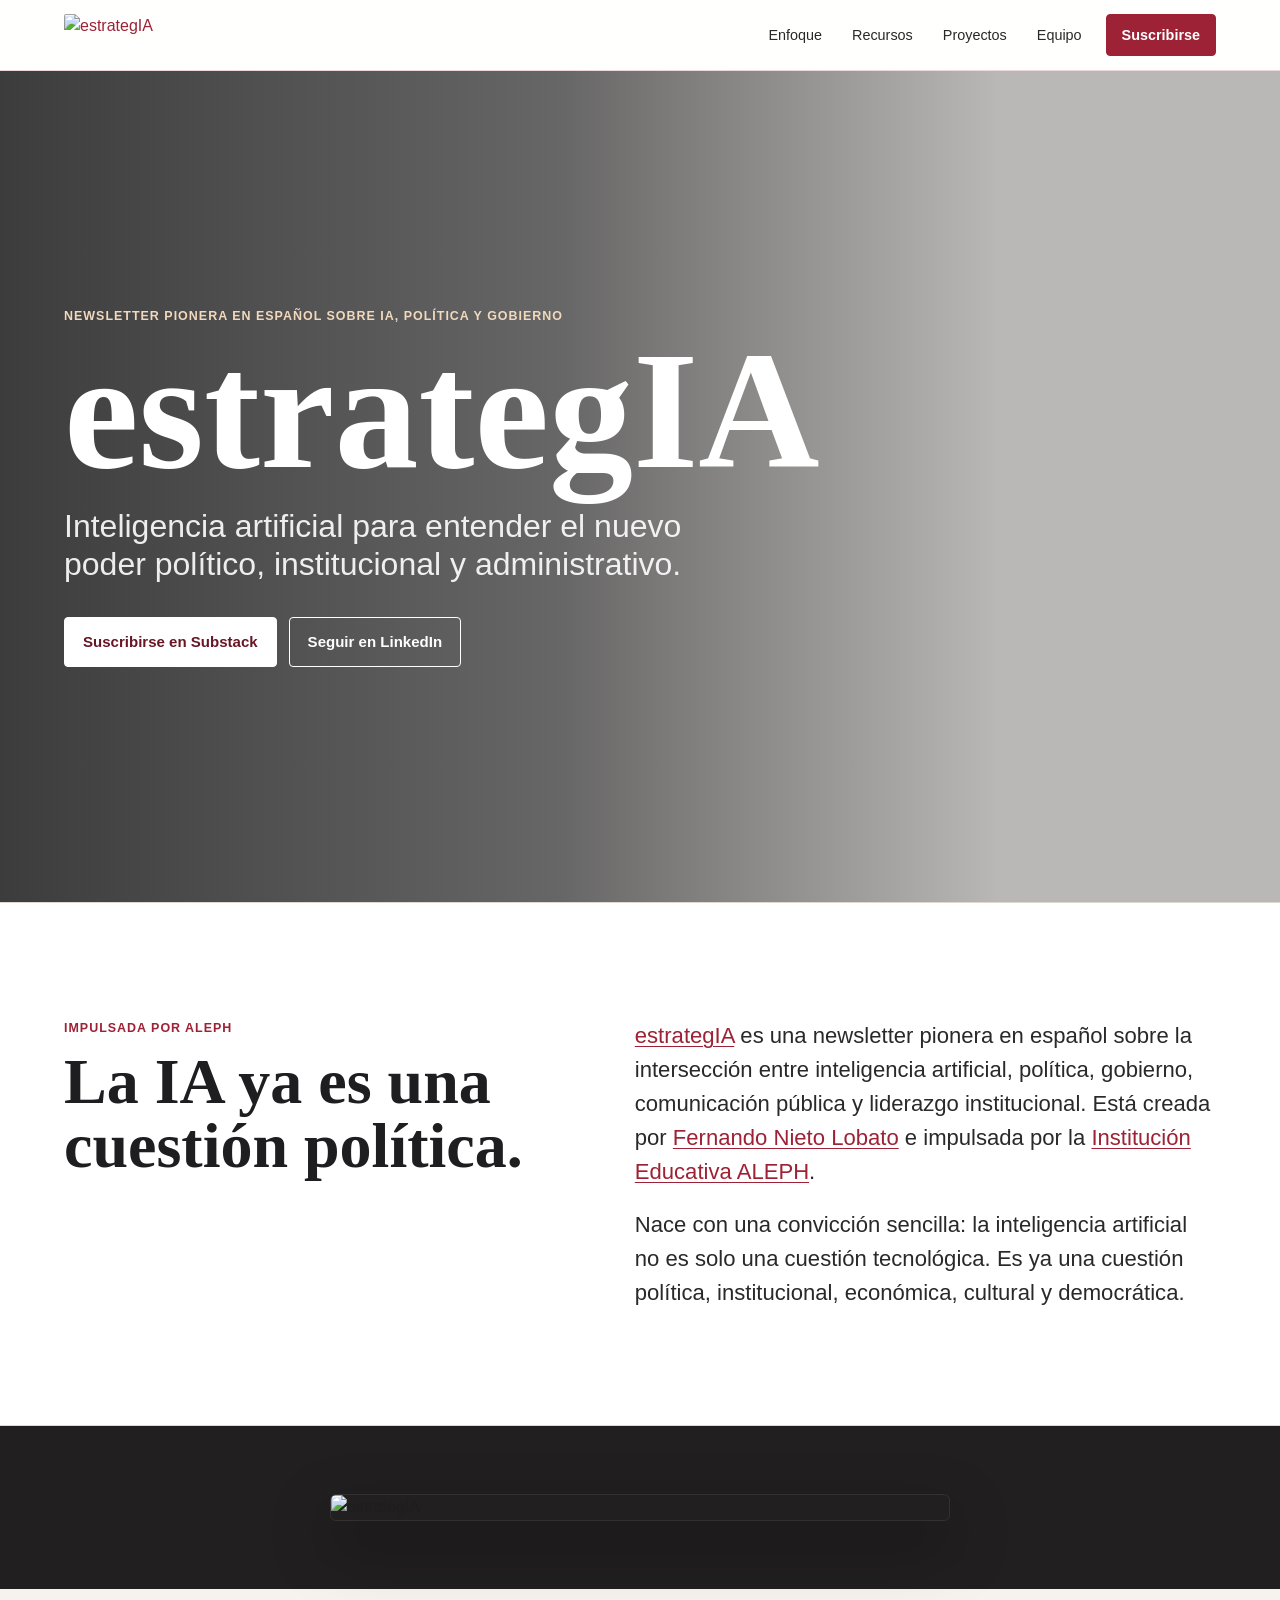
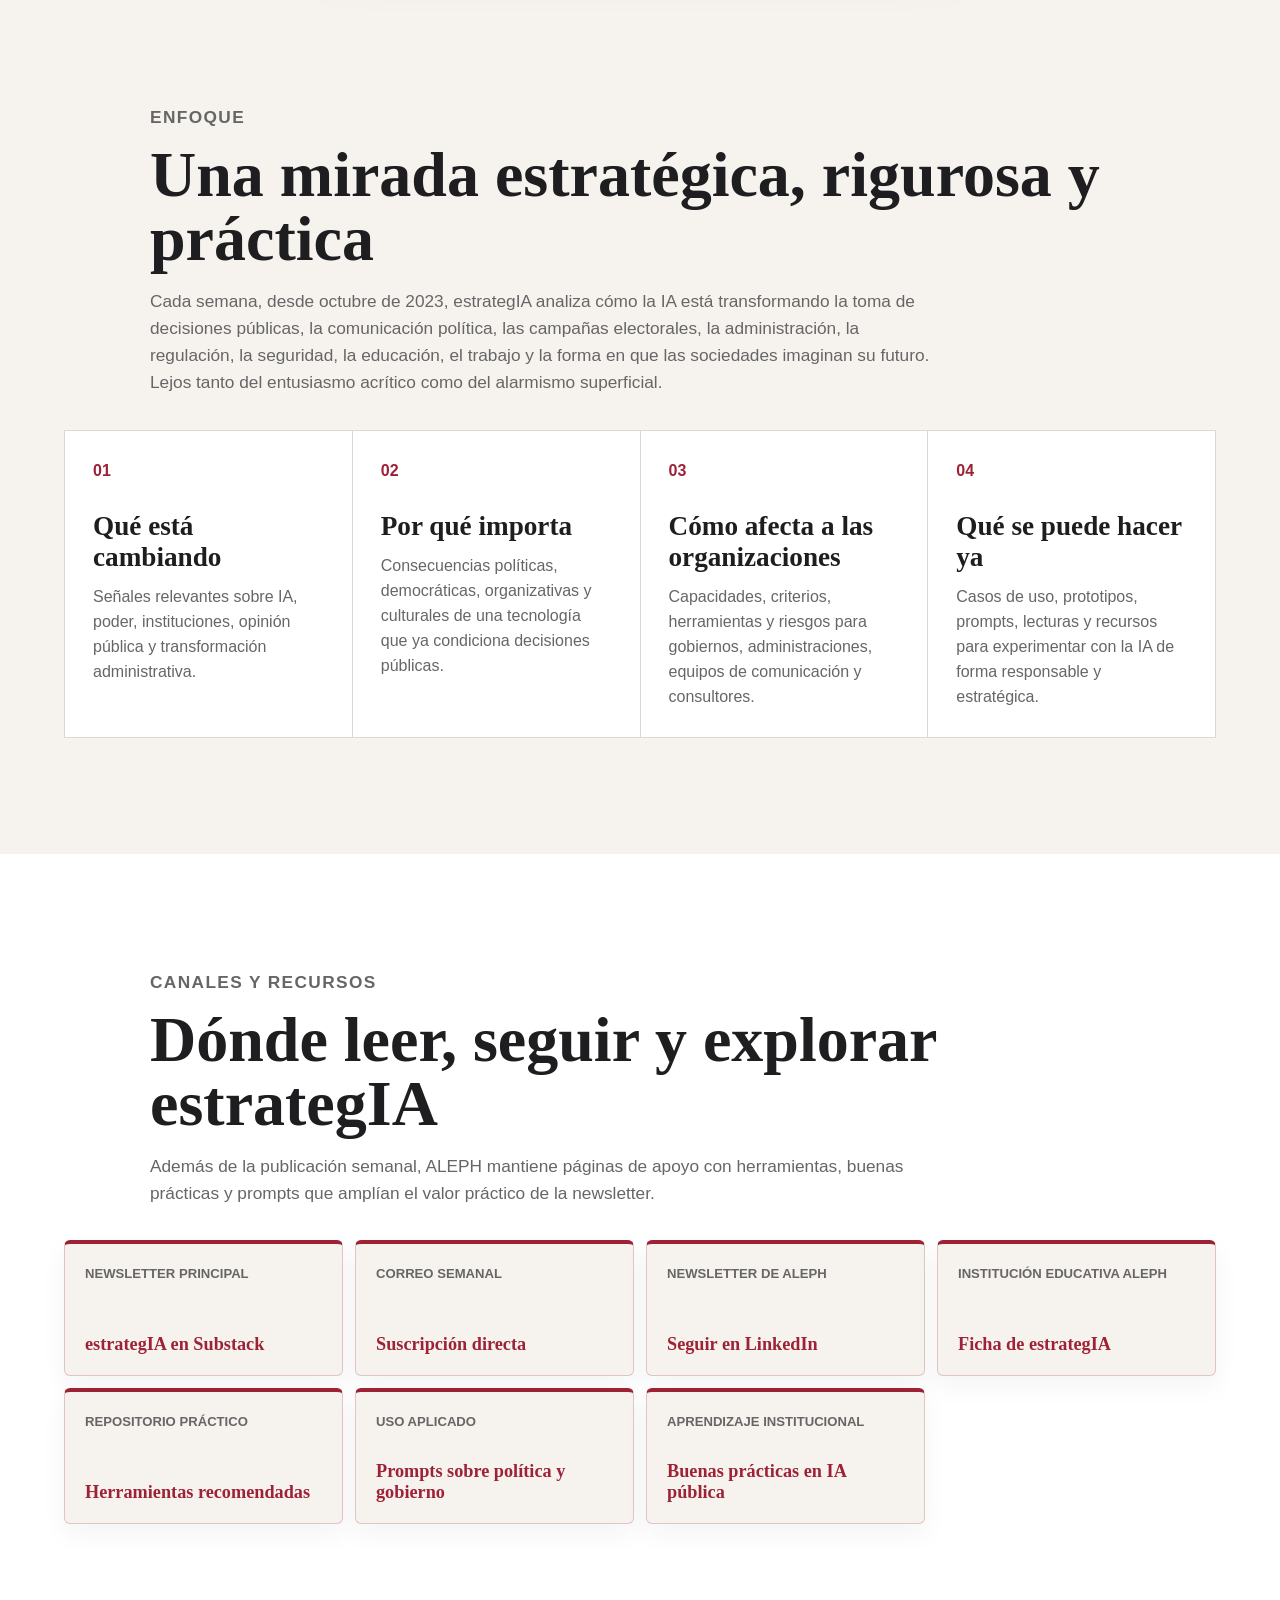
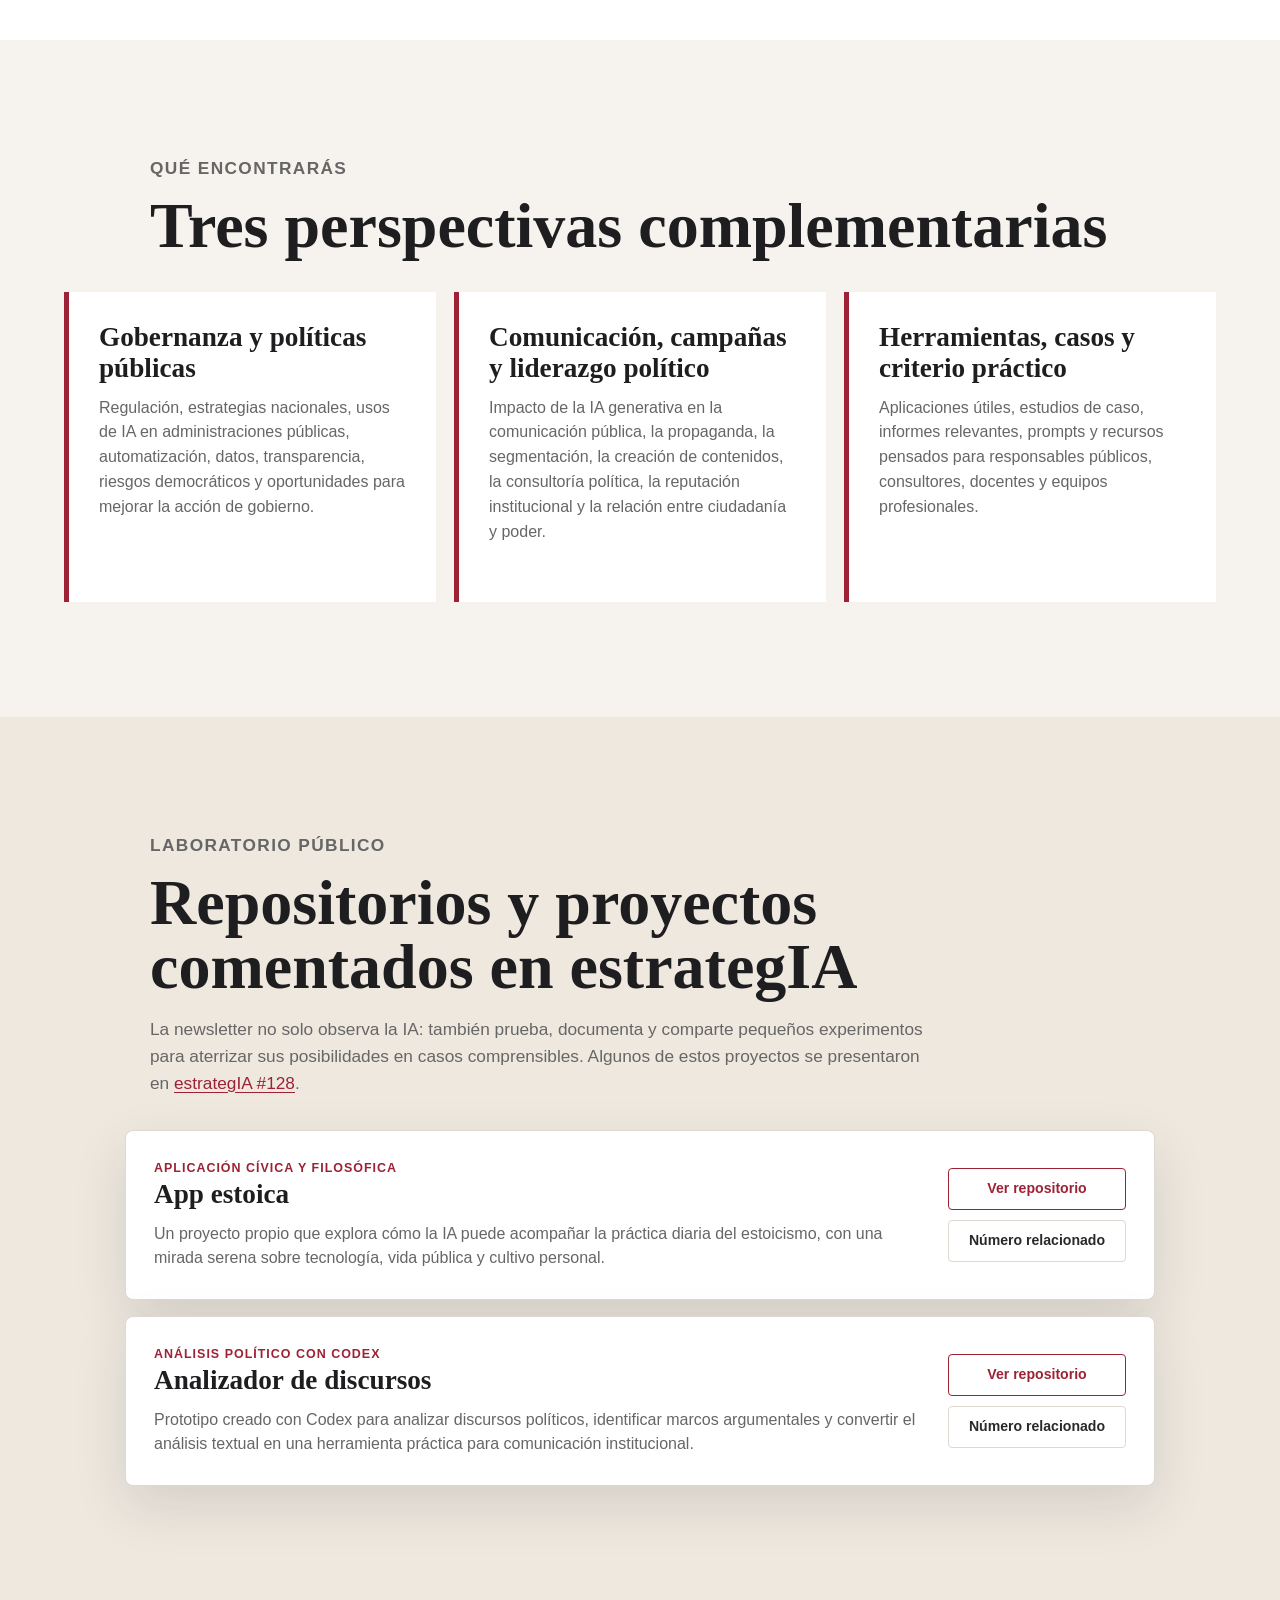
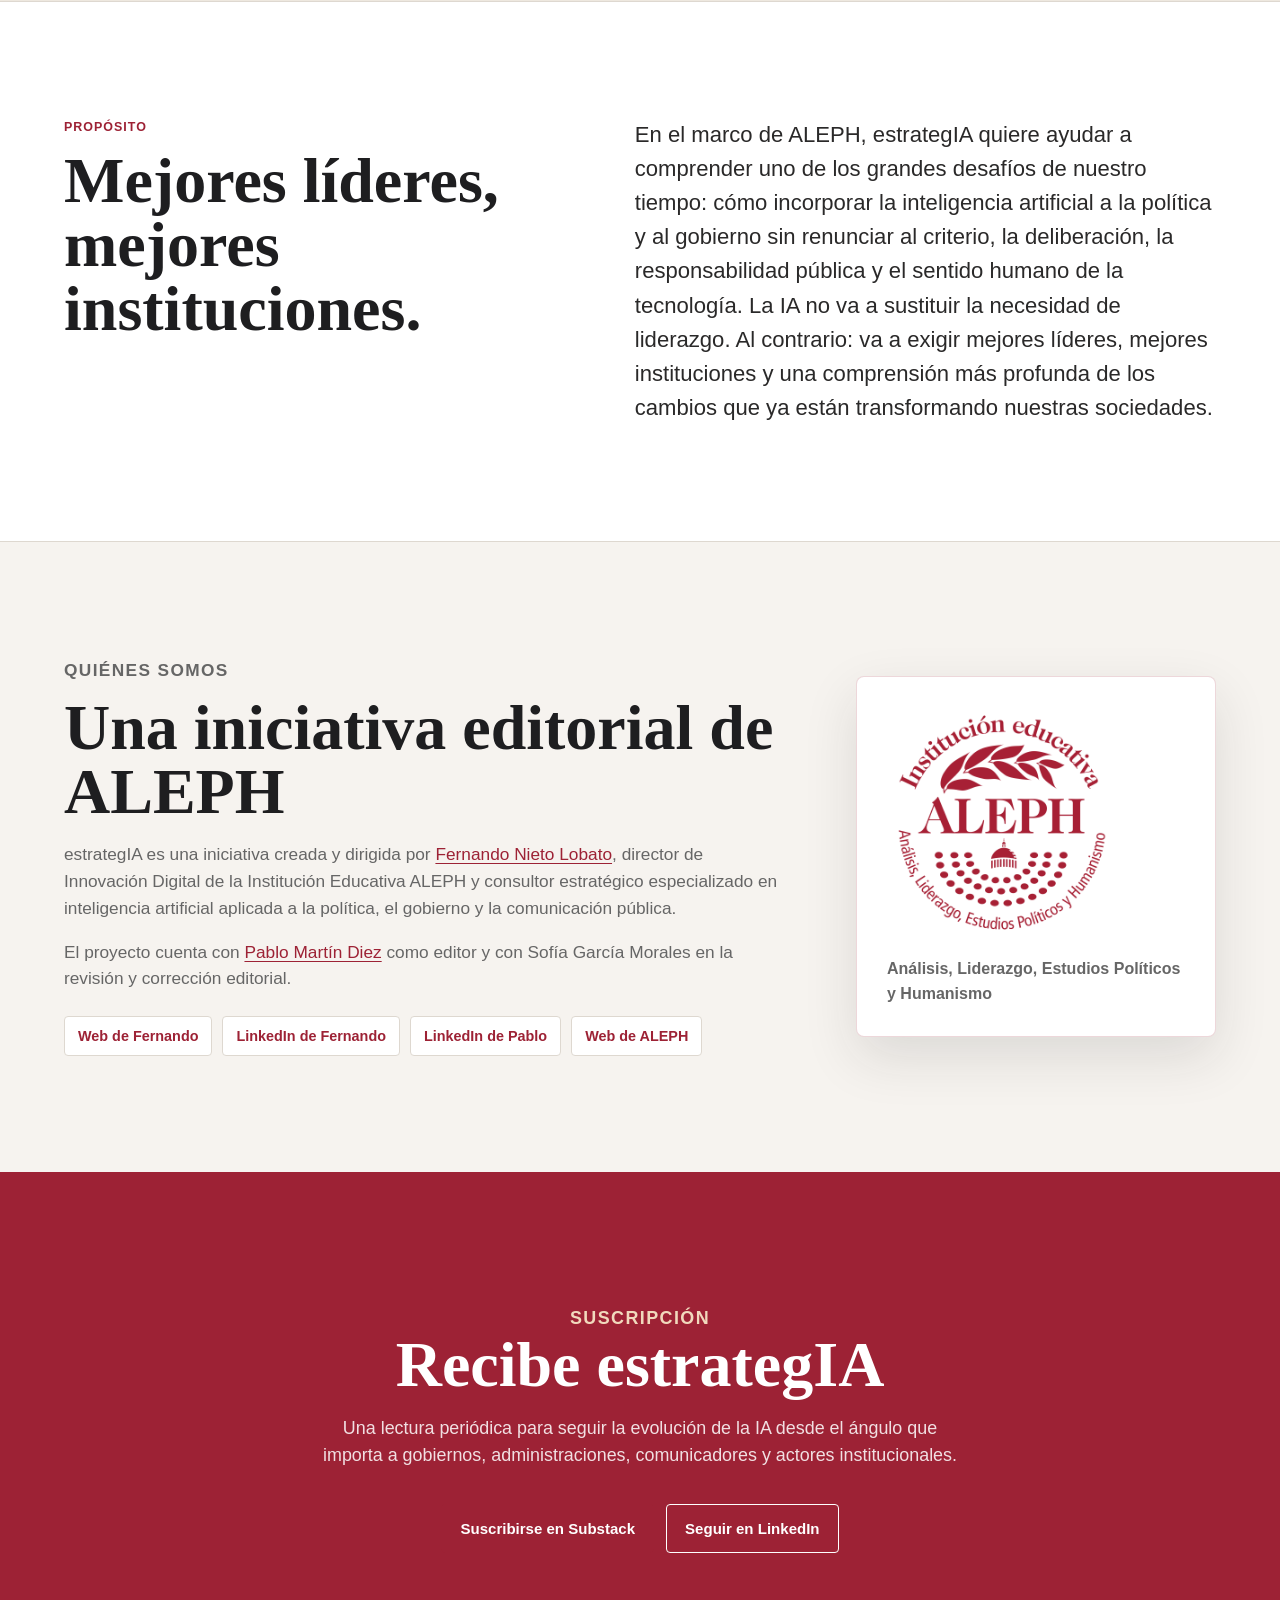
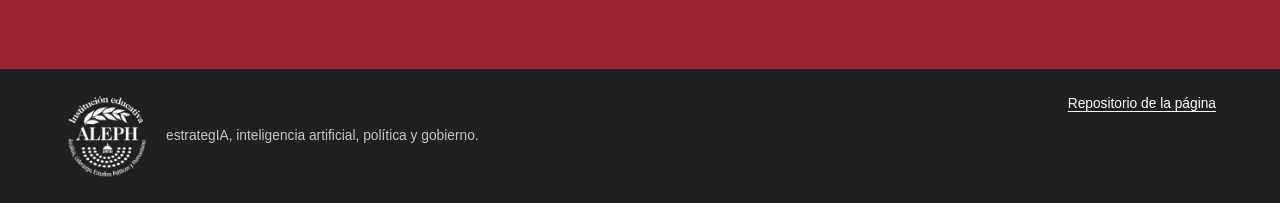
==== docs/index.html @ eb95523a "Sync ALEPH aligned estrategIA page" ====
<!doctype html>
<html lang="es">
  <head>
    <meta charset="utf-8">
    <meta name="viewport" content="width=device-width, initial-scale=1">
    <title>estrategIA | inteligencia artificial, política y gobierno</title>
    <meta
      name="description"
      content="estrategIA es una newsletter pionera en español sobre inteligencia artificial, política, gobierno, comunicación pública y liderazgo institucional."
    >
    <meta property="og:title" content="estrategIA">
    <meta
      property="og:description"
      content="La newsletter pionera en español sobre inteligencia artificial, política y gobierno. Impulsada por ALEPH."
    >
    <meta property="og:type" content="website">
    <meta property="og:image" content="assets/estrategia-hero.png">
    <link rel="stylesheet" href="styles.css">
  </head>
  <body>
    <header class="site-header" aria-label="Cabecera principal">
      <a class="brand" href="#inicio" aria-label="Inicio de estrategIA">
        <img src="assets/estrategia-substack-header.png" alt="estrategIA">
      </a>
      <nav class="site-nav" aria-label="Navegación principal">
        <a href="#enfoque">Enfoque</a>
        <a href="#recursos">Recursos</a>
        <a href="#proyectos">Proyectos</a>
        <a href="#equipo">Equipo</a>
      </nav>
      <a class="nav-cta" href="https://estrategiabyaleph.substack.com/subscribe">Suscribirse</a>
    </header>

    <main id="inicio">
      <section class="hero" aria-labelledby="hero-title">
        <div class="hero-copy">
          <p class="eyebrow">Newsletter pionera en español sobre IA, política y gobierno</p>
          <h1 id="hero-title">estrategIA</h1>
          <p class="hero-lede">
            Inteligencia artificial para entender el nuevo poder político,
            institucional y administrativo.
          </p>
          <div class="hero-actions" aria-label="Acciones principales">
            <a class="button primary" href="https://estrategiabyaleph.substack.com/subscribe">
              Suscribirse en Substack
            </a>
            <a class="button secondary" href="https://www.linkedin.com/newsletters/estrategia-7201868200244834304/">
              Seguir en LinkedIn
            </a>
          </div>
        </div>
      </section>

      <section class="intro band" aria-labelledby="intro-title">
        <div class="content-grid">
          <div>
            <p class="section-kicker">Impulsada por ALEPH</p>
            <h2 id="intro-title">La IA ya es una cuestión política.</h2>
          </div>
          <div class="rich-copy">
            <p>
              <a href="https://estrategiabyaleph.substack.com/">estrategIA</a>
              es una newsletter pionera en español sobre la intersección entre
              inteligencia artificial, política, gobierno, comunicación pública
              y liderazgo institucional. Está creada por
              <a href="https://www.fernandonieto.es/">Fernando Nieto Lobato</a>
              e impulsada por la
              <a href="https://institucioneducativaaleph.com/">Institución Educativa ALEPH</a>.
            </p>
            <p>
              Nace con una convicción sencilla: la inteligencia artificial no es
              solo una cuestión tecnológica. Es ya una cuestión política,
              institucional, económica, cultural y democrática.
            </p>
          </div>
        </div>
      </section>

      <section class="brand-strip" aria-label="Identidad visual de estrategIA">
        <img src="assets/estrategia-substack-header.png" alt="estrategIA">
      </section>

      <section id="enfoque" class="section" aria-labelledby="enfoque-title">
        <div class="section-heading">
          <p class="section-kicker">Enfoque</p>
          <h2 id="enfoque-title">Una mirada estratégica, rigurosa y práctica</h2>
          <p>
            Cada semana, desde octubre de 2023, estrategIA analiza cómo la IA
            está transformando la toma de decisiones públicas, la comunicación
            política, las campañas electorales, la administración, la regulación,
            la seguridad, la educación, el trabajo y la forma en que las
            sociedades imaginan su futuro. Lejos tanto del entusiasmo acrítico
            como del alarmismo superficial.
          </p>
        </div>
        <div class="feature-grid">
          <article>
            <span class="feature-number">01</span>
            <h3>Qué está cambiando</h3>
            <p>
              Señales relevantes sobre IA, poder, instituciones, opinión
              pública y transformación administrativa.
            </p>
          </article>
          <article>
            <span class="feature-number">02</span>
            <h3>Por qué importa</h3>
            <p>
              Consecuencias políticas, democráticas, organizativas y culturales
              de una tecnología que ya condiciona decisiones públicas.
            </p>
          </article>
          <article>
            <span class="feature-number">03</span>
            <h3>Cómo afecta a las organizaciones</h3>
            <p>
              Capacidades, criterios, herramientas y riesgos para gobiernos,
              administraciones, equipos de comunicación y consultores.
            </p>
          </article>
          <article>
            <span class="feature-number">04</span>
            <h3>Qué se puede hacer ya</h3>
            <p>
              Casos de uso, prototipos, prompts, lecturas y recursos para
              experimentar con la IA de forma responsable y estratégica.
            </p>
          </article>
        </div>
      </section>

      <section id="recursos" class="section resources" aria-labelledby="resources-title">
        <div class="section-heading">
          <p class="section-kicker">Canales y recursos</p>
          <h2 id="resources-title">Dónde leer, seguir y explorar estrategIA</h2>
          <p>
            Además de la publicación semanal, ALEPH mantiene páginas de apoyo
            con herramientas, buenas prácticas y prompts que amplían el valor
            práctico de la newsletter.
          </p>
        </div>
        <div class="resource-grid">
          <a href="https://estrategiabyaleph.substack.com/">
            <span>Newsletter principal</span>
            <strong>estrategIA en Substack</strong>
          </a>
          <a href="https://estrategiabyaleph.substack.com/subscribe">
            <span>Correo semanal</span>
            <strong>Suscripción directa</strong>
          </a>
          <a href="https://www.linkedin.com/newsletters/estrategia-7201868200244834304/">
            <span>Newsletter de ALEPH</span>
            <strong>Seguir en LinkedIn</strong>
          </a>
          <a href="https://institucioneducativaaleph.com/investigacion-y-publicaciones/estrategia-newsletter-sobre-inteligencia-artificial-en-la-politica-y-el-gobierno-de-la-institucion-educativa-aleph/">
            <span>Institución Educativa ALEPH</span>
            <strong>Ficha de estrategIA</strong>
          </a>
          <a href="https://institucioneducativaaleph.com/encuentra-todas-las-herramientas-de-ia-mostradas-en-nuestra-newsletter-estrategia/">
            <span>Repositorio práctico</span>
            <strong>Herramientas recomendadas</strong>
          </a>
          <a href="https://institucioneducativaaleph.com/recopilacion-de-prompts-sobre-politica-y-gobierno-para-chatgpt-y-otros-modelos-de-ia/">
            <span>Uso aplicado</span>
            <strong>Prompts sobre política y gobierno</strong>
          </a>
          <a href="https://institucioneducativaaleph.com/recopilatorio-de-buenas-practicas-en-inteligencia-artificial-aplicada-a-politica-y-gobierno/">
            <span>Aprendizaje institucional</span>
            <strong>Buenas prácticas en IA pública</strong>
          </a>
        </div>
      </section>

      <section class="section archive" aria-labelledby="contents-title">
        <div class="section-heading">
          <p class="section-kicker">Qué encontrarás</p>
          <h2 id="contents-title">Tres perspectivas complementarias</h2>
        </div>
        <div class="perspective-grid">
          <article>
            <h3>Gobernanza y políticas públicas</h3>
            <p>
              Regulación, estrategias nacionales, usos de IA en administraciones
              públicas, automatización, datos, transparencia, riesgos
              democráticos y oportunidades para mejorar la acción de gobierno.
            </p>
          </article>
          <article>
            <h3>Comunicación, campañas y liderazgo político</h3>
            <p>
              Impacto de la IA generativa en la comunicación pública, la
              propaganda, la segmentación, la creación de contenidos, la
              consultoría política, la reputación institucional y la relación
              entre ciudadanía y poder.
            </p>
          </article>
          <article>
            <h3>Herramientas, casos y criterio práctico</h3>
            <p>
              Aplicaciones útiles, estudios de caso, informes relevantes,
              prompts y recursos pensados para responsables públicos,
              consultores, docentes y equipos profesionales.
            </p>
          </article>
        </div>
      </section>

      <section id="proyectos" class="section projects" aria-labelledby="projects-title">
        <div class="section-heading">
          <p class="section-kicker">Laboratorio público</p>
          <h2 id="projects-title">Repositorios y proyectos comentados en estrategIA</h2>
          <p>
            La newsletter no solo observa la IA: también prueba, documenta y
            comparte pequeños experimentos para aterrizar sus posibilidades en
            casos comprensibles. Algunos de estos proyectos se presentaron en
            <a href="https://open.substack.com/pub/estrategiabyaleph/p/estrategia-128-adios-al-chatbot-la?r=gp8ei&utm_campaign=post-expanded-share&utm_medium=web">estrategIA #128</a>.
          </p>
        </div>

        <div class="project-list">
          <article class="project-card">
            <div>
              <p class="project-type">Aplicación cívica y filosófica</p>
              <h3>App estoica</h3>
              <p>
                Un proyecto propio que explora cómo la IA puede acompañar la
                práctica diaria del estoicismo, con una mirada serena sobre
                tecnología, vida pública y cultivo personal.
              </p>
            </div>
            <div class="project-actions">
              <a class="text-link" href="https://github.com/elcontemplador/estoicismo_diario">
                Ver repositorio
              </a>
              <a class="text-link subtle" href="https://open.substack.com/pub/estrategiabyaleph/p/estrategia-128-adios-al-chatbot-la?r=gp8ei&utm_campaign=post-expanded-share&utm_medium=web">
                Número relacionado
              </a>
            </div>
          </article>

          <article class="project-card">
            <div>
              <p class="project-type">Análisis político con Codex</p>
              <h3>Analizador de discursos</h3>
              <p>
                Prototipo creado con Codex para analizar discursos políticos,
                identificar marcos argumentales y convertir el análisis textual
                en una herramienta práctica para comunicación institucional.
              </p>
            </div>
            <div class="project-actions">
              <a class="text-link" href="https://github.com/elcontemplador/analizador-discurso-politico">
                Ver repositorio
              </a>
              <a class="text-link subtle" href="https://open.substack.com/pub/estrategiabyaleph/p/estrategia-128-adios-al-chatbot-la?r=gp8ei&utm_campaign=post-expanded-share&utm_medium=web">
                Número relacionado
              </a>
            </div>
          </article>
        </div>
      </section>

      <section class="method band" aria-labelledby="method-title">
        <div class="content-grid">
          <div>
            <p class="section-kicker">Propósito</p>
            <h2 id="method-title">Mejores líderes, mejores instituciones.</h2>
          </div>
          <p>
            En el marco de ALEPH, estrategIA quiere ayudar a comprender uno de
            los grandes desafíos de nuestro tiempo: cómo incorporar la
            inteligencia artificial a la política y al gobierno sin renunciar al
            criterio, la deliberación, la responsabilidad pública y el sentido
            humano de la tecnología. La IA no va a sustituir la necesidad de
            liderazgo. Al contrario: va a exigir mejores líderes, mejores
            instituciones y una comprensión más profunda de los cambios que ya
            están transformando nuestras sociedades.
          </p>
        </div>
      </section>

      <section id="equipo" class="section team" aria-labelledby="team-title">
        <div class="team-layout">
          <div>
            <p class="section-kicker">Quiénes somos</p>
            <h2 id="team-title">Una iniciativa editorial de ALEPH</h2>
            <p>
              estrategIA es una iniciativa creada y dirigida por
              <a href="https://www.fernandonieto.es/">Fernando Nieto Lobato</a>,
              director de Innovación Digital de la Institución Educativa ALEPH y
              consultor estratégico especializado en inteligencia artificial
              aplicada a la política, el gobierno y la comunicación pública.
            </p>
            <p>
              El proyecto cuenta con
              <a href="https://es.linkedin.com/in/pablomartindiez">Pablo Martín Diez</a>
              como editor y con Sofía García Morales en la revisión y corrección
              editorial.
            </p>
            <div class="profile-links">
              <a href="https://www.fernandonieto.es/">Web de Fernando</a>
              <a href="https://es.linkedin.com/in/fernandonietolobato">LinkedIn de Fernando</a>
              <a href="https://es.linkedin.com/in/pablomartindiez">LinkedIn de Pablo</a>
              <a href="https://institucioneducativaaleph.com/">Web de ALEPH</a>
            </div>
          </div>
          <a class="aleph-card" href="https://institucioneducativaaleph.com/">
            <img src="assets/aleph-logo.png" alt="ALEPH">
            <span>Análisis, Liderazgo, Estudios Políticos y Humanismo</span>
          </a>
        </div>
      </section>

      <section id="suscripcion" class="section subscribe" aria-labelledby="subscribe-title">
        <div class="subscribe-panel">
          <p class="section-kicker">Suscripción</p>
          <h2 id="subscribe-title">Recibe estrategIA</h2>
          <p>
            Una lectura periódica para seguir la evolución de la IA desde el
            ángulo que importa a gobiernos, administraciones, comunicadores y
            actores institucionales.
          </p>
          <div class="hero-actions center" aria-label="Opciones de suscripción">
            <a class="button primary" href="https://estrategiabyaleph.substack.com/subscribe">
              Suscribirse en Substack
            </a>
            <a class="button secondary" href="https://www.linkedin.com/newsletters/estrategia-7201868200244834304/">
              Seguir en LinkedIn
            </a>
          </div>
        </div>
      </section>
    </main>

    <footer class="site-footer">
      <div>
        <img src="assets/aleph-logo-white.png" alt="ALEPH">
        <p>estrategIA, inteligencia artificial, política y gobierno.</p>
      </div>
      <p>
        <a href="https://github.com/elcontemplador/estrategIA-ejemplos">Repositorio de la página</a>
      </p>
    </footer>
  </body>
</html>
---- docs/styles.css ----
:root {
  --paper: #f6f3ef;
  --paper-soft: #ffffff;
  --ink: #1e1e20;
  --muted: #666666;
  --line: #ded8d0;
  --burgundy: #9d2235;
  --burgundy-dark: #681624;
  --pearl: #adaeb0;
  --graphite: #2a2929;
  --black-red: #211f20;
  --shadow: 0 20px 54px rgba(30, 30, 32, 0.12);
}

* {
  box-sizing: border-box;
}

html {
  scroll-behavior: smooth;
}

body {
  margin: 0;
  background: var(--paper);
  color: var(--ink);
  font-family: "Trebuchet MS", "Gill Sans", Arial, sans-serif;
  line-height: 1.55;
}

a {
  color: var(--burgundy);
  text-decoration-thickness: 1px;
  text-underline-offset: 3px;
}

.site-header {
  position: sticky;
  top: 0;
  z-index: 20;
  display: grid;
  grid-template-columns: auto 1fr auto;
  align-items: center;
  gap: 24px;
  padding: 14px clamp(20px, 5vw, 72px);
  border-bottom: 1px solid rgba(157, 34, 53, 0.18);
  background: rgba(255, 255, 255, 0.94);
  backdrop-filter: blur(16px);
}

.brand {
  display: inline-flex;
  align-items: center;
  text-decoration: none;
}

.brand img {
  display: block;
  width: clamp(132px, 17vw, 190px);
  height: 42px;
  object-fit: cover;
  object-position: center;
  border-radius: 2px;
}

.site-nav {
  display: flex;
  align-items: center;
  justify-content: flex-end;
  gap: clamp(14px, 2.4vw, 30px);
  color: var(--graphite);
  font-size: 0.9rem;
}

.site-nav a {
  color: inherit;
  text-decoration: none;
}

.site-nav a:hover {
  color: var(--burgundy);
}

.nav-cta {
  display: inline-flex;
  min-height: 40px;
  align-items: center;
  justify-content: center;
  padding: 9px 15px;
  border: 1px solid var(--burgundy);
  border-radius: 4px;
  background: var(--burgundy);
  color: #fff;
  font-size: 0.9rem;
  font-weight: 700;
  text-decoration: none;
  white-space: nowrap;
}

.hero {
  min-height: calc(100svh - 69px);
  display: grid;
  align-items: center;
  padding: clamp(52px, 9vw, 108px) clamp(20px, 5vw, 72px);
  background:
    linear-gradient(90deg, rgba(30, 30, 32, 0.86) 0%, rgba(30, 30, 32, 0.66) 44%, rgba(30, 30, 32, 0.28) 78%),
    url("assets/estrategia-hero.png") center right / cover no-repeat;
  color: #fff;
}

.hero-copy {
  width: min(760px, 100%);
}

.eyebrow,
.section-kicker,
.project-type {
  margin: 0 0 12px;
  color: var(--burgundy);
  font-size: 0.78rem;
  font-weight: 800;
  letter-spacing: 0.08em;
  text-transform: uppercase;
}

.hero .eyebrow {
  color: #f1d9bd;
}

h1,
h2,
h3,
p {
  overflow-wrap: anywhere;
}

h1,
h2,
h3 {
  font-family: Georgia, "Times New Roman", serif;
  letter-spacing: 0;
}

h1 {
  margin: 0;
  font-size: clamp(4.4rem, 14vw, 10.5rem);
  line-height: 0.86;
  font-weight: 700;
}

h2 {
  margin: 0;
  font-size: clamp(2rem, 5vw, 4.1rem);
  line-height: 1;
  font-weight: 700;
}

h3 {
  margin: 0 0 12px;
  font-size: clamp(1.22rem, 2.2vw, 1.7rem);
  line-height: 1.14;
  font-weight: 700;
}

.hero-lede {
  max-width: 660px;
  margin: 24px 0 0;
  color: rgba(255, 255, 255, 0.9);
  font-size: clamp(1.25rem, 2.5vw, 2rem);
  line-height: 1.2;
}

.hero-actions {
  display: flex;
  flex-wrap: wrap;
  gap: 12px;
  margin-top: 34px;
}

.hero-actions.center {
  justify-content: center;
}

.button {
  display: inline-flex;
  min-height: 46px;
  align-items: center;
  justify-content: center;
  padding: 12px 18px;
  border: 1px solid currentColor;
  border-radius: 4px;
  font-size: 0.94rem;
  font-weight: 800;
  text-decoration: none;
}

.button.primary {
  border-color: var(--burgundy);
  background: var(--burgundy);
  color: #fff;
}

.hero .button.primary {
  border-color: #fff;
  background: #fff;
  color: var(--burgundy-dark);
}

.button.secondary {
  color: #fff;
}

.subscribe .button.secondary {
  color: #fff;
}

.button:hover,
.text-link:hover,
.resource-grid a:hover,
.profile-links a:hover {
  transform: translateY(-1px);
}

.section,
.band {
  padding: clamp(58px, 9vw, 116px) clamp(20px, 5vw, 72px);
}

.band {
  background: var(--paper-soft);
  border-block: 1px solid var(--line);
}

.brand-strip {
  padding: clamp(34px, 6vw, 68px) clamp(20px, 5vw, 72px);
  background: var(--black-red);
}

.brand-strip img {
  display: block;
  width: min(620px, 100%);
  height: auto;
  margin: 0 auto;
  border: 1px solid rgba(255, 255, 255, 0.08);
  border-radius: 6px;
  box-shadow: 0 24px 60px rgba(0, 0, 0, 0.34);
}

.content-grid {
  display: grid;
  grid-template-columns: minmax(0, 0.85fr) minmax(280px, 1fr);
  gap: clamp(28px, 6vw, 88px);
  width: min(1160px, 100%);
  margin: 0 auto;
  align-items: start;
}

.rich-copy p,
.content-grid > p {
  margin: 0 0 18px;
  color: var(--graphite);
  font-size: clamp(1.08rem, 2vw, 1.38rem);
}

.rich-copy p:last-child,
.content-grid > p:last-child {
  margin-bottom: 0;
}

.section-heading {
  width: min(980px, 100%);
  margin: 0 auto 34px;
}

.section-heading p {
  max-width: 780px;
  color: var(--muted);
  font-size: 1.08rem;
}

.feature-grid {
  display: grid;
  grid-template-columns: repeat(4, minmax(0, 1fr));
  gap: 1px;
  width: min(1160px, 100%);
  margin: 0 auto;
  background: var(--line);
  border: 1px solid var(--line);
}

.feature-grid article {
  min-height: 268px;
  padding: 28px;
  background: #fff;
}

.feature-number {
  display: block;
  margin-bottom: 28px;
  color: var(--burgundy);
  font-weight: 800;
}

.feature-grid p,
.project-card p,
.perspective-grid p {
  margin: 0;
  color: var(--muted);
}

.resources {
  background: #fff;
}

.resource-grid {
  display: grid;
  grid-template-columns: repeat(4, minmax(0, 1fr));
  gap: 12px;
  width: min(1160px, 100%);
  margin: 0 auto;
}

.resource-grid a {
  min-height: 136px;
  display: flex;
  flex-direction: column;
  justify-content: space-between;
  padding: 20px;
  border: 1px solid rgba(157, 34, 53, 0.22);
  border-top: 4px solid var(--burgundy);
  border-radius: 6px;
  background: var(--paper);
  color: var(--ink);
  text-decoration: none;
  box-shadow: 0 10px 26px rgba(30, 30, 32, 0.05);
}

.resource-grid span {
  color: var(--muted);
  font-size: 0.82rem;
  font-weight: 700;
  text-transform: uppercase;
}

.resource-grid strong {
  color: var(--burgundy);
  font-family: Georgia, "Times New Roman", serif;
  font-size: 1.14rem;
  line-height: 1.15;
}

.perspective-grid {
  display: grid;
  grid-template-columns: repeat(3, minmax(0, 1fr));
  gap: 18px;
  width: min(1160px, 100%);
  margin: 0 auto;
}

.perspective-grid article {
  min-height: 310px;
  padding: 30px;
  border-left: 5px solid var(--burgundy);
  background: #fff;
}

.projects {
  background: #eee8df;
}

.project-list {
  display: grid;
  gap: 16px;
  width: min(1030px, 100%);
  margin: 0 auto;
}

.project-card {
  display: grid;
  grid-template-columns: minmax(0, 1fr) auto;
  gap: 28px;
  align-items: center;
  padding: 28px;
  border: 1px solid var(--line);
  border-radius: 8px;
  background: #fff;
  box-shadow: var(--shadow);
}

.project-card .project-type {
  color: var(--burgundy);
}

.project-actions {
  display: grid;
  gap: 10px;
}

.text-link {
  display: inline-flex;
  min-width: 178px;
  min-height: 42px;
  align-items: center;
  justify-content: center;
  padding: 9px 14px;
  border: 1px solid var(--burgundy);
  border-radius: 4px;
  color: var(--burgundy);
  font-size: 0.88rem;
  font-weight: 800;
  text-decoration: none;
  white-space: nowrap;
}

.text-link.subtle {
  border-color: var(--line);
  color: var(--graphite);
}

.archive,
.team {
  background: var(--paper);
}

.team-layout {
  display: grid;
  grid-template-columns: minmax(0, 1fr) minmax(250px, 360px);
  gap: clamp(28px, 6vw, 78px);
  width: min(1160px, 100%);
  margin: 0 auto;
  align-items: center;
}

.team-layout p {
  max-width: 760px;
  color: var(--muted);
  font-size: 1.08rem;
}

.profile-links {
  display: flex;
  flex-wrap: wrap;
  gap: 10px;
  margin-top: 24px;
}

.profile-links a {
  display: inline-flex;
  min-height: 40px;
  align-items: center;
  padding: 8px 13px;
  border: 1px solid var(--line);
  border-radius: 4px;
  background: #fff;
  color: var(--burgundy);
  font-size: 0.9rem;
  font-weight: 800;
  text-decoration: none;
}

.aleph-card {
  display: grid;
  gap: 20px;
  padding: 30px;
  border: 1px solid rgba(157, 34, 53, 0.18);
  border-radius: 8px;
  background: #fff;
  color: var(--graphite);
  text-decoration: none;
  box-shadow: var(--shadow);
}

.aleph-card img {
  width: min(230px, 100%);
  height: auto;
}

.aleph-card span {
  color: var(--muted);
  font-weight: 700;
}

.subscribe {
  background: var(--burgundy);
  color: #fff;
}

.subscribe-panel {
  width: min(820px, 100%);
  margin: 0 auto;
  text-align: center;
}

.subscribe-panel .section-kicker {
  color: #f1d9bd;
}

.subscribe-panel p {
  margin: 18px auto 0;
  max-width: 650px;
  color: rgba(255, 255, 255, 0.86);
  font-size: 1.12rem;
}

.site-footer {
  display: flex;
  justify-content: space-between;
  gap: 20px;
  padding: 24px clamp(20px, 5vw, 72px);
  background: var(--black-red);
  color: rgba(255, 255, 255, 0.74);
  font-size: 0.86rem;
}

.site-footer div {
  display: flex;
  align-items: center;
  gap: 16px;
}

.site-footer img {
  width: 86px;
  height: auto;
}

.site-footer p {
  margin: 0;
}

.site-footer a {
  color: #fff;
}

@media (max-width: 1020px) {
  .site-header {
    grid-template-columns: 1fr auto;
  }

  .site-nav {
    grid-column: 1 / -1;
    justify-content: flex-start;
    width: 100%;
    overflow-x: auto;
    padding-bottom: 2px;
  }

  .resource-grid {
    grid-template-columns: repeat(2, minmax(0, 1fr));
  }
}

@media (max-width: 900px) {
  .hero {
    min-height: 680px;
    background:
      linear-gradient(180deg, rgba(30, 30, 32, 0.88) 0%, rgba(30, 30, 32, 0.64) 54%, rgba(30, 30, 32, 0.42) 100%),
      url("assets/estrategia-hero.png") center / cover no-repeat;
  }

  .content-grid,
  .project-card,
  .team-layout {
    grid-template-columns: 1fr;
  }

  .feature-grid,
  .perspective-grid {
    grid-template-columns: repeat(2, minmax(0, 1fr));
  }

  .project-actions,
  .text-link {
    justify-self: start;
  }
}

@media (max-width: 560px) {
  .site-header {
    gap: 14px;
  }

  .site-nav {
    gap: 18px;
    font-size: 0.84rem;
  }

  .brand img {
    width: 138px;
    height: 38px;
  }

  .nav-cta {
    min-height: 38px;
    padding-inline: 12px;
  }

  h1 {
    font-size: clamp(3.5rem, 24vw, 5.6rem);
  }

  .hero {
    min-height: 620px;
    align-items: end;
  }

  .button,
  .text-link {
    width: 100%;
  }

  .feature-grid,
  .perspective-grid,
  .resource-grid {
    grid-template-columns: 1fr;
  }

  .feature-grid article,
  .perspective-grid article {
    min-height: auto;
  }

  .site-footer,
  .site-footer div {
    flex-direction: column;
    align-items: flex-start;
  }
}
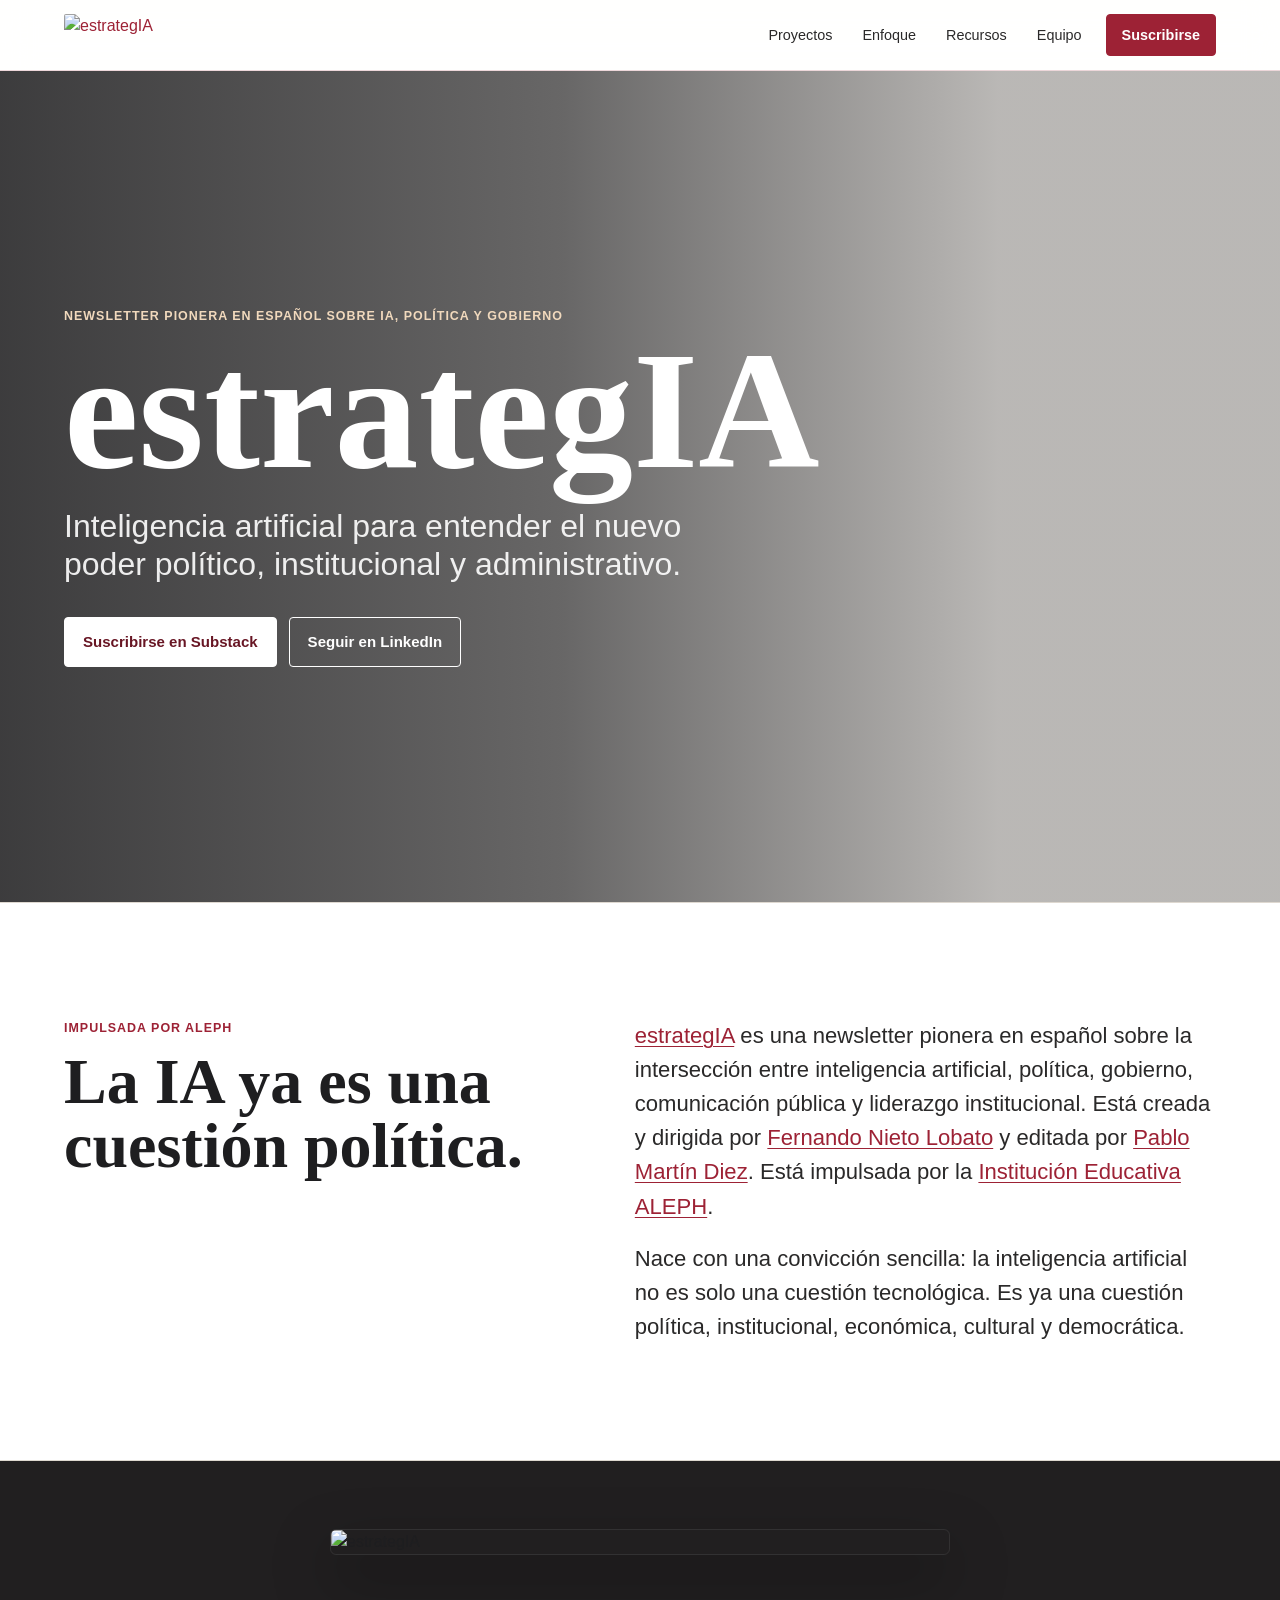
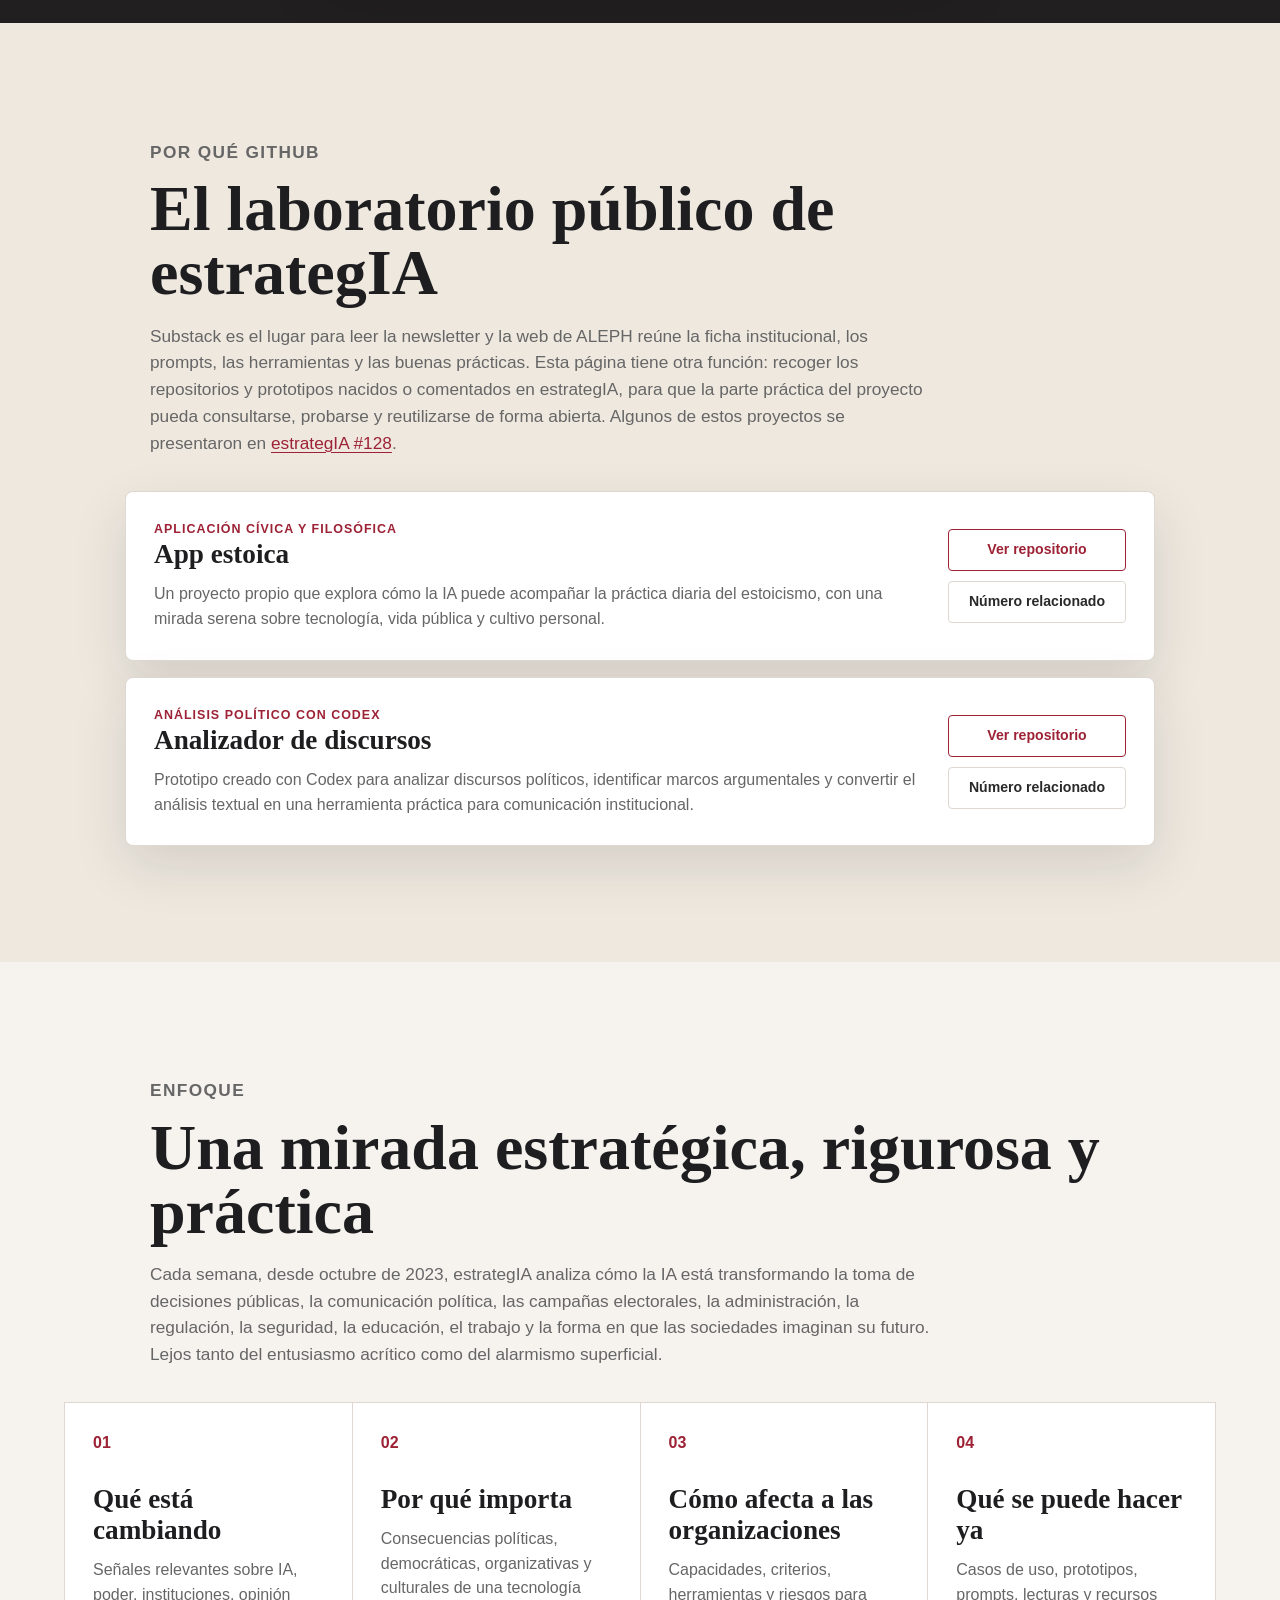
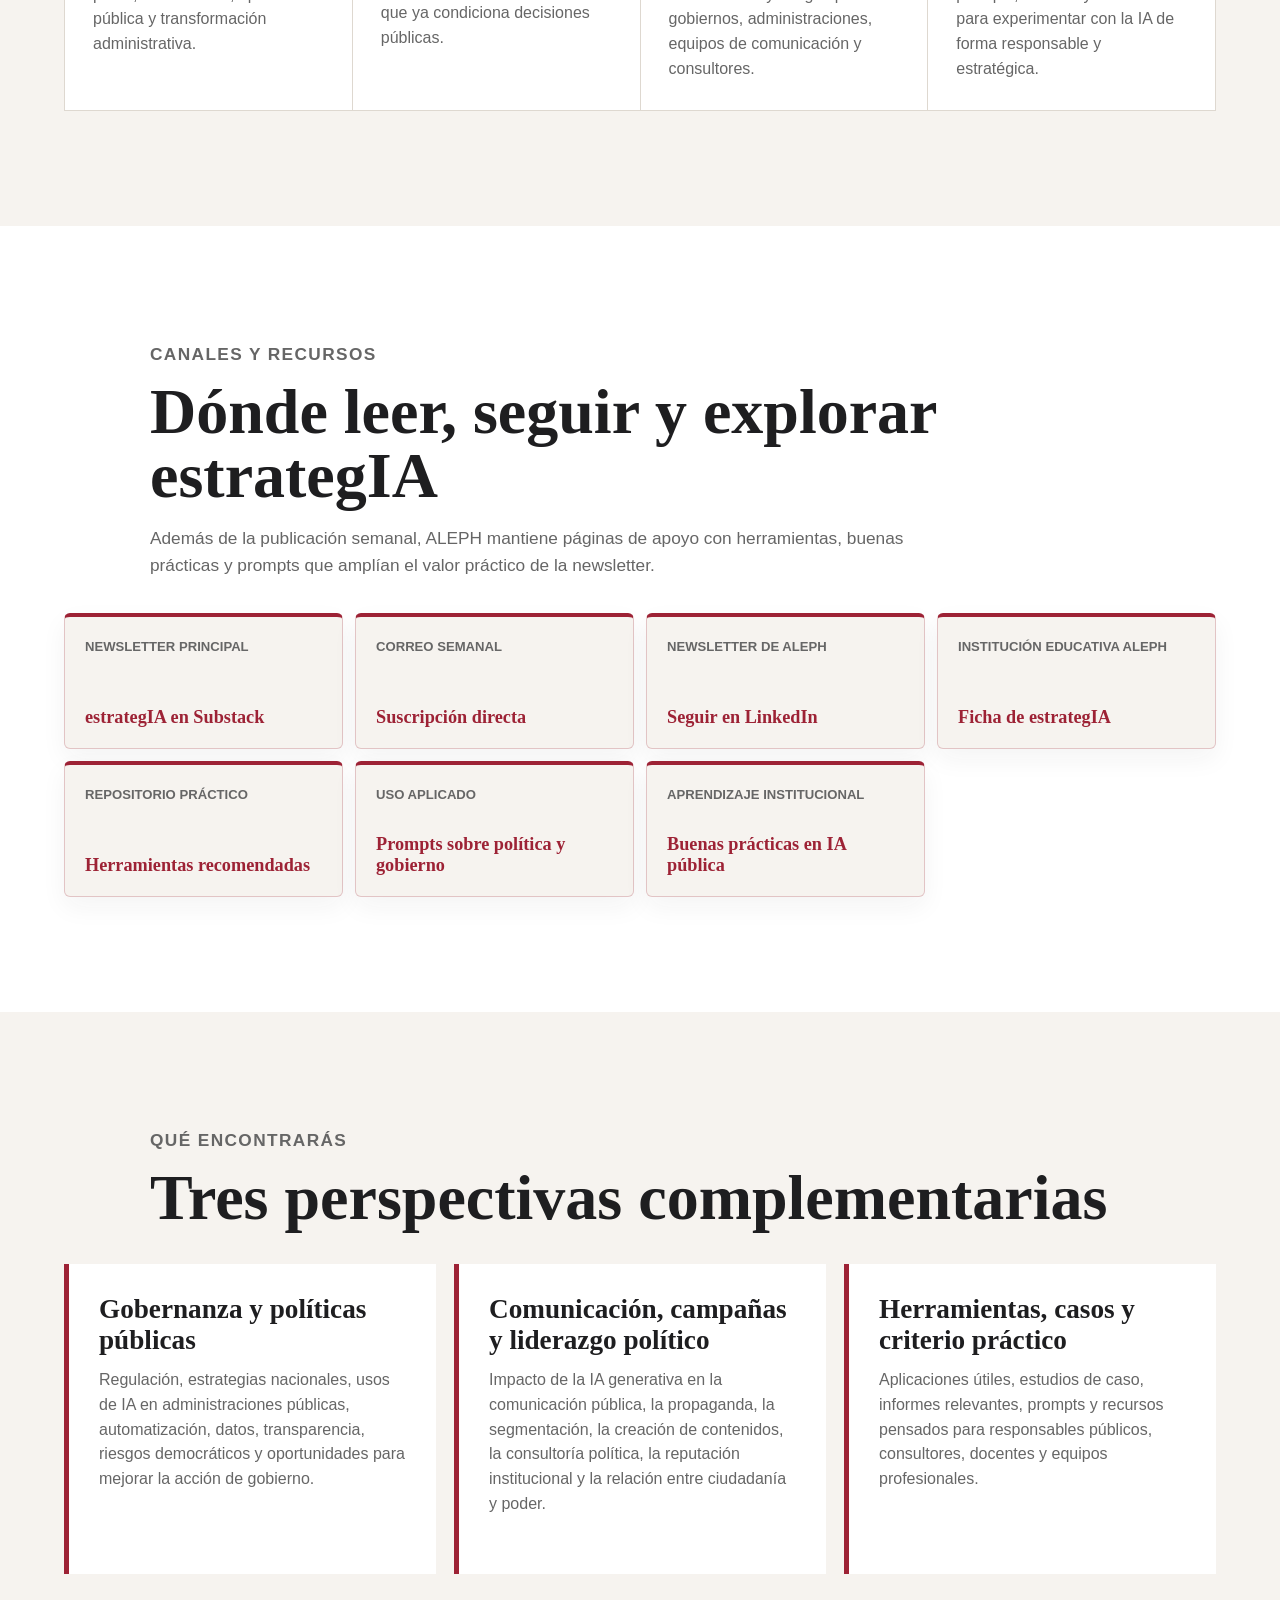
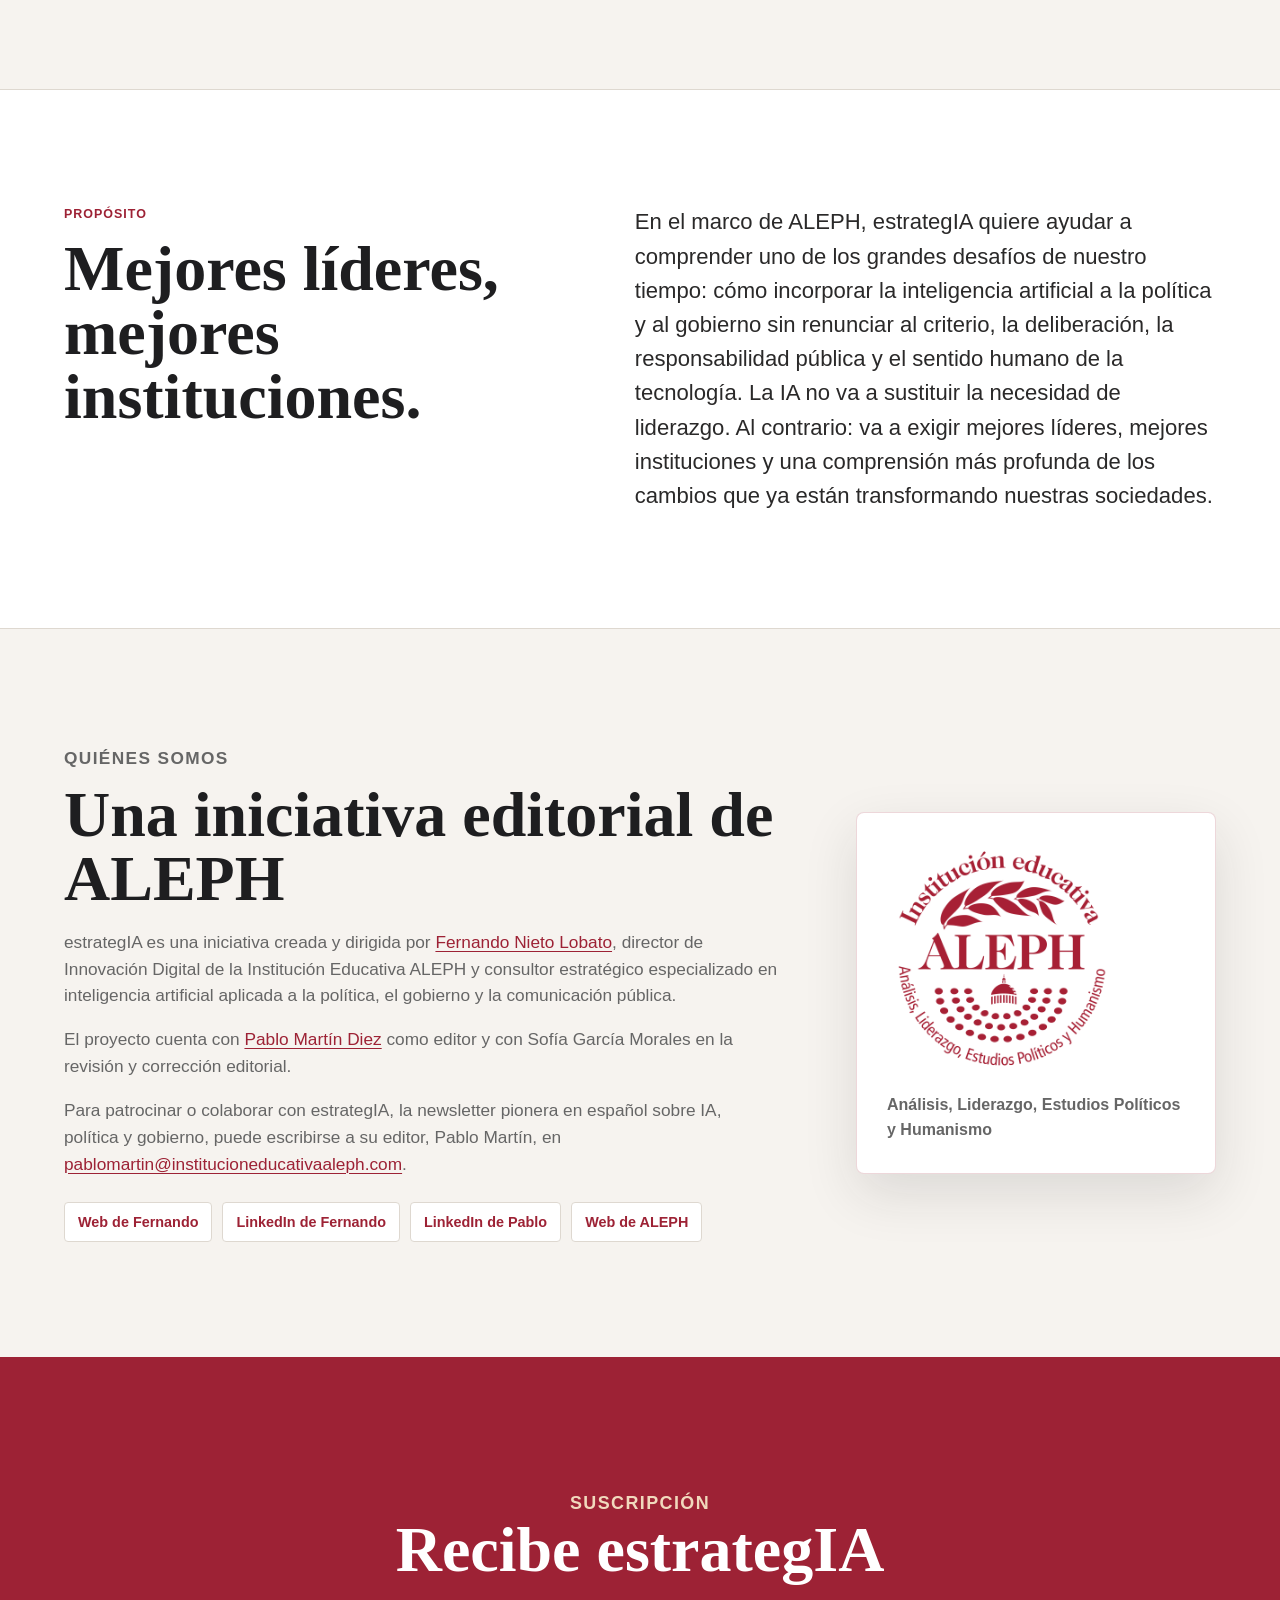
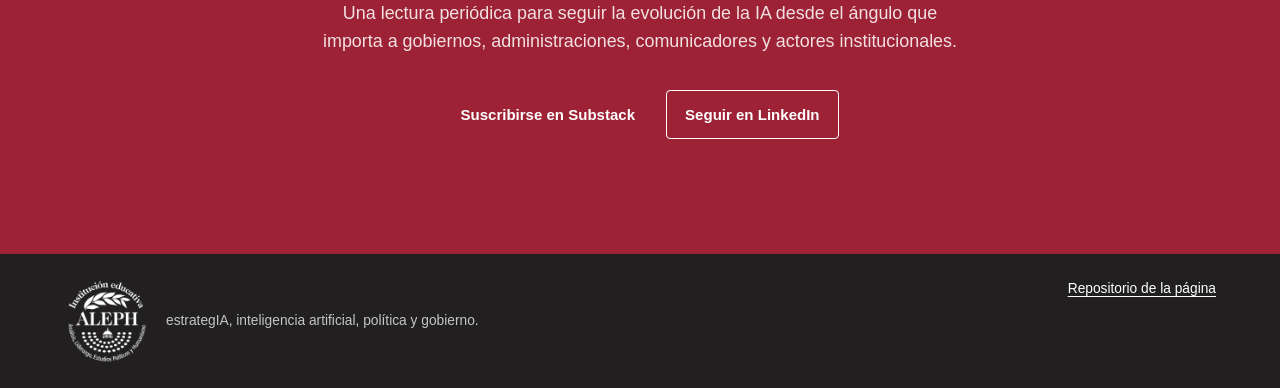
==== commit 9c914a71: "Sync GitHub page purpose copy" ====
--- a/docs/index.html
+++ b/docs/index.html
@@ -23,9 +23,9 @@
         <img src="assets/estrategia-substack-header.png" alt="estrategIA">
       </a>
       <nav class="site-nav" aria-label="Navegación principal">
+        <a href="#proyectos">Proyectos</a>
         <a href="#enfoque">Enfoque</a>
         <a href="#recursos">Recursos</a>
-        <a href="#proyectos">Proyectos</a>
         <a href="#equipo">Equipo</a>
       </nav>
       <a class="nav-cta" href="https://estrategiabyaleph.substack.com/subscribe">Suscribirse</a>
@@ -62,9 +62,11 @@
               <a href="https://estrategiabyaleph.substack.com/">estrategIA</a>
               es una newsletter pionera en español sobre la intersección entre
               inteligencia artificial, política, gobierno, comunicación pública
-              y liderazgo institucional. Está creada por
+              y liderazgo institucional. Está creada y dirigida por
               <a href="https://www.fernandonieto.es/">Fernando Nieto Lobato</a>
-              e impulsada por la
+              y editada por
+              <a href="https://es.linkedin.com/in/pablomartindiez">Pablo Martín Diez</a>.
+              Está impulsada por la
               <a href="https://institucioneducativaaleph.com/">Institución Educativa ALEPH</a>.
             </p>
             <p>
@@ -80,139 +82,18 @@
         <img src="assets/estrategia-substack-header.png" alt="estrategIA">
       </section>
 
-      <section id="enfoque" class="section" aria-labelledby="enfoque-title">
-        <div class="section-heading">
-          <p class="section-kicker">Enfoque</p>
-          <h2 id="enfoque-title">Una mirada estratégica, rigurosa y práctica</h2>
-          <p>
-            Cada semana, desde octubre de 2023, estrategIA analiza cómo la IA
-            está transformando la toma de decisiones públicas, la comunicación
-            política, las campañas electorales, la administración, la regulación,
-            la seguridad, la educación, el trabajo y la forma en que las
-            sociedades imaginan su futuro. Lejos tanto del entusiasmo acrítico
-            como del alarmismo superficial.
-          </p>
-        </div>
-        <div class="feature-grid">
-          <article>
-            <span class="feature-number">01</span>
-            <h3>Qué está cambiando</h3>
-            <p>
-              Señales relevantes sobre IA, poder, instituciones, opinión
-              pública y transformación administrativa.
-            </p>
-          </article>
-          <article>
-            <span class="feature-number">02</span>
-            <h3>Por qué importa</h3>
-            <p>
-              Consecuencias políticas, democráticas, organizativas y culturales
-              de una tecnología que ya condiciona decisiones públicas.
-            </p>
-          </article>
-          <article>
-            <span class="feature-number">03</span>
-            <h3>Cómo afecta a las organizaciones</h3>
-            <p>
-              Capacidades, criterios, herramientas y riesgos para gobiernos,
-              administraciones, equipos de comunicación y consultores.
-            </p>
-          </article>
-          <article>
-            <span class="feature-number">04</span>
-            <h3>Qué se puede hacer ya</h3>
-            <p>
-              Casos de uso, prototipos, prompts, lecturas y recursos para
-              experimentar con la IA de forma responsable y estratégica.
-            </p>
-          </article>
-        </div>
-      </section>
-
-      <section id="recursos" class="section resources" aria-labelledby="resources-title">
-        <div class="section-heading">
-          <p class="section-kicker">Canales y recursos</p>
-          <h2 id="resources-title">Dónde leer, seguir y explorar estrategIA</h2>
-          <p>
-            Además de la publicación semanal, ALEPH mantiene páginas de apoyo
-            con herramientas, buenas prácticas y prompts que amplían el valor
-            práctico de la newsletter.
-          </p>
-        </div>
-        <div class="resource-grid">
-          <a href="https://estrategiabyaleph.substack.com/">
-            <span>Newsletter principal</span>
-            <strong>estrategIA en Substack</strong>
-          </a>
-          <a href="https://estrategiabyaleph.substack.com/subscribe">
-            <span>Correo semanal</span>
-            <strong>Suscripción directa</strong>
-          </a>
-          <a href="https://www.linkedin.com/newsletters/estrategia-7201868200244834304/">
-            <span>Newsletter de ALEPH</span>
-            <strong>Seguir en LinkedIn</strong>
-          </a>
-          <a href="https://institucioneducativaaleph.com/investigacion-y-publicaciones/estrategia-newsletter-sobre-inteligencia-artificial-en-la-politica-y-el-gobierno-de-la-institucion-educativa-aleph/">
-            <span>Institución Educativa ALEPH</span>
-            <strong>Ficha de estrategIA</strong>
-          </a>
-          <a href="https://institucioneducativaaleph.com/encuentra-todas-las-herramientas-de-ia-mostradas-en-nuestra-newsletter-estrategia/">
-            <span>Repositorio práctico</span>
-            <strong>Herramientas recomendadas</strong>
-          </a>
-          <a href="https://institucioneducativaaleph.com/recopilacion-de-prompts-sobre-politica-y-gobierno-para-chatgpt-y-otros-modelos-de-ia/">
-            <span>Uso aplicado</span>
-            <strong>Prompts sobre política y gobierno</strong>
-          </a>
-          <a href="https://institucioneducativaaleph.com/recopilatorio-de-buenas-practicas-en-inteligencia-artificial-aplicada-a-politica-y-gobierno/">
-            <span>Aprendizaje institucional</span>
-            <strong>Buenas prácticas en IA pública</strong>
-          </a>
-        </div>
-      </section>
-
-      <section class="section archive" aria-labelledby="contents-title">
-        <div class="section-heading">
-          <p class="section-kicker">Qué encontrarás</p>
-          <h2 id="contents-title">Tres perspectivas complementarias</h2>
-        </div>
-        <div class="perspective-grid">
-          <article>
-            <h3>Gobernanza y políticas públicas</h3>
-            <p>
-              Regulación, estrategias nacionales, usos de IA en administraciones
-              públicas, automatización, datos, transparencia, riesgos
-              democráticos y oportunidades para mejorar la acción de gobierno.
-            </p>
-          </article>
-          <article>
-            <h3>Comunicación, campañas y liderazgo político</h3>
-            <p>
-              Impacto de la IA generativa en la comunicación pública, la
-              propaganda, la segmentación, la creación de contenidos, la
-              consultoría política, la reputación institucional y la relación
-              entre ciudadanía y poder.
-            </p>
-          </article>
-          <article>
-            <h3>Herramientas, casos y criterio práctico</h3>
-            <p>
-              Aplicaciones útiles, estudios de caso, informes relevantes,
-              prompts y recursos pensados para responsables públicos,
-              consultores, docentes y equipos profesionales.
-            </p>
-          </article>
-        </div>
-      </section>
-
       <section id="proyectos" class="section projects" aria-labelledby="projects-title">
         <div class="section-heading">
-          <p class="section-kicker">Laboratorio público</p>
-          <h2 id="projects-title">Repositorios y proyectos comentados en estrategIA</h2>
-          <p>
-            La newsletter no solo observa la IA: también prueba, documenta y
-            comparte pequeños experimentos para aterrizar sus posibilidades en
-            casos comprensibles. Algunos de estos proyectos se presentaron en
+          <p class="section-kicker">Por qué GitHub</p>
+          <h2 id="projects-title">El laboratorio público de estrategIA</h2>
+          <p>
+            Substack es el lugar para leer la newsletter y la web de ALEPH
+            reúne la ficha institucional, los prompts, las herramientas y las
+            buenas prácticas. Esta página tiene otra función: recoger los
+            repositorios y prototipos nacidos o comentados en estrategIA, para
+            que la parte práctica del proyecto pueda consultarse, probarse y
+            reutilizarse de forma abierta. Algunos de estos proyectos se
+            presentaron en
             <a href="https://open.substack.com/pub/estrategiabyaleph/p/estrategia-128-adios-al-chatbot-la?r=gp8ei&utm_campaign=post-expanded-share&utm_medium=web">estrategIA #128</a>.
           </p>
         </div>
@@ -260,6 +141,131 @@
         </div>
       </section>
 
+      <section id="enfoque" class="section" aria-labelledby="enfoque-title">
+        <div class="section-heading">
+          <p class="section-kicker">Enfoque</p>
+          <h2 id="enfoque-title">Una mirada estratégica, rigurosa y práctica</h2>
+          <p>
+            Cada semana, desde octubre de 2023, estrategIA analiza cómo la IA
+            está transformando la toma de decisiones públicas, la comunicación
+            política, las campañas electorales, la administración, la regulación,
+            la seguridad, la educación, el trabajo y la forma en que las
+            sociedades imaginan su futuro. Lejos tanto del entusiasmo acrítico
+            como del alarmismo superficial.
+          </p>
+        </div>
+        <div class="feature-grid">
+          <article>
+            <span class="feature-number">01</span>
+            <h3>Qué está cambiando</h3>
+            <p>
+              Señales relevantes sobre IA, poder, instituciones, opinión
+              pública y transformación administrativa.
+            </p>
+          </article>
+          <article>
+            <span class="feature-number">02</span>
+            <h3>Por qué importa</h3>
+            <p>
+              Consecuencias políticas, democráticas, organizativas y culturales
+              de una tecnología que ya condiciona decisiones públicas.
+            </p>
+          </article>
+          <article>
+            <span class="feature-number">03</span>
+            <h3>Cómo afecta a las organizaciones</h3>
+            <p>
+              Capacidades, criterios, herramientas y riesgos para gobiernos,
+              administraciones, equipos de comunicación y consultores.
+            </p>
+          </article>
+          <article>
+            <span class="feature-number">04</span>
+            <h3>Qué se puede hacer ya</h3>
+            <p>
+              Casos de uso, prototipos, prompts, lecturas y recursos para
+              experimentar con la IA de forma responsable y estratégica.
+            </p>
+          </article>
+        </div>
+      </section>
+
+      <section id="recursos" class="section resources" aria-labelledby="resources-title">
+        <div class="section-heading">
+          <p class="section-kicker">Canales y recursos</p>
+          <h2 id="resources-title">Dónde leer, seguir y explorar estrategIA</h2>
+          <p>
+            Además de la publicación semanal, ALEPH mantiene páginas de apoyo
+            con herramientas, buenas prácticas y prompts que amplían el valor
+            práctico de la newsletter.
+          </p>
+        </div>
+        <div class="resource-grid">
+          <a href="https://estrategiabyaleph.substack.com/">
+            <span>Newsletter principal</span>
+            <strong>estrategIA en Substack</strong>
+          </a>
+          <a href="https://estrategiabyaleph.substack.com/subscribe">
+            <span>Correo semanal</span>
+            <strong>Suscripción directa</strong>
+          </a>
+          <a href="https://www.linkedin.com/newsletters/estrategia-7201868200244834304/">
+            <span>Newsletter de ALEPH</span>
+            <strong>Seguir en LinkedIn</strong>
+          </a>
+          <a href="https://institucioneducativaaleph.com/investigacion-y-publicaciones/estrategia-newsletter-sobre-inteligencia-artificial-en-la-politica-y-el-gobierno-de-la-institucion-educativa-aleph/">
+            <span>Institución Educativa ALEPH</span>
+            <strong>Ficha de estrategIA</strong>
+          </a>
+          <a href="https://institucioneducativaaleph.com/encuentra-todas-las-herramientas-de-ia-mostradas-en-nuestra-newsletter-estrategia/">
+            <span>Repositorio práctico</span>
+            <strong>Herramientas recomendadas</strong>
+          </a>
+          <a href="https://institucioneducativaaleph.com/recopilacion-de-prompts-sobre-politica-y-gobierno-para-chatgpt-y-otros-modelos-de-ia/">
+            <span>Uso aplicado</span>
+            <strong>Prompts sobre política y gobierno</strong>
+          </a>
+          <a href="https://institucioneducativaaleph.com/recopilatorio-de-buenas-practicas-en-inteligencia-artificial-aplicada-a-politica-y-gobierno/">
+            <span>Aprendizaje institucional</span>
+            <strong>Buenas prácticas en IA pública</strong>
+          </a>
+        </div>
+      </section>
+
+      <section class="section archive" aria-labelledby="contents-title">
+        <div class="section-heading">
+          <p class="section-kicker">Qué encontrarás</p>
+          <h2 id="contents-title">Tres perspectivas complementarias</h2>
+        </div>
+        <div class="perspective-grid">
+          <article>
+            <h3>Gobernanza y políticas públicas</h3>
+            <p>
+              Regulación, estrategias nacionales, usos de IA en administraciones
+              públicas, automatización, datos, transparencia, riesgos
+              democráticos y oportunidades para mejorar la acción de gobierno.
+            </p>
+          </article>
+          <article>
+            <h3>Comunicación, campañas y liderazgo político</h3>
+            <p>
+              Impacto de la IA generativa en la comunicación pública, la
+              propaganda, la segmentación, la creación de contenidos, la
+              consultoría política, la reputación institucional y la relación
+              entre ciudadanía y poder.
+            </p>
+          </article>
+          <article>
+            <h3>Herramientas, casos y criterio práctico</h3>
+            <p>
+              Aplicaciones útiles, estudios de caso, informes relevantes,
+              prompts y recursos pensados para responsables públicos,
+              consultores, docentes y equipos profesionales.
+            </p>
+          </article>
+        </div>
+      </section>
+
       <section class="method band" aria-labelledby="method-title">
         <div class="content-grid">
           <div>
@@ -296,6 +302,12 @@
               <a href="https://es.linkedin.com/in/pablomartindiez">Pablo Martín Diez</a>
               como editor y con Sofía García Morales en la revisión y corrección
               editorial.
+            </p>
+            <p>
+              Para patrocinar o colaborar con estrategIA, la newsletter pionera
+              en español sobre IA, política y gobierno, puede escribirse a su
+              editor, Pablo Martín, en
+              <a href="mailto:pablomartin@institucioneducativaaleph.com">pablomartin@institucioneducativaaleph.com</a>.
             </p>
             <div class="profile-links">
               <a href="https://www.fernandonieto.es/">Web de Fernando</a>
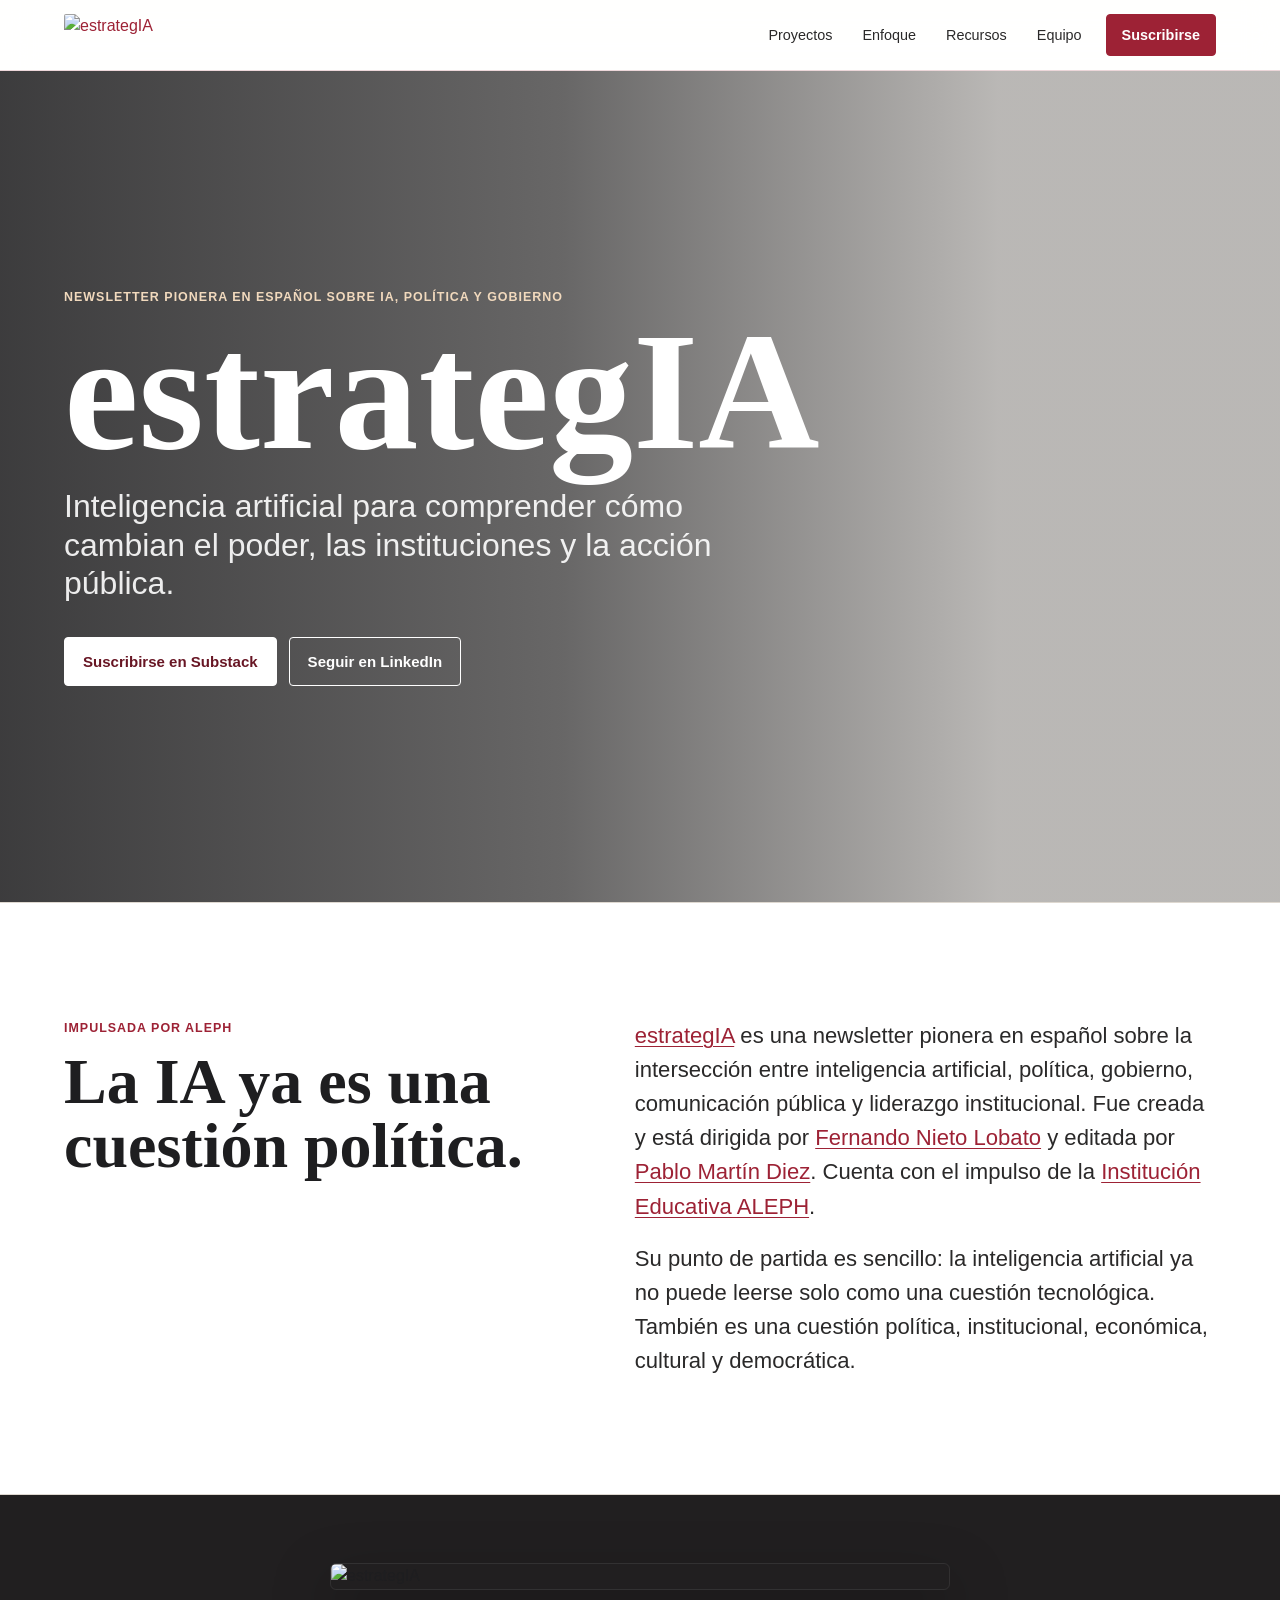
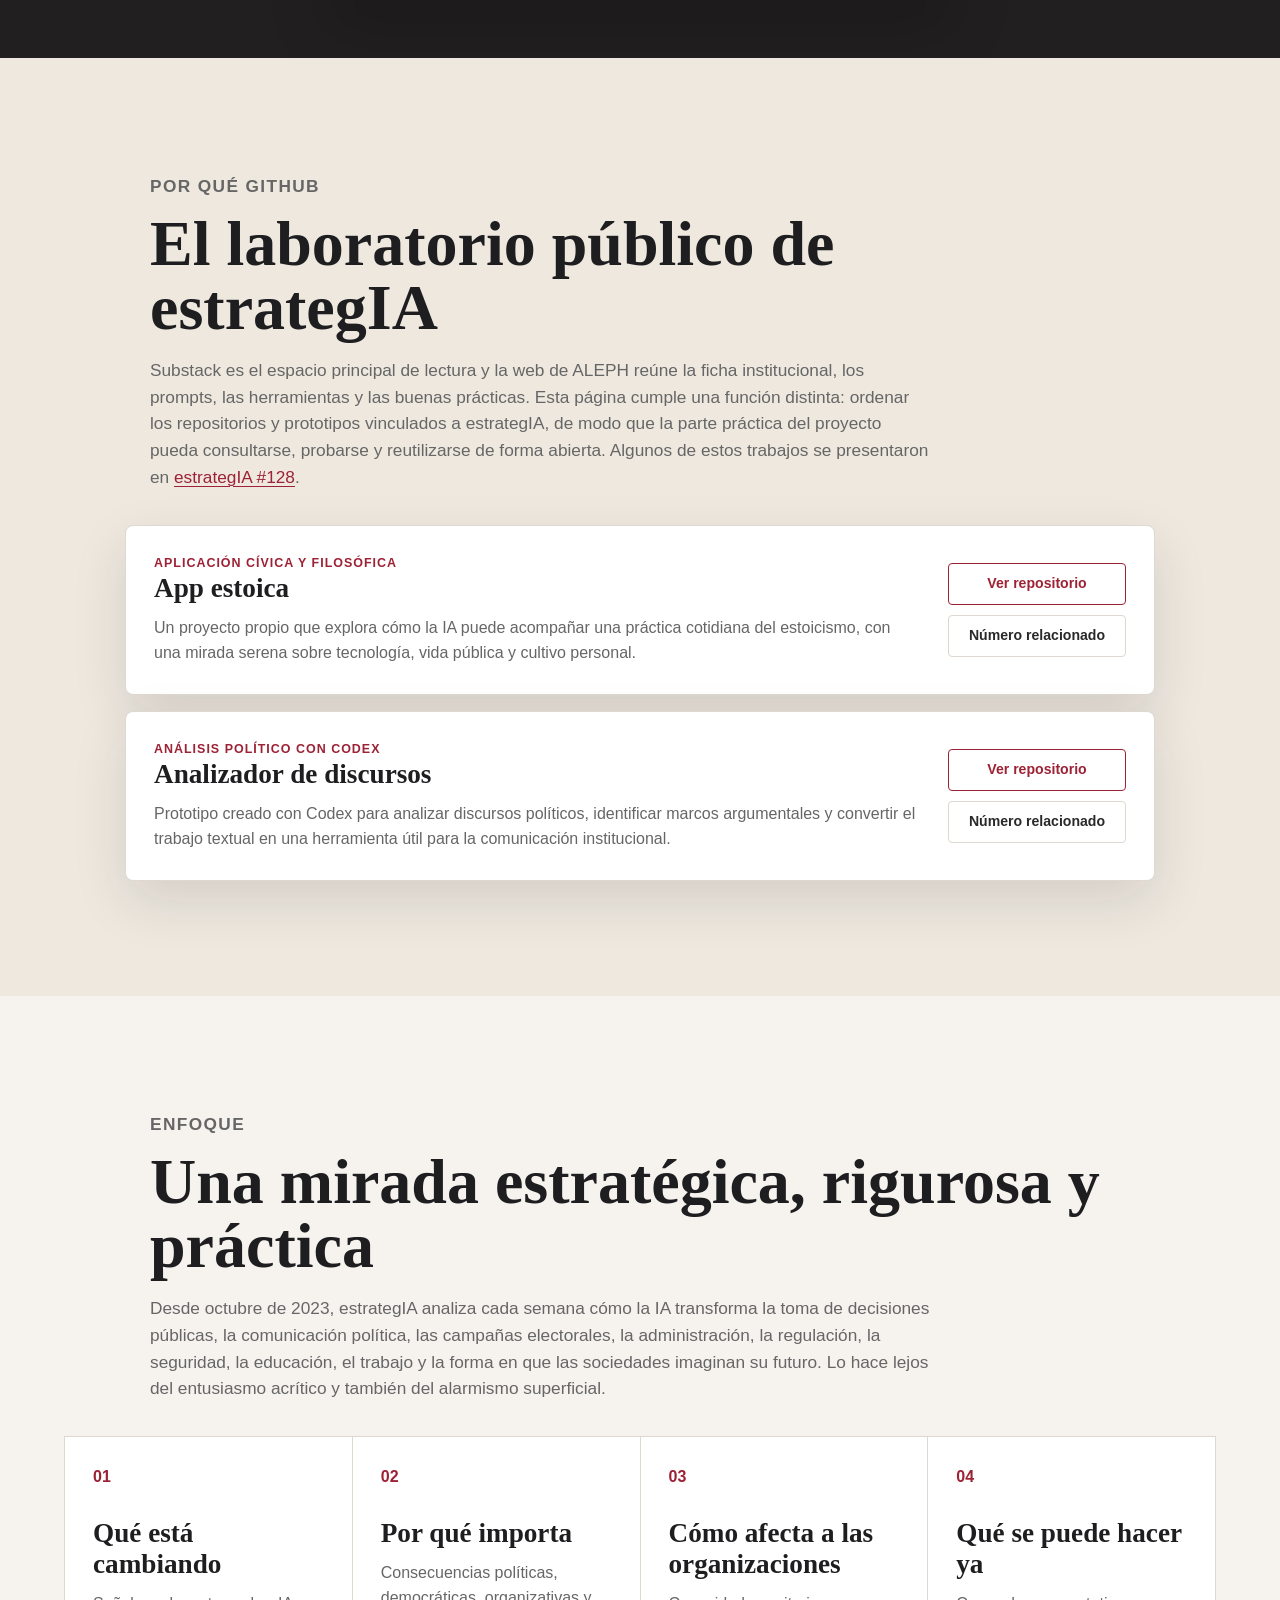
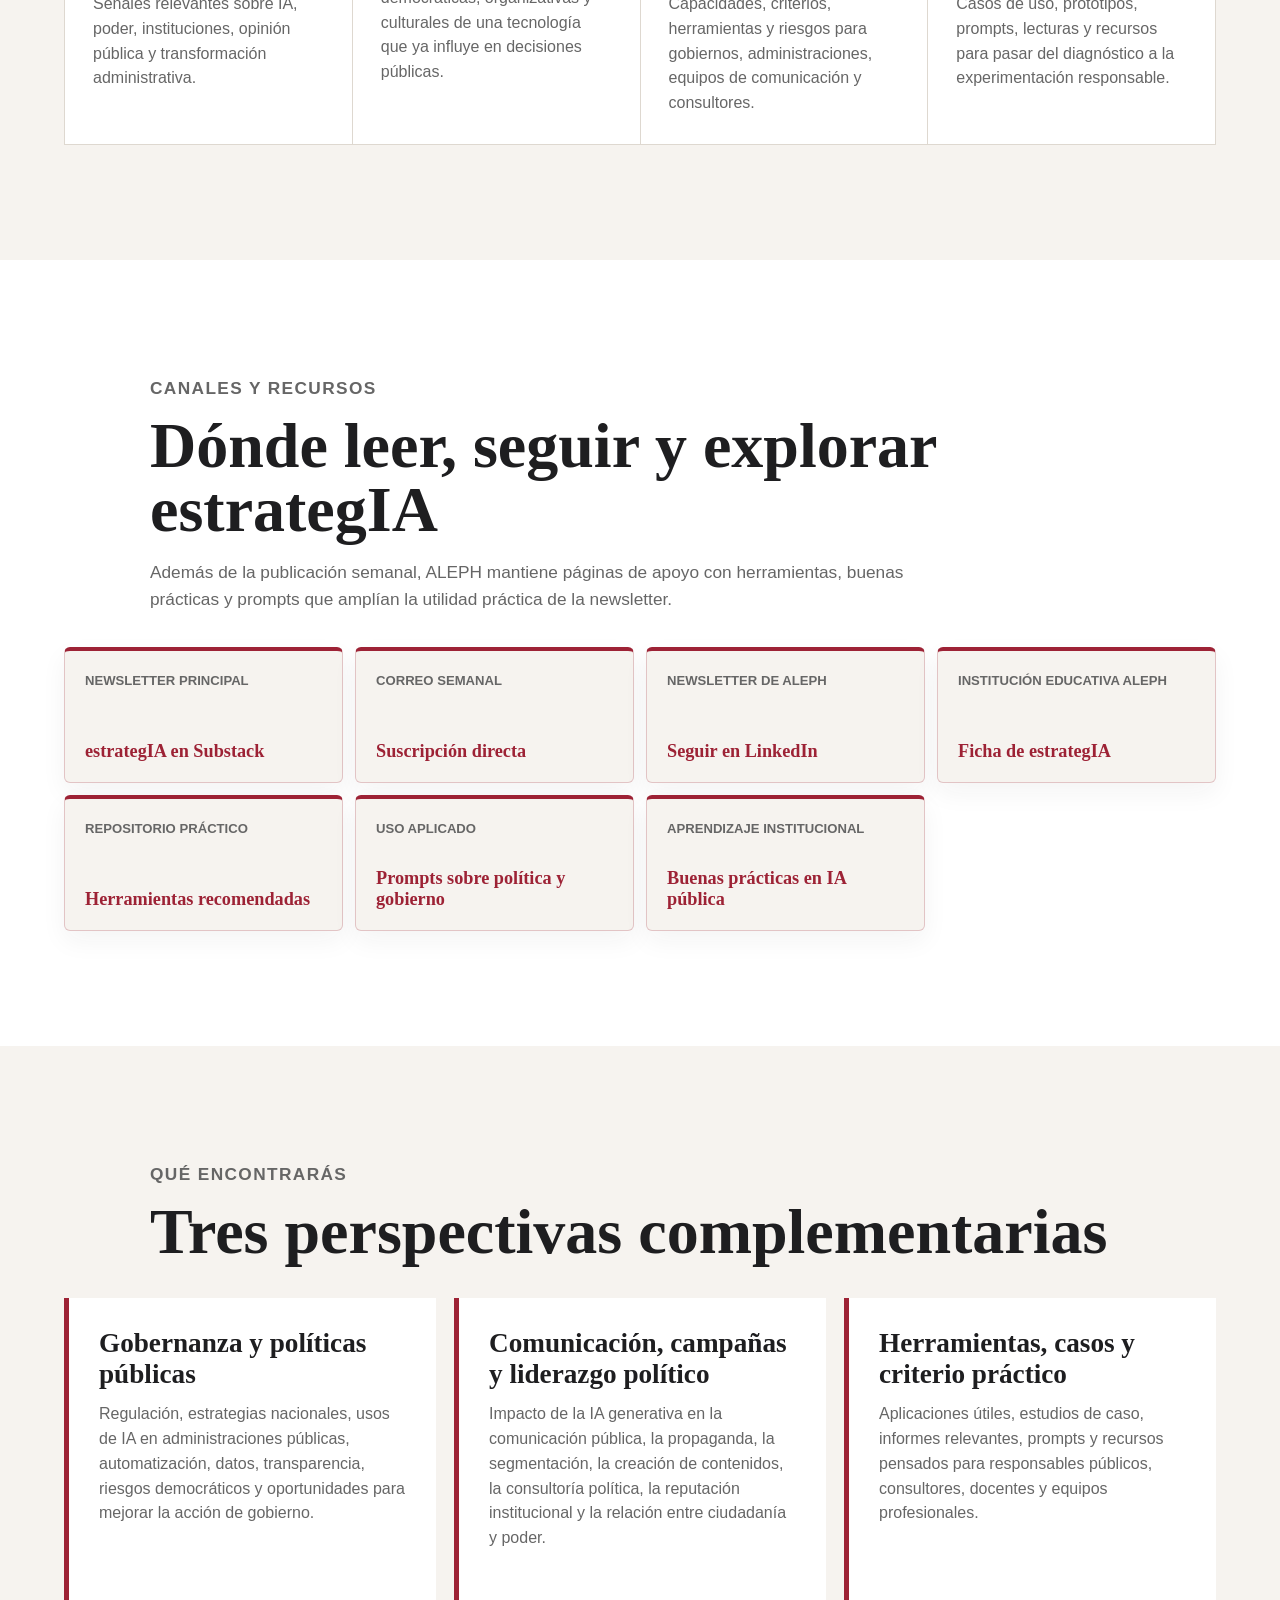
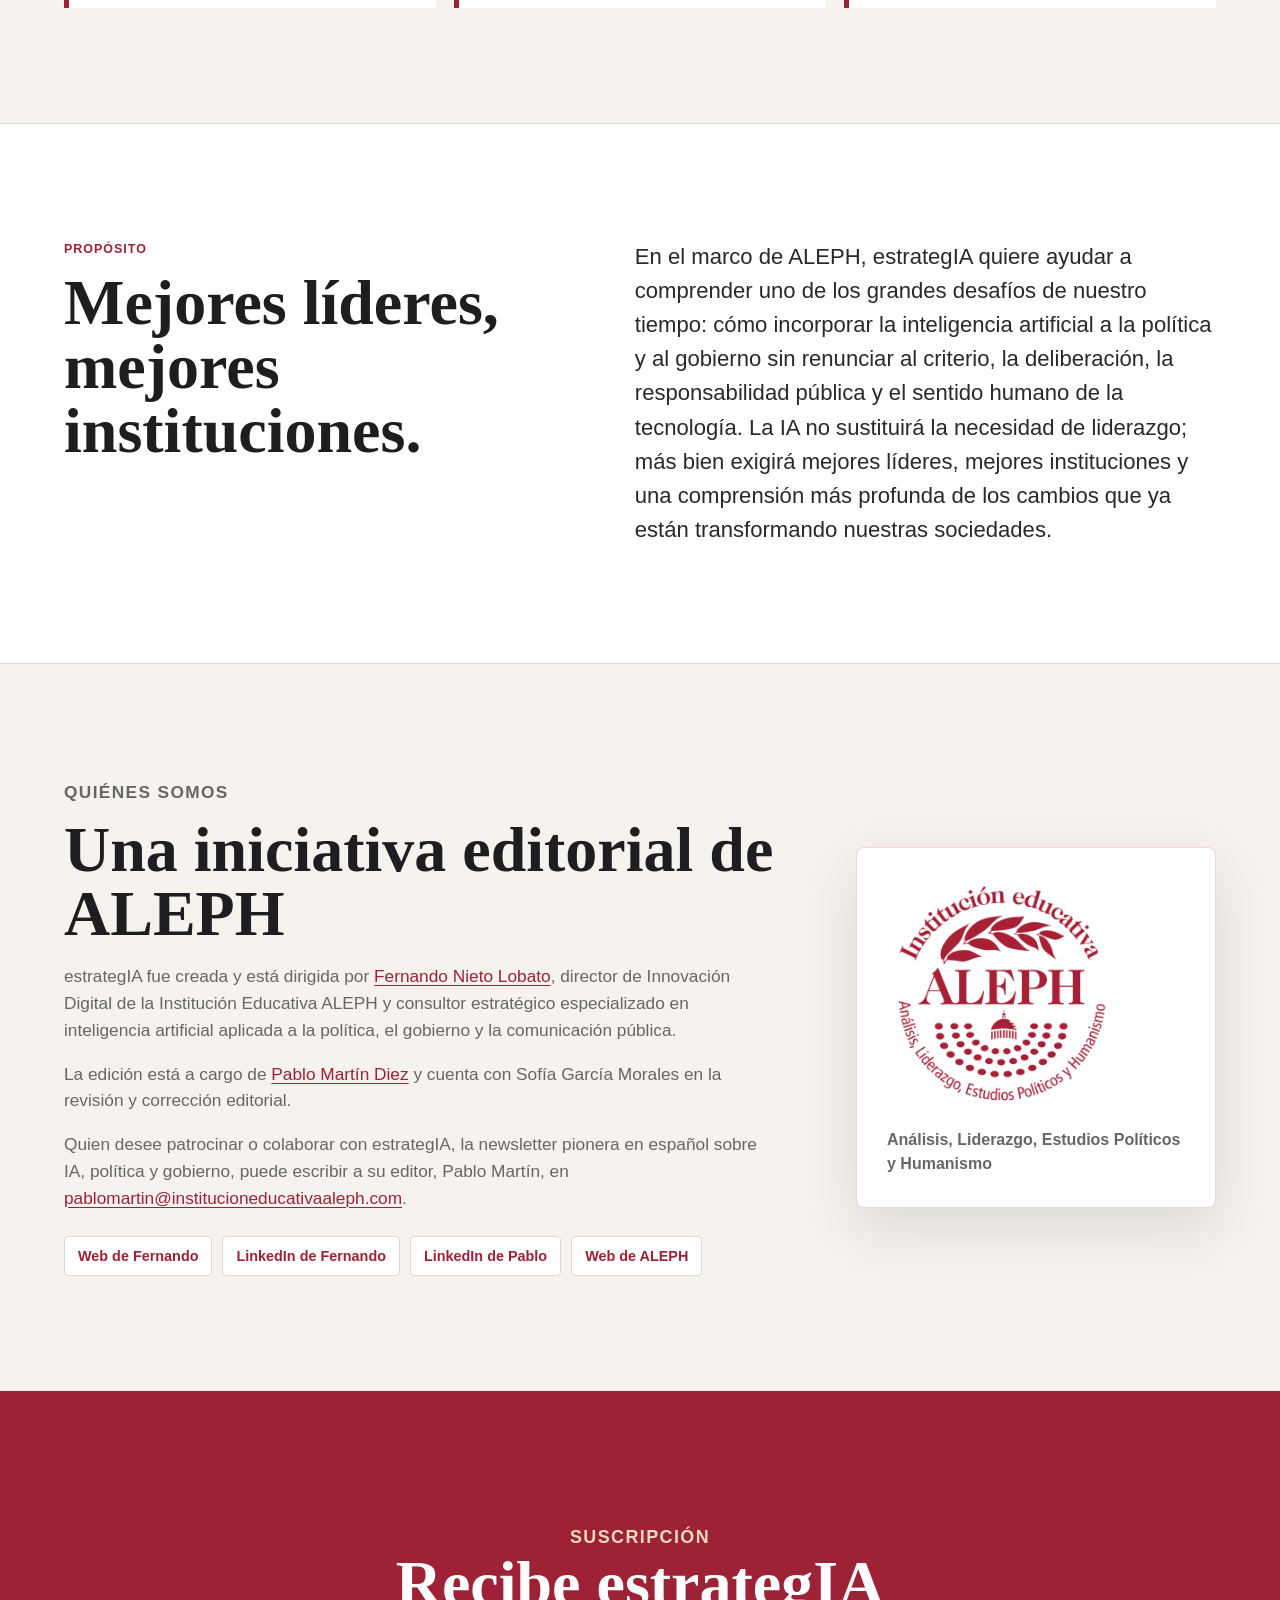
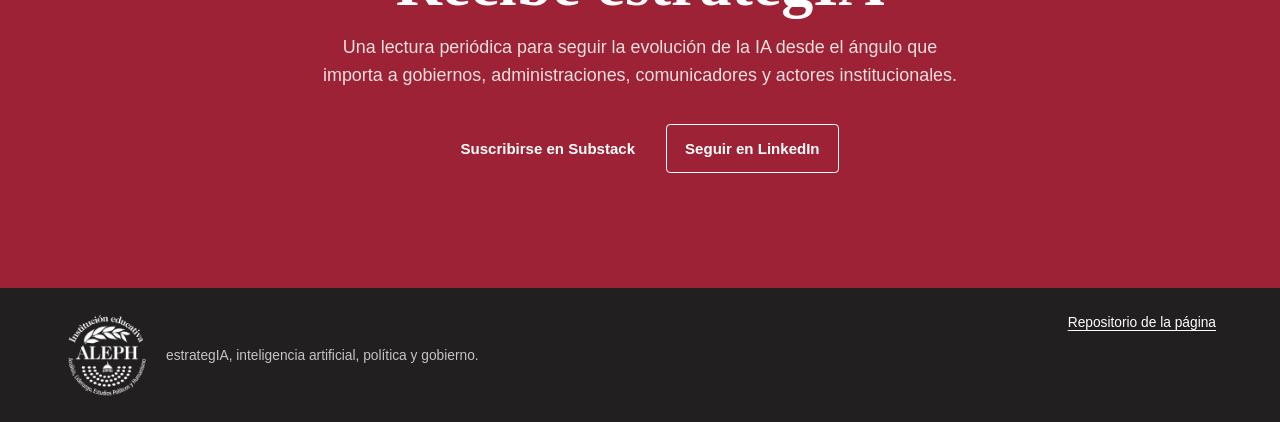
==== commit 6ed65499: "Sync polished estrategIA page copy" ====
--- a/docs/index.html
+++ b/docs/index.html
@@ -37,8 +37,8 @@
           <p class="eyebrow">Newsletter pionera en español sobre IA, política y gobierno</p>
           <h1 id="hero-title">estrategIA</h1>
           <p class="hero-lede">
-            Inteligencia artificial para entender el nuevo poder político,
-            institucional y administrativo.
+            Inteligencia artificial para comprender cómo cambian el poder, las
+            instituciones y la acción pública.
           </p>
           <div class="hero-actions" aria-label="Acciones principales">
             <a class="button primary" href="https://estrategiabyaleph.substack.com/subscribe">
@@ -62,17 +62,18 @@
               <a href="https://estrategiabyaleph.substack.com/">estrategIA</a>
               es una newsletter pionera en español sobre la intersección entre
               inteligencia artificial, política, gobierno, comunicación pública
-              y liderazgo institucional. Está creada y dirigida por
+              y liderazgo institucional. Fue creada y está dirigida por
               <a href="https://www.fernandonieto.es/">Fernando Nieto Lobato</a>
               y editada por
               <a href="https://es.linkedin.com/in/pablomartindiez">Pablo Martín Diez</a>.
-              Está impulsada por la
+              Cuenta con el impulso de la
               <a href="https://institucioneducativaaleph.com/">Institución Educativa ALEPH</a>.
             </p>
             <p>
-              Nace con una convicción sencilla: la inteligencia artificial no es
-              solo una cuestión tecnológica. Es ya una cuestión política,
-              institucional, económica, cultural y democrática.
+              Su punto de partida es sencillo: la inteligencia artificial ya no
+              puede leerse solo como una cuestión tecnológica. También es una
+              cuestión política, institucional, económica, cultural y
+              democrática.
             </p>
           </div>
         </div>
@@ -87,12 +88,12 @@
           <p class="section-kicker">Por qué GitHub</p>
           <h2 id="projects-title">El laboratorio público de estrategIA</h2>
           <p>
-            Substack es el lugar para leer la newsletter y la web de ALEPH
-            reúne la ficha institucional, los prompts, las herramientas y las
-            buenas prácticas. Esta página tiene otra función: recoger los
-            repositorios y prototipos nacidos o comentados en estrategIA, para
-            que la parte práctica del proyecto pueda consultarse, probarse y
-            reutilizarse de forma abierta. Algunos de estos proyectos se
+            Substack es el espacio principal de lectura y la web de ALEPH reúne
+            la ficha institucional, los prompts, las herramientas y las buenas
+            prácticas. Esta página cumple una función distinta: ordenar los
+            repositorios y prototipos vinculados a estrategIA, de modo que la
+            parte práctica del proyecto pueda consultarse, probarse y
+            reutilizarse de forma abierta. Algunos de estos trabajos se
             presentaron en
             <a href="https://open.substack.com/pub/estrategiabyaleph/p/estrategia-128-adios-al-chatbot-la?r=gp8ei&utm_campaign=post-expanded-share&utm_medium=web">estrategIA #128</a>.
           </p>
@@ -104,8 +105,8 @@
               <p class="project-type">Aplicación cívica y filosófica</p>
               <h3>App estoica</h3>
               <p>
-                Un proyecto propio que explora cómo la IA puede acompañar la
-                práctica diaria del estoicismo, con una mirada serena sobre
+                Un proyecto propio que explora cómo la IA puede acompañar una
+                práctica cotidiana del estoicismo, con una mirada serena sobre
                 tecnología, vida pública y cultivo personal.
               </p>
             </div>
@@ -125,8 +126,8 @@
               <h3>Analizador de discursos</h3>
               <p>
                 Prototipo creado con Codex para analizar discursos políticos,
-                identificar marcos argumentales y convertir el análisis textual
-                en una herramienta práctica para comunicación institucional.
+                identificar marcos argumentales y convertir el trabajo textual
+                en una herramienta útil para la comunicación institucional.
               </p>
             </div>
             <div class="project-actions">
@@ -146,12 +147,12 @@
           <p class="section-kicker">Enfoque</p>
           <h2 id="enfoque-title">Una mirada estratégica, rigurosa y práctica</h2>
           <p>
-            Cada semana, desde octubre de 2023, estrategIA analiza cómo la IA
-            está transformando la toma de decisiones públicas, la comunicación
-            política, las campañas electorales, la administración, la regulación,
-            la seguridad, la educación, el trabajo y la forma en que las
-            sociedades imaginan su futuro. Lejos tanto del entusiasmo acrítico
-            como del alarmismo superficial.
+            Desde octubre de 2023, estrategIA analiza cada semana cómo la IA
+            transforma la toma de decisiones públicas, la comunicación política,
+            las campañas electorales, la administración, la regulación, la
+            seguridad, la educación, el trabajo y la forma en que las sociedades
+            imaginan su futuro. Lo hace lejos del entusiasmo acrítico y también
+            del alarmismo superficial.
           </p>
         </div>
         <div class="feature-grid">
@@ -168,7 +169,7 @@
             <h3>Por qué importa</h3>
             <p>
               Consecuencias políticas, democráticas, organizativas y culturales
-              de una tecnología que ya condiciona decisiones públicas.
+              de una tecnología que ya influye en decisiones públicas.
             </p>
           </article>
           <article>
@@ -183,8 +184,8 @@
             <span class="feature-number">04</span>
             <h3>Qué se puede hacer ya</h3>
             <p>
-              Casos de uso, prototipos, prompts, lecturas y recursos para
-              experimentar con la IA de forma responsable y estratégica.
+              Casos de uso, prototipos, prompts, lecturas y recursos para pasar
+              del diagnóstico a la experimentación responsable.
             </p>
           </article>
         </div>
@@ -196,8 +197,8 @@
           <h2 id="resources-title">Dónde leer, seguir y explorar estrategIA</h2>
           <p>
             Además de la publicación semanal, ALEPH mantiene páginas de apoyo
-            con herramientas, buenas prácticas y prompts que amplían el valor
-            práctico de la newsletter.
+            con herramientas, buenas prácticas y prompts que amplían la utilidad
+            práctica de la newsletter.
           </p>
         </div>
         <div class="resource-grid">
@@ -277,10 +278,10 @@
             los grandes desafíos de nuestro tiempo: cómo incorporar la
             inteligencia artificial a la política y al gobierno sin renunciar al
             criterio, la deliberación, la responsabilidad pública y el sentido
-            humano de la tecnología. La IA no va a sustituir la necesidad de
-            liderazgo. Al contrario: va a exigir mejores líderes, mejores
-            instituciones y una comprensión más profunda de los cambios que ya
-            están transformando nuestras sociedades.
+            humano de la tecnología. La IA no sustituirá la necesidad de
+            liderazgo; más bien exigirá mejores líderes, mejores instituciones y
+            una comprensión más profunda de los cambios que ya están
+            transformando nuestras sociedades.
           </p>
         </div>
       </section>
@@ -291,22 +292,22 @@
             <p class="section-kicker">Quiénes somos</p>
             <h2 id="team-title">Una iniciativa editorial de ALEPH</h2>
             <p>
-              estrategIA es una iniciativa creada y dirigida por
+              estrategIA fue creada y está dirigida por
               <a href="https://www.fernandonieto.es/">Fernando Nieto Lobato</a>,
               director de Innovación Digital de la Institución Educativa ALEPH y
               consultor estratégico especializado en inteligencia artificial
               aplicada a la política, el gobierno y la comunicación pública.
             </p>
             <p>
-              El proyecto cuenta con
+              La edición está a cargo de
               <a href="https://es.linkedin.com/in/pablomartindiez">Pablo Martín Diez</a>
-              como editor y con Sofía García Morales en la revisión y corrección
+              y cuenta con Sofía García Morales en la revisión y corrección
               editorial.
             </p>
             <p>
-              Para patrocinar o colaborar con estrategIA, la newsletter pionera
-              en español sobre IA, política y gobierno, puede escribirse a su
-              editor, Pablo Martín, en
+              Quien desee patrocinar o colaborar con estrategIA, la newsletter
+              pionera en español sobre IA, política y gobierno, puede escribir a
+              su editor, Pablo Martín, en
               <a href="mailto:pablomartin@institucioneducativaaleph.com">pablomartin@institucioneducativaaleph.com</a>.
             </p>
             <div class="profile-links">
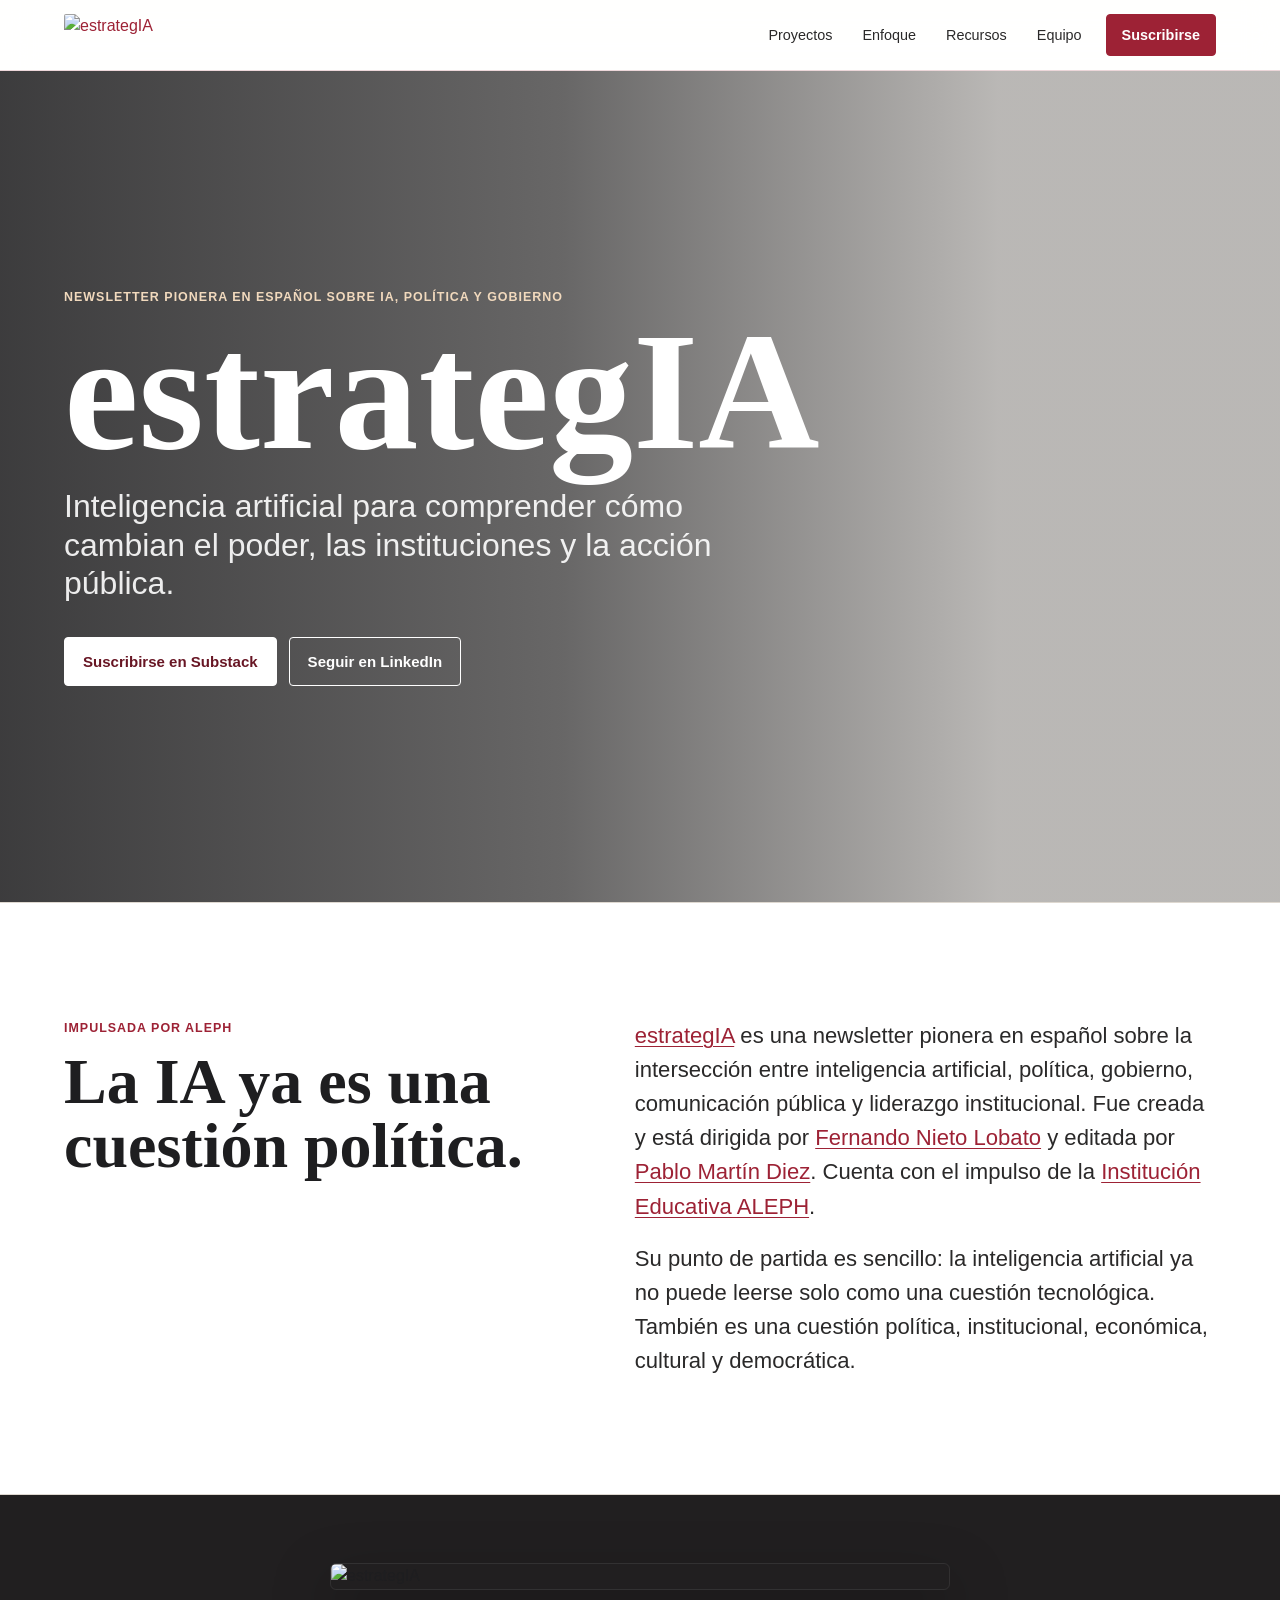
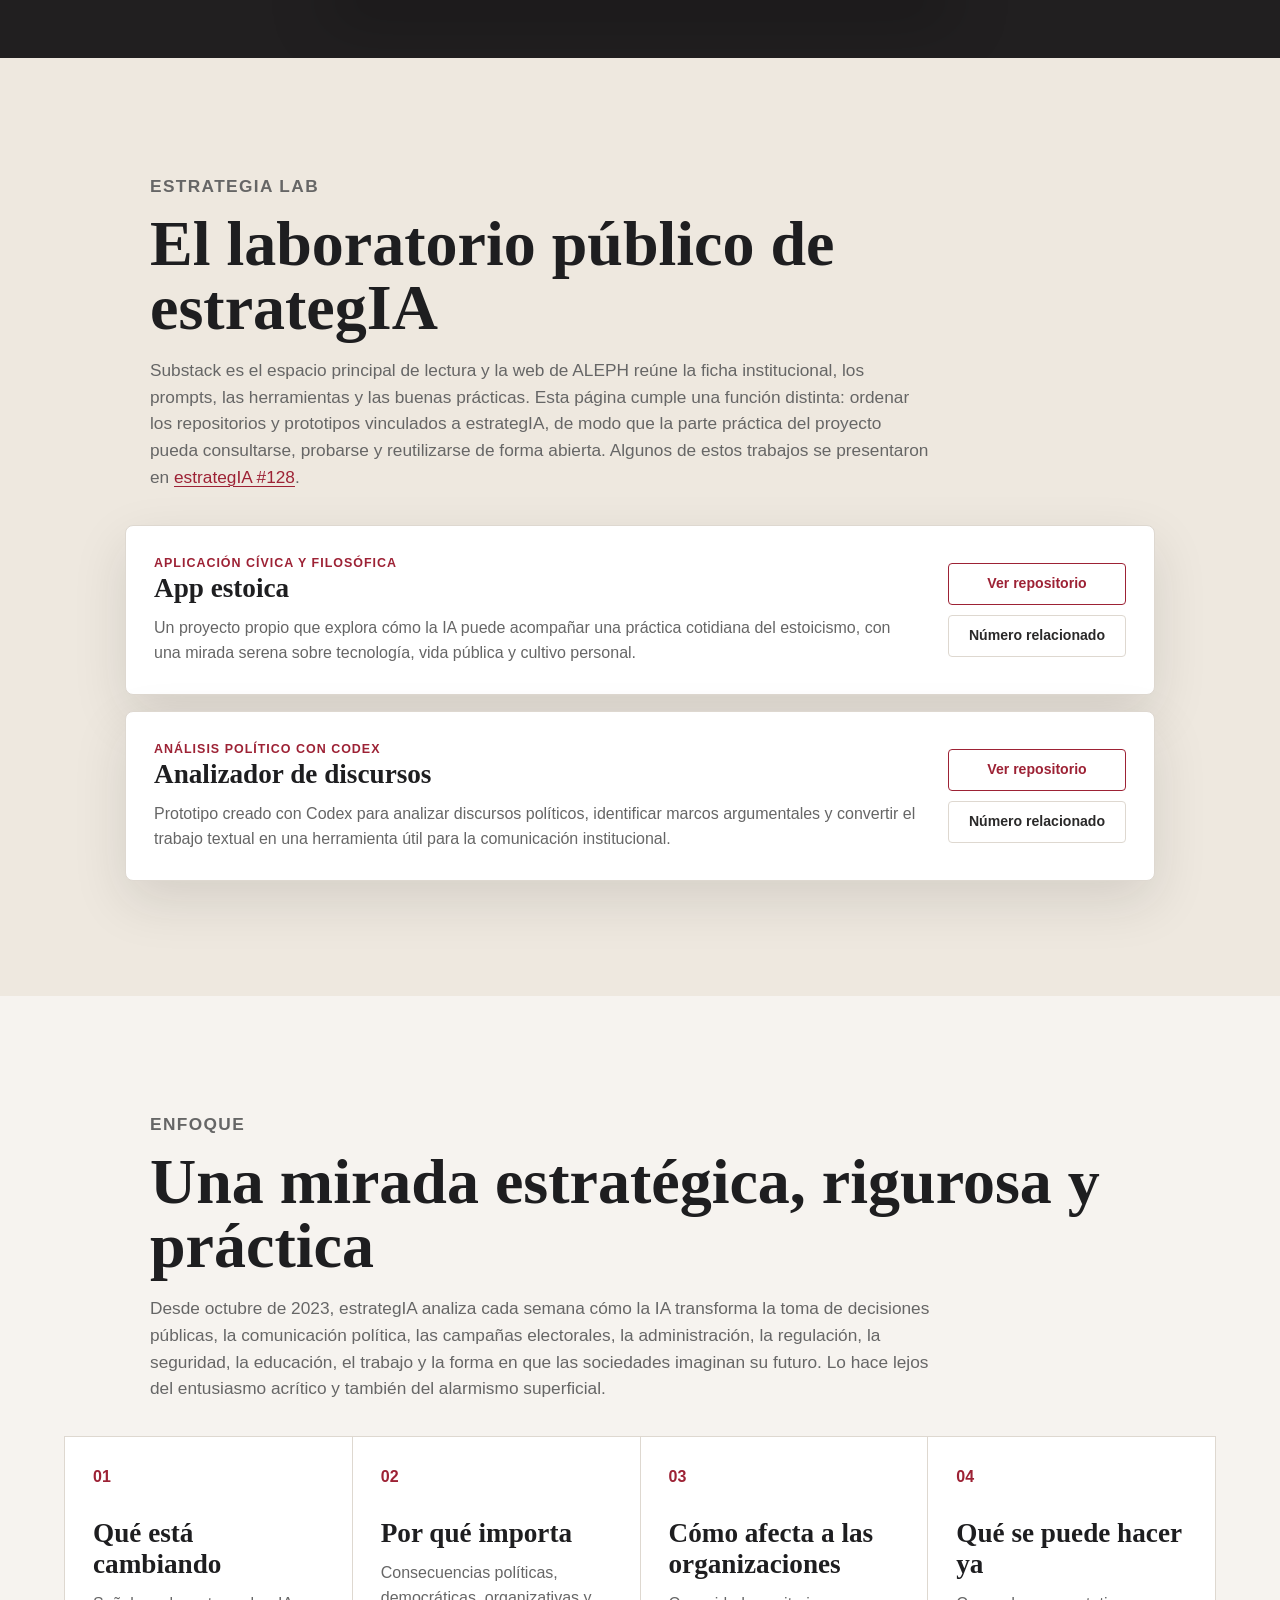
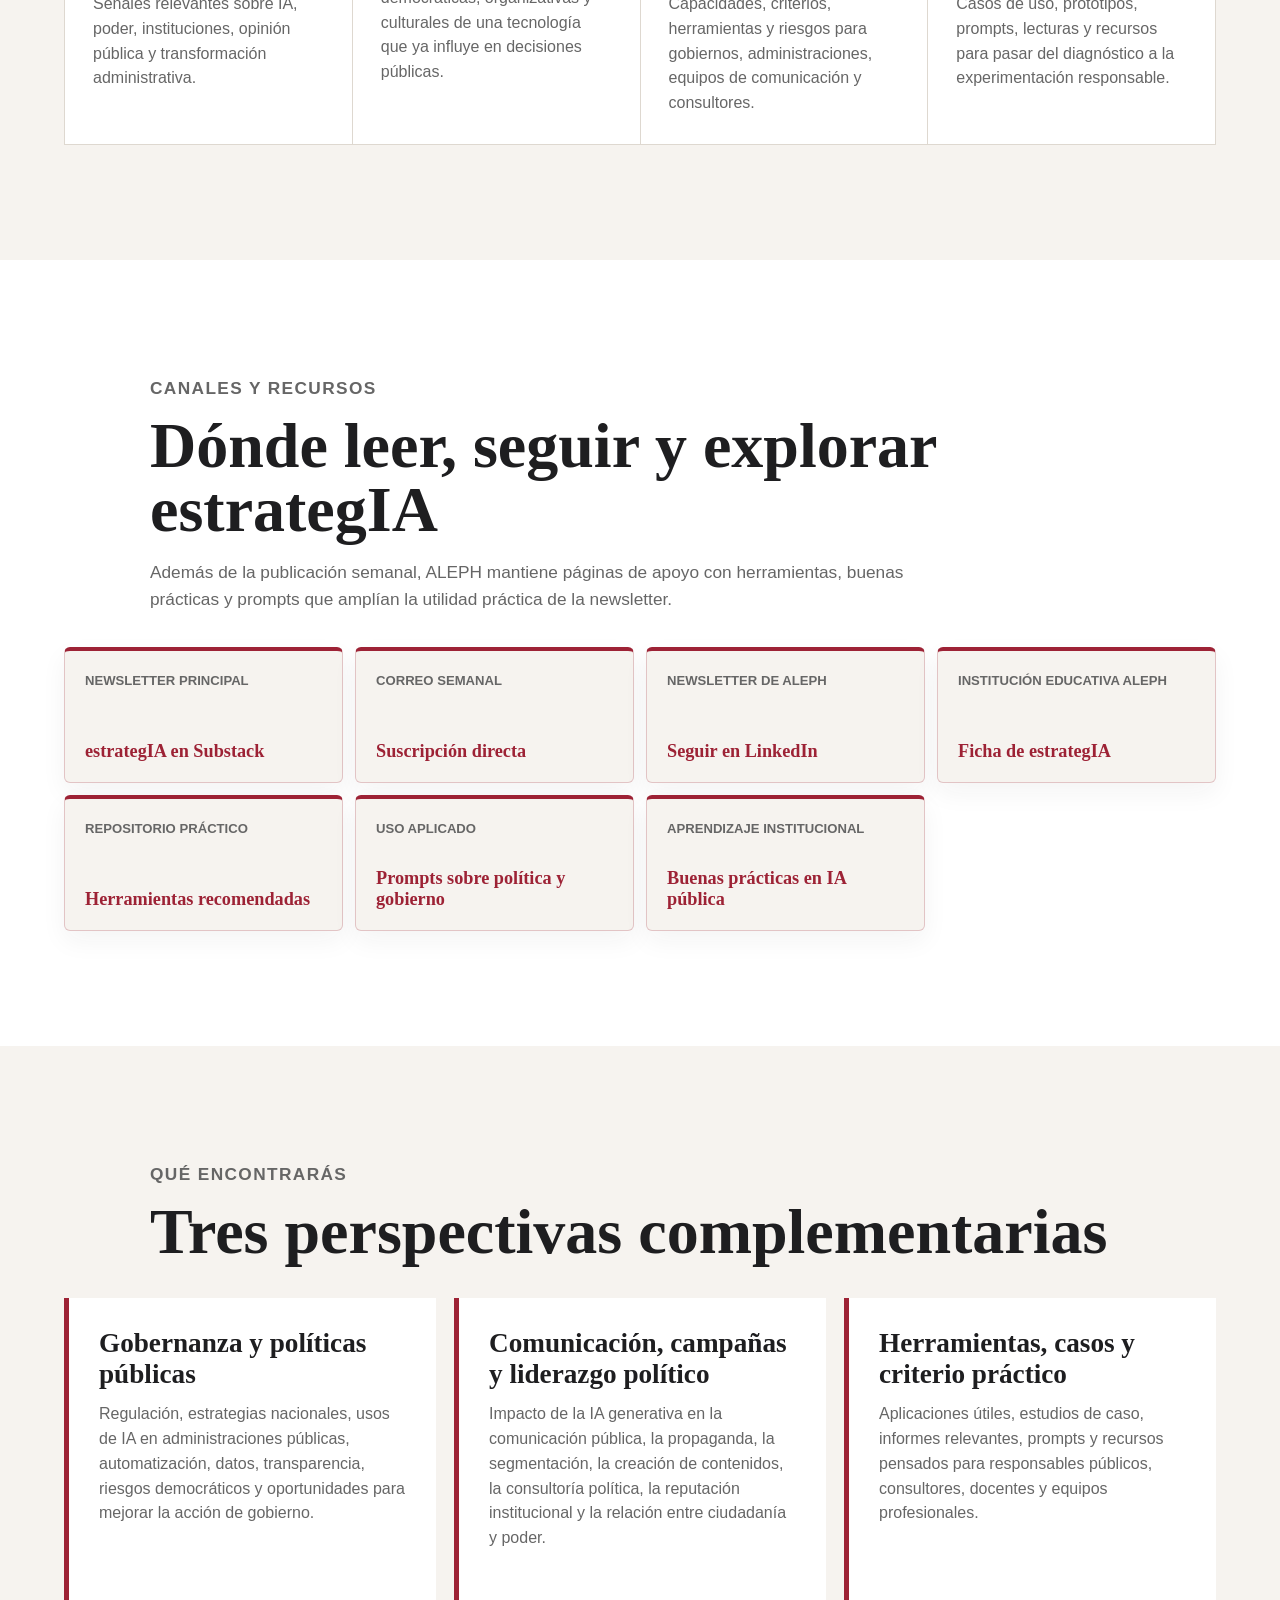
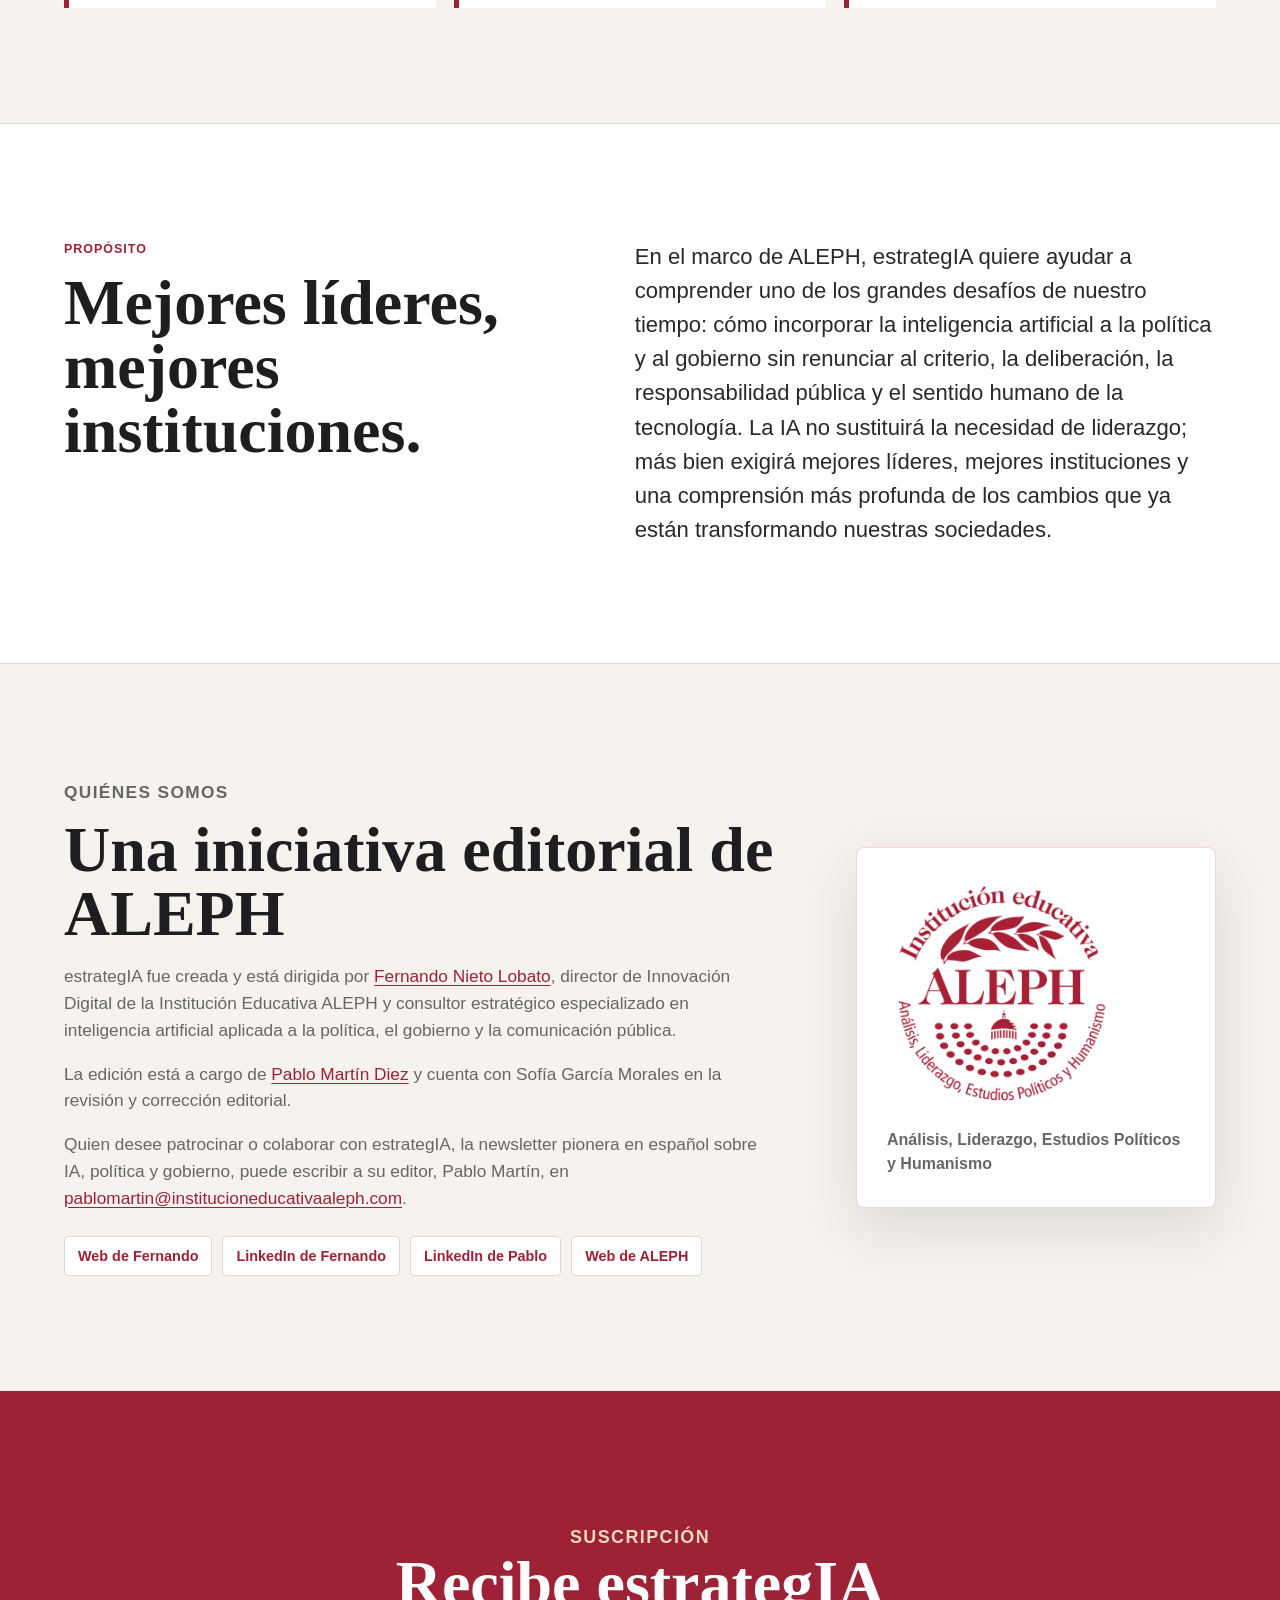
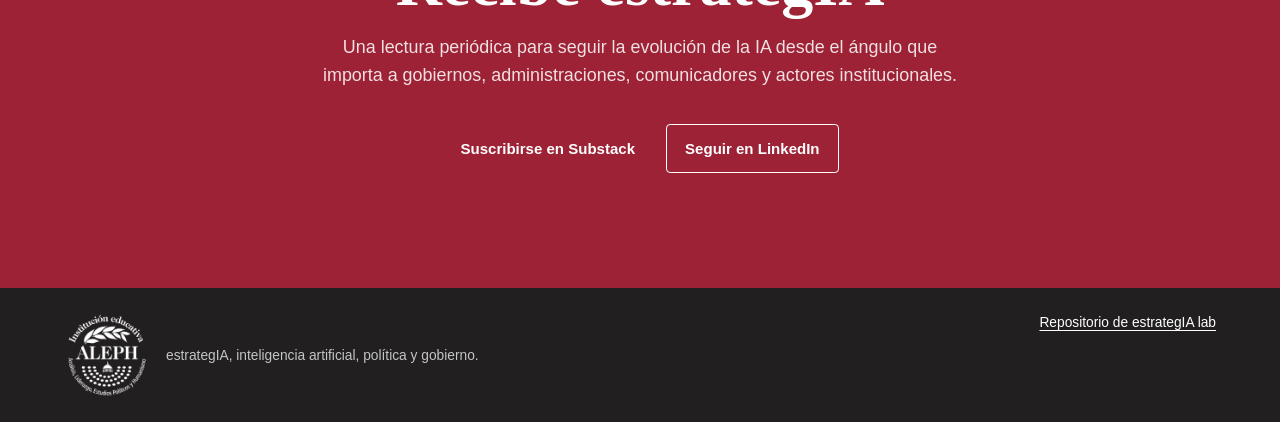
==== commit ad7639b3: "Sync estrategIA lab page identity" ====
--- a/docs/index.html
+++ b/docs/index.html
@@ -3,15 +3,15 @@
   <head>
     <meta charset="utf-8">
     <meta name="viewport" content="width=device-width, initial-scale=1">
-    <title>estrategIA | inteligencia artificial, política y gobierno</title>
+    <title>estrategIA lab | repositorios y prototipos de IA, política y gobierno</title>
     <meta
       name="description"
-      content="estrategIA es una newsletter pionera en español sobre inteligencia artificial, política, gobierno, comunicación pública y liderazgo institucional."
+      content="estrategIA lab reúne repositorios, prototipos y proyectos prácticos vinculados a la newsletter estrategIA."
     >
     <meta property="og:title" content="estrategIA">
     <meta
       property="og:description"
-      content="La newsletter pionera en español sobre inteligencia artificial, política y gobierno. Impulsada por ALEPH."
+      content="Repositorios, prototipos y proyectos prácticos de estrategIA, la newsletter pionera en español sobre inteligencia artificial, política y gobierno."
     >
     <meta property="og:type" content="website">
     <meta property="og:image" content="assets/estrategia-hero.png">
@@ -85,7 +85,7 @@
 
       <section id="proyectos" class="section projects" aria-labelledby="projects-title">
         <div class="section-heading">
-          <p class="section-kicker">Por qué GitHub</p>
+          <p class="section-kicker">estrategIA lab</p>
           <h2 id="projects-title">El laboratorio público de estrategIA</h2>
           <p>
             Substack es el espacio principal de lectura y la web de ALEPH reúne
@@ -351,7 +351,7 @@
         <p>estrategIA, inteligencia artificial, política y gobierno.</p>
       </div>
       <p>
-        <a href="https://github.com/elcontemplador/estrategIA-ejemplos">Repositorio de la página</a>
+        <a href="https://github.com/elcontemplador/estrategIA-lab">Repositorio de estrategIA lab</a>
       </p>
     </footer>
   </body>
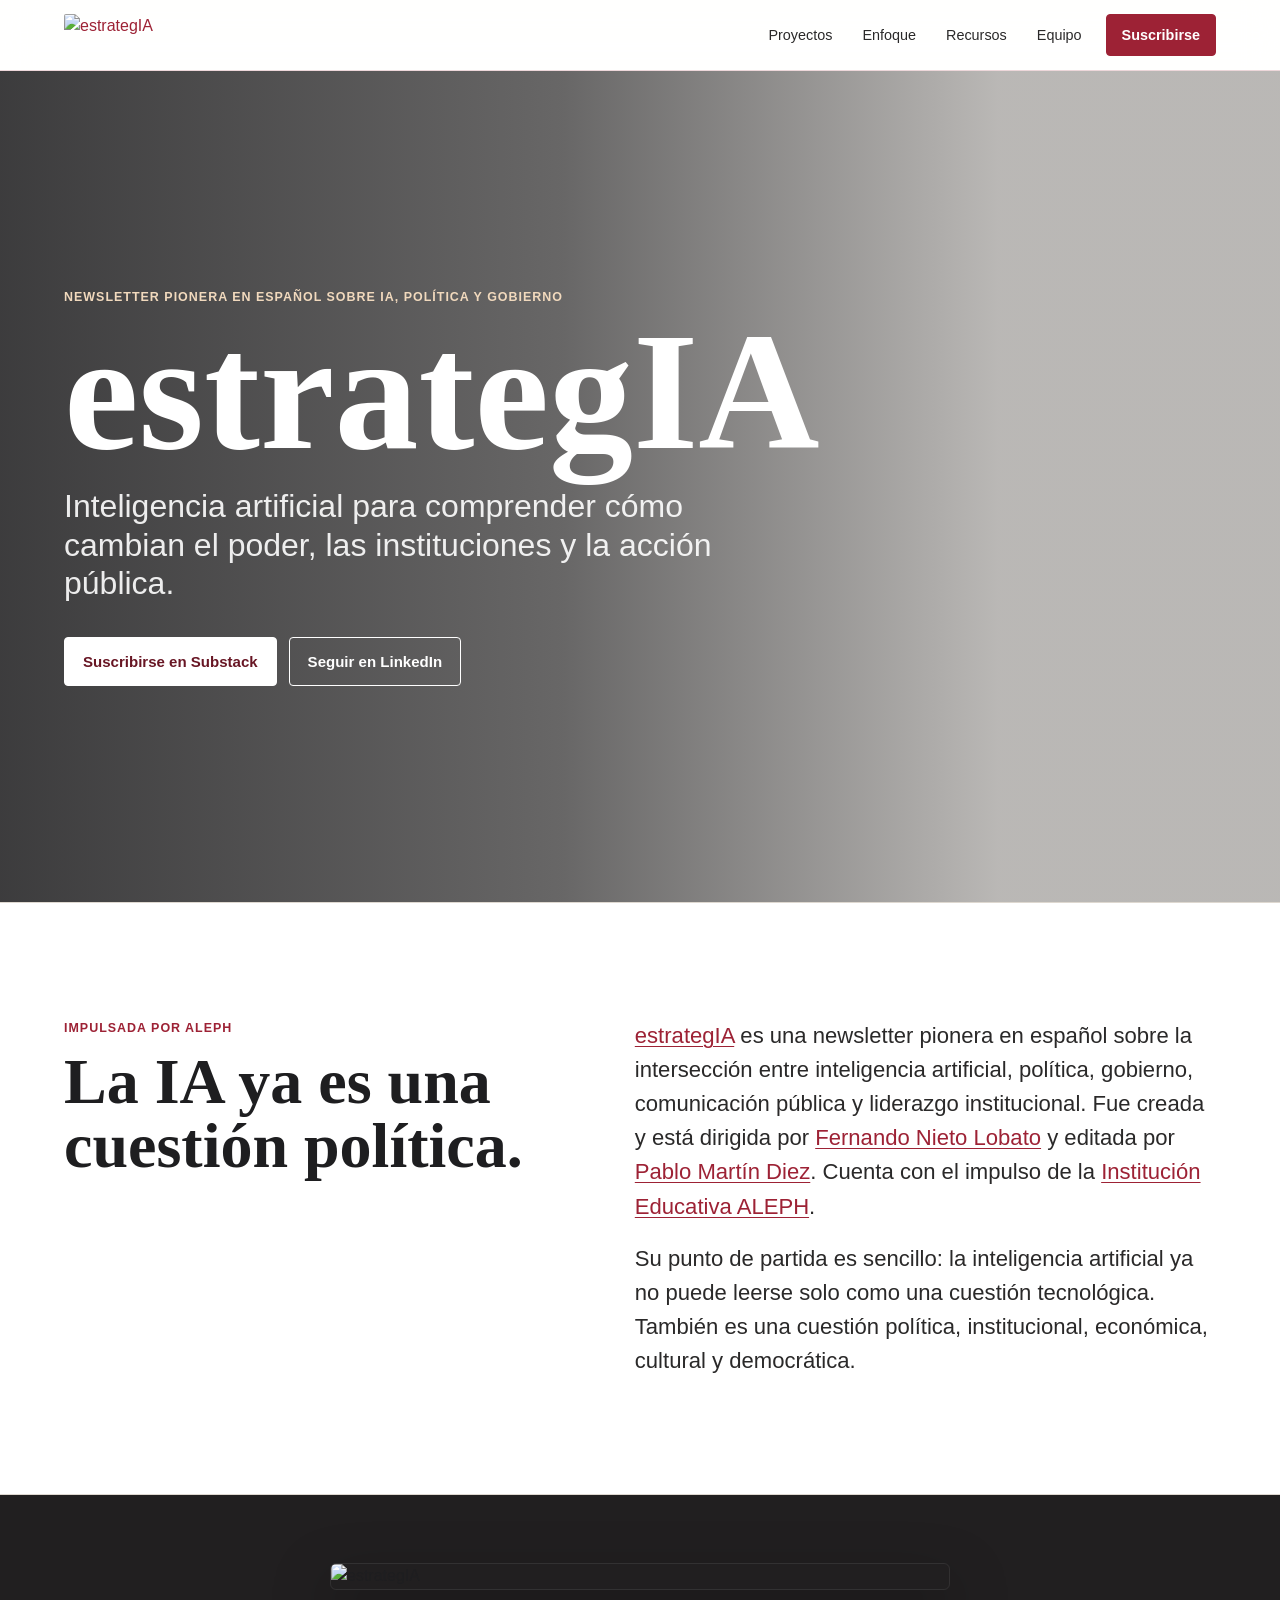
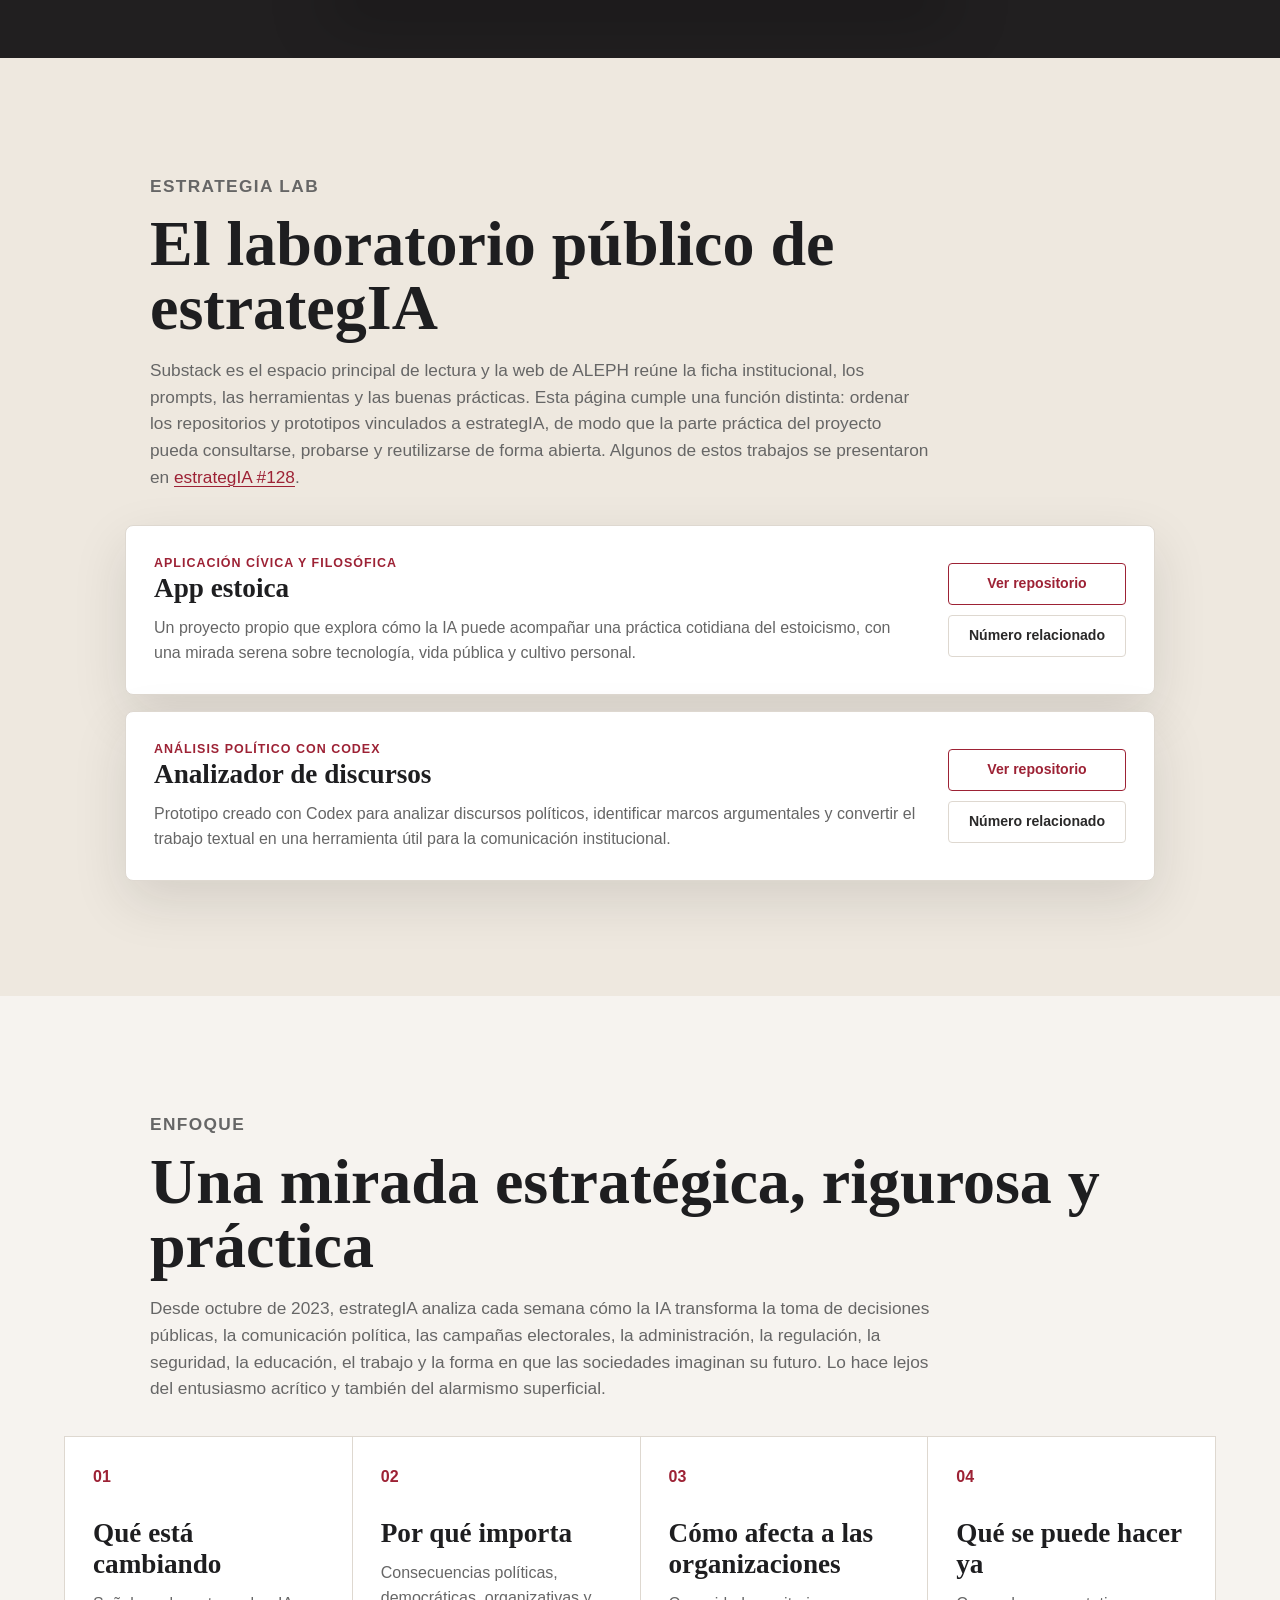
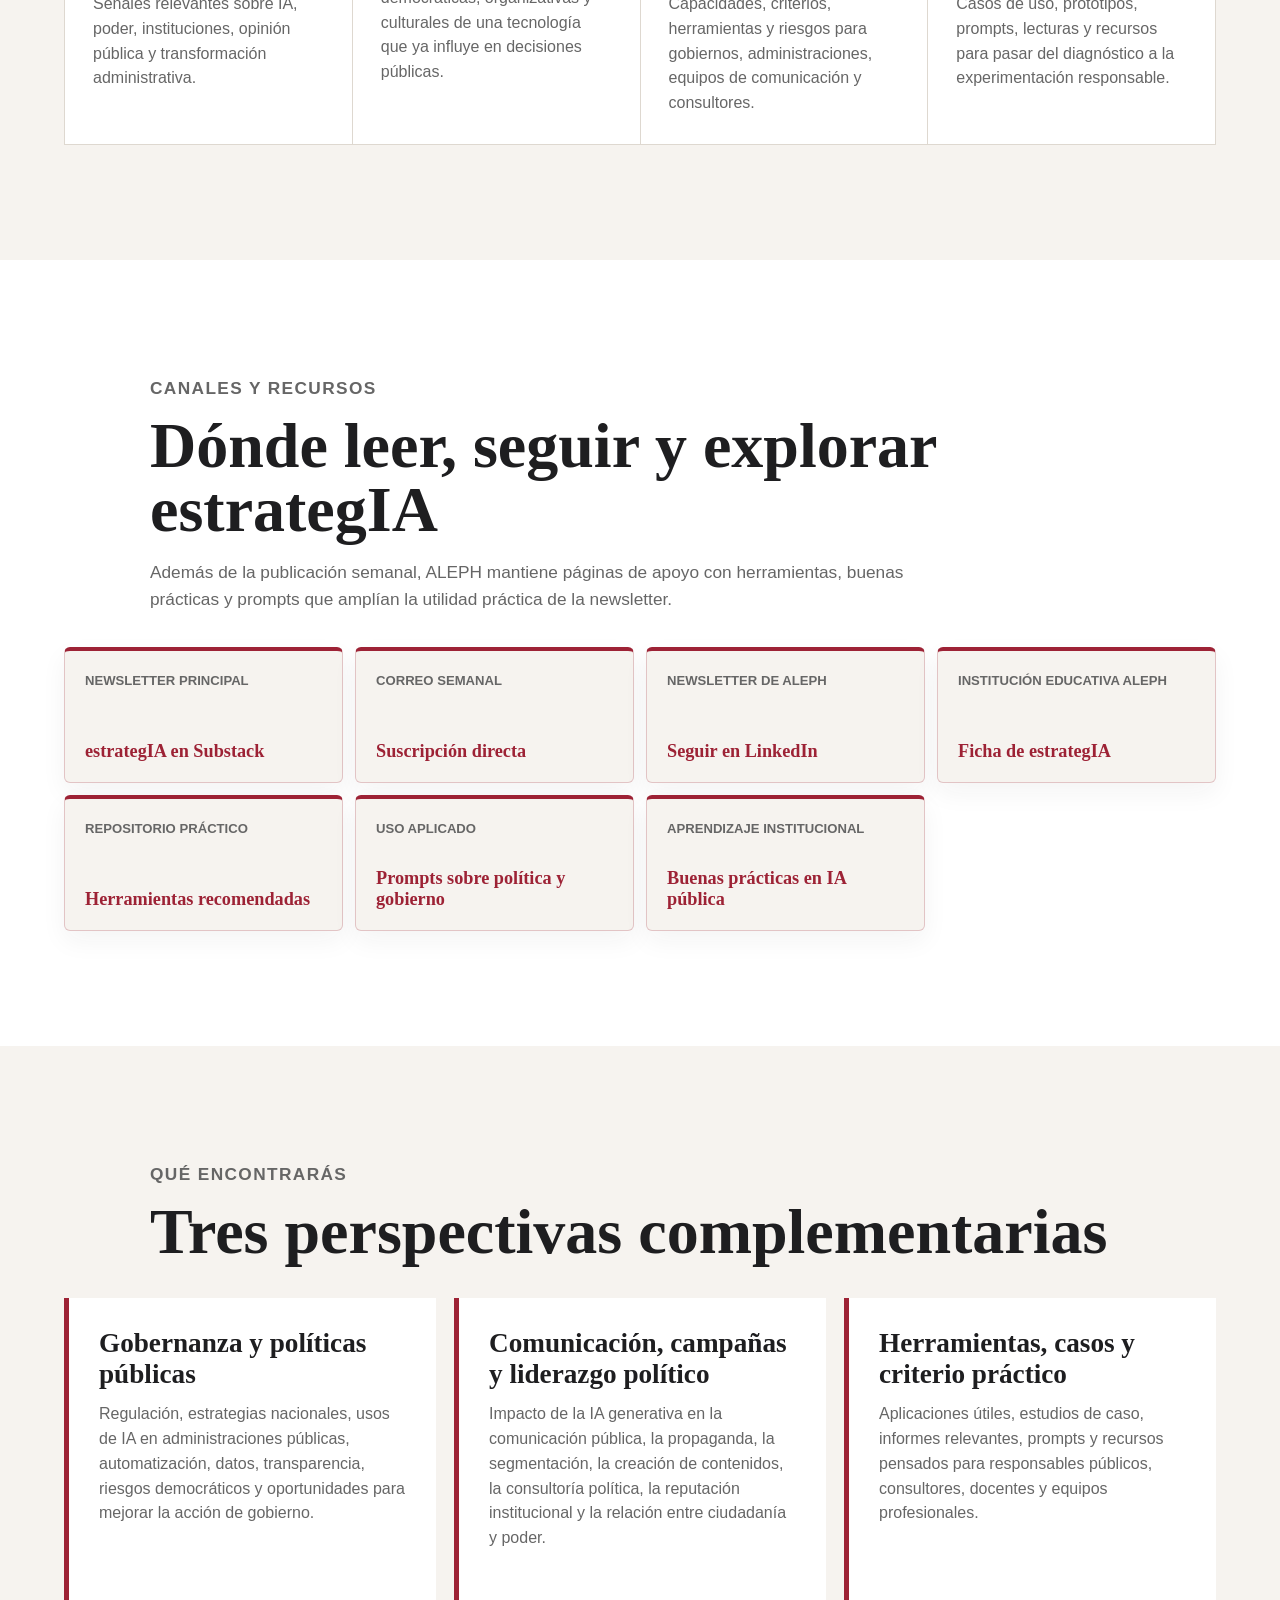
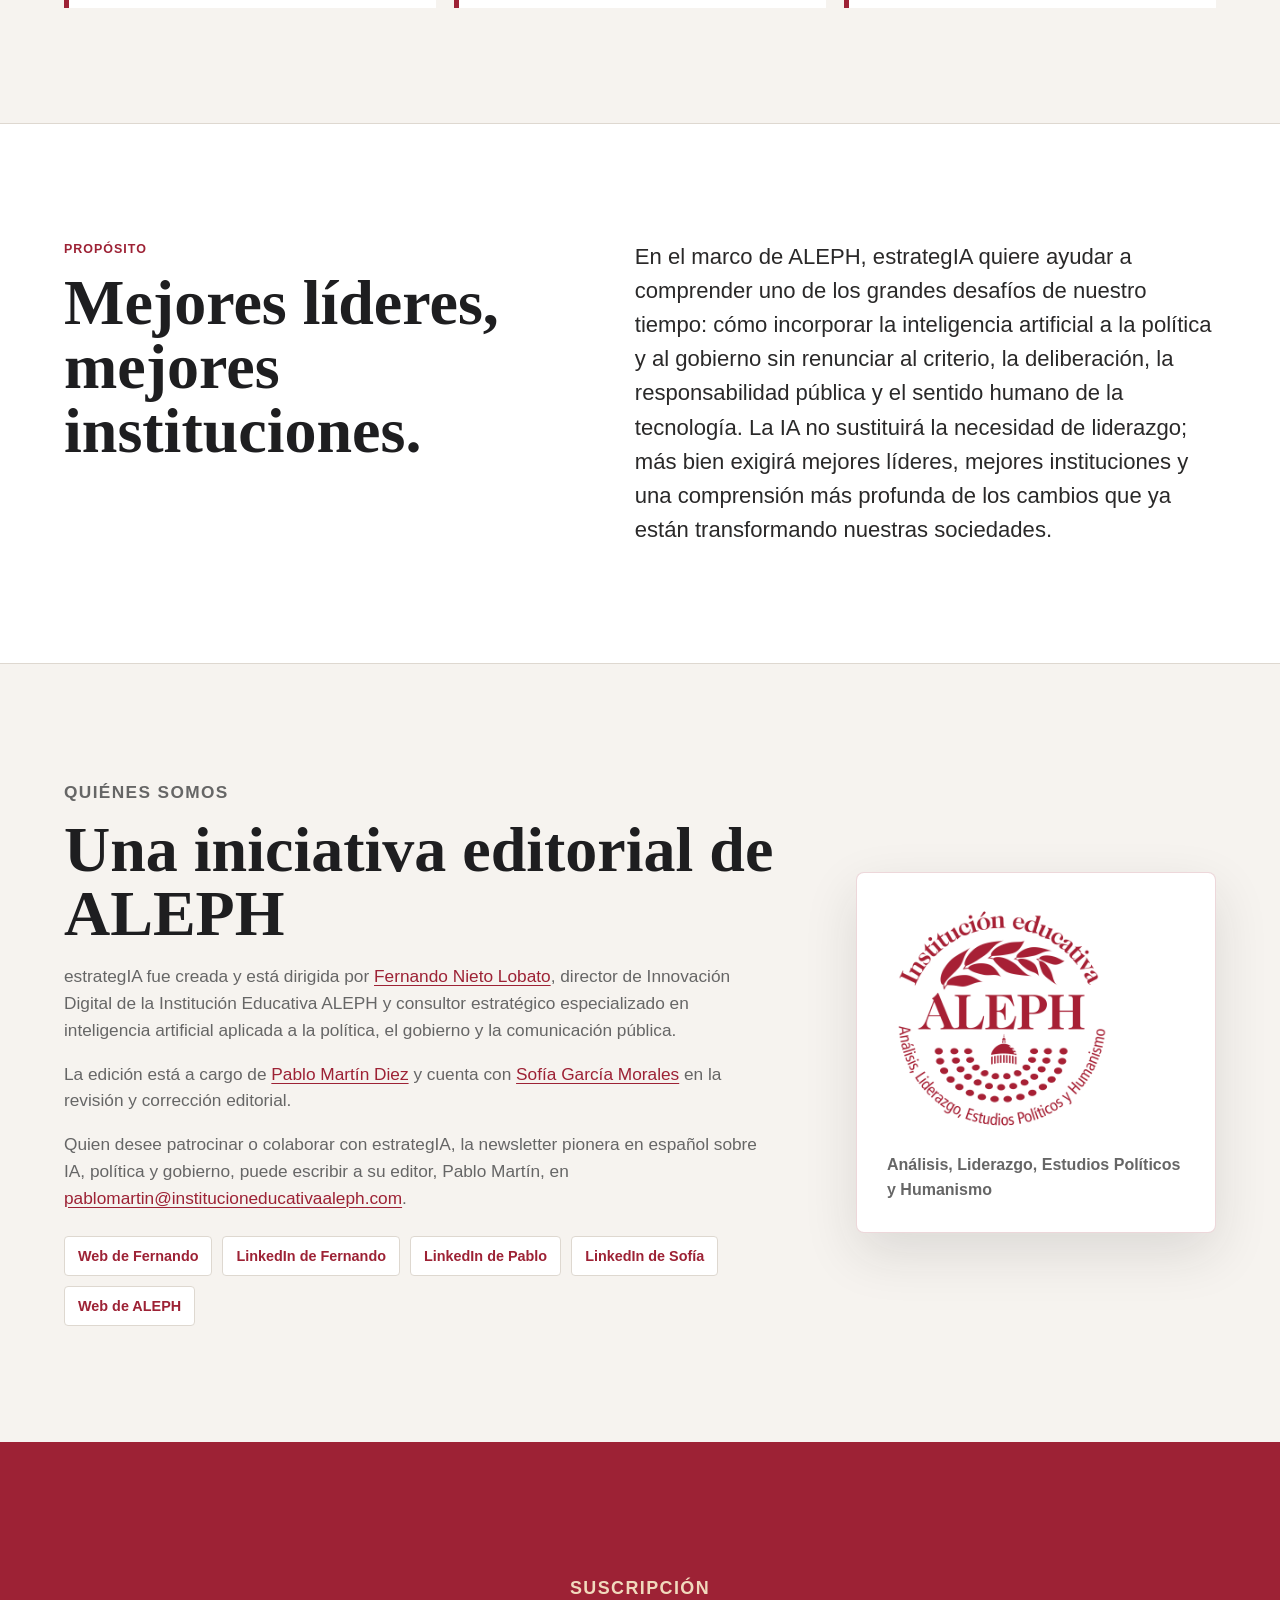
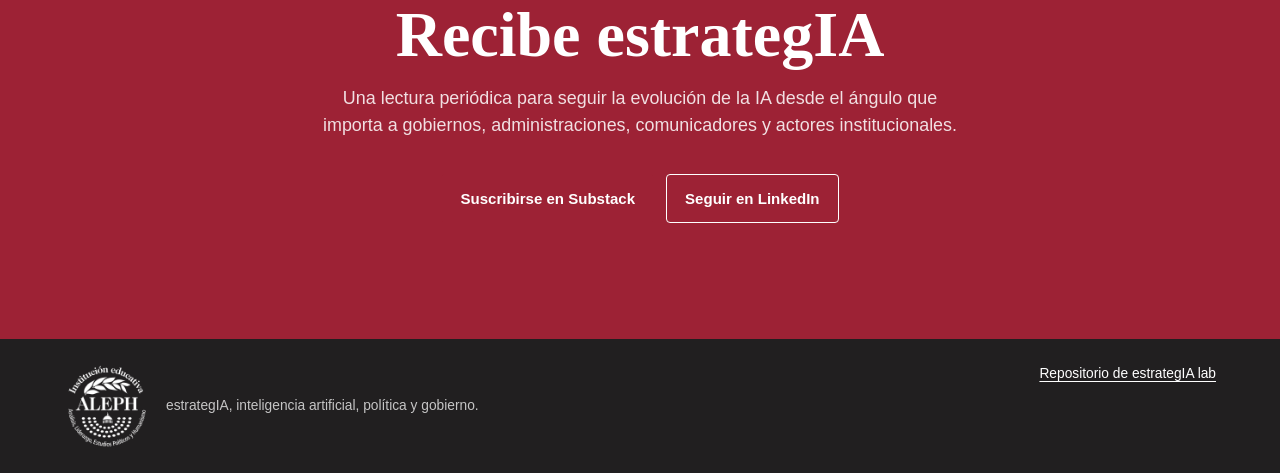
==== commit d0ddc499: "Sync Sofia Garcia profile link" ====
--- a/docs/index.html
+++ b/docs/index.html
@@ -301,8 +301,9 @@
             <p>
               La edición está a cargo de
               <a href="https://es.linkedin.com/in/pablomartindiez">Pablo Martín Diez</a>
-              y cuenta con Sofía García Morales en la revisión y corrección
-              editorial.
+              y cuenta con
+              <a href="http://www.linkedin.com/in/sofiagarciam">Sofía García Morales</a>
+              en la revisión y corrección editorial.
             </p>
             <p>
               Quien desee patrocinar o colaborar con estrategIA, la newsletter
@@ -314,6 +315,7 @@
               <a href="https://www.fernandonieto.es/">Web de Fernando</a>
               <a href="https://es.linkedin.com/in/fernandonietolobato">LinkedIn de Fernando</a>
               <a href="https://es.linkedin.com/in/pablomartindiez">LinkedIn de Pablo</a>
+              <a href="http://www.linkedin.com/in/sofiagarciam">LinkedIn de Sofía</a>
               <a href="https://institucioneducativaaleph.com/">Web de ALEPH</a>
             </div>
           </div>
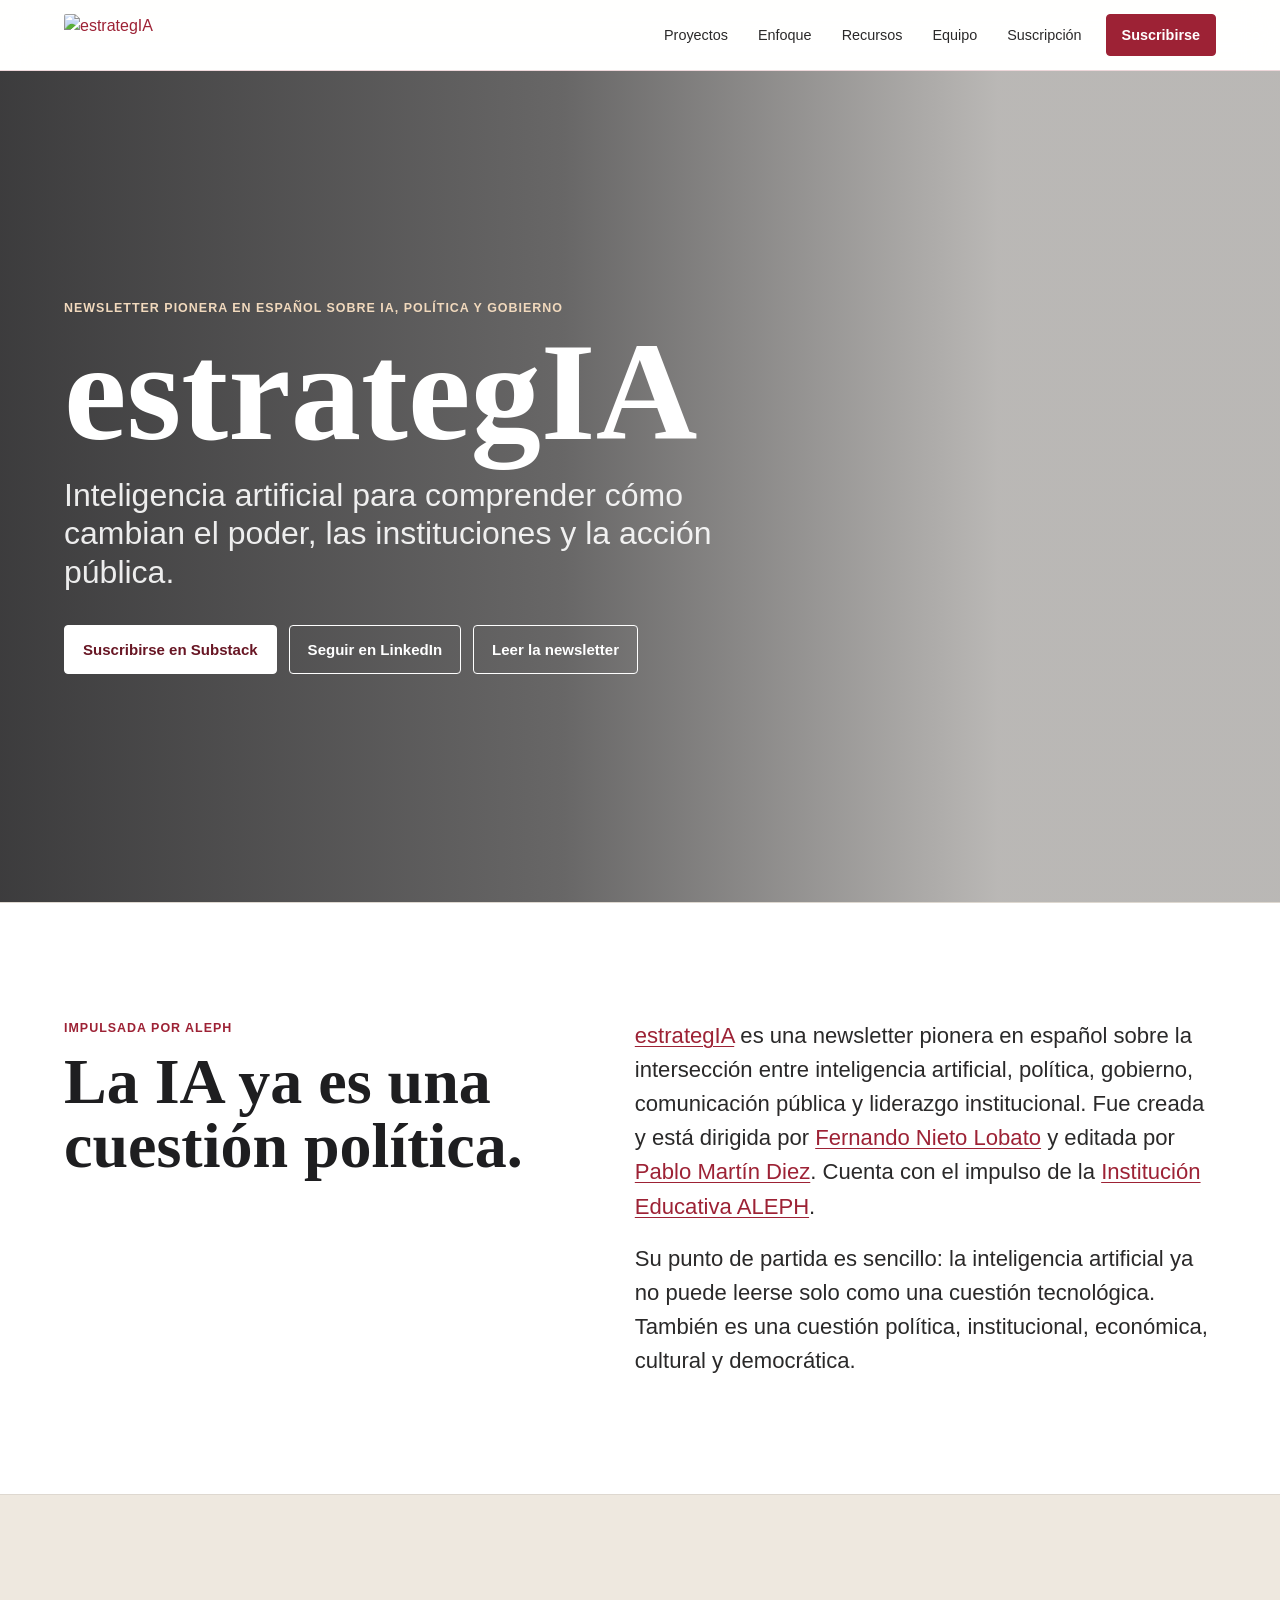
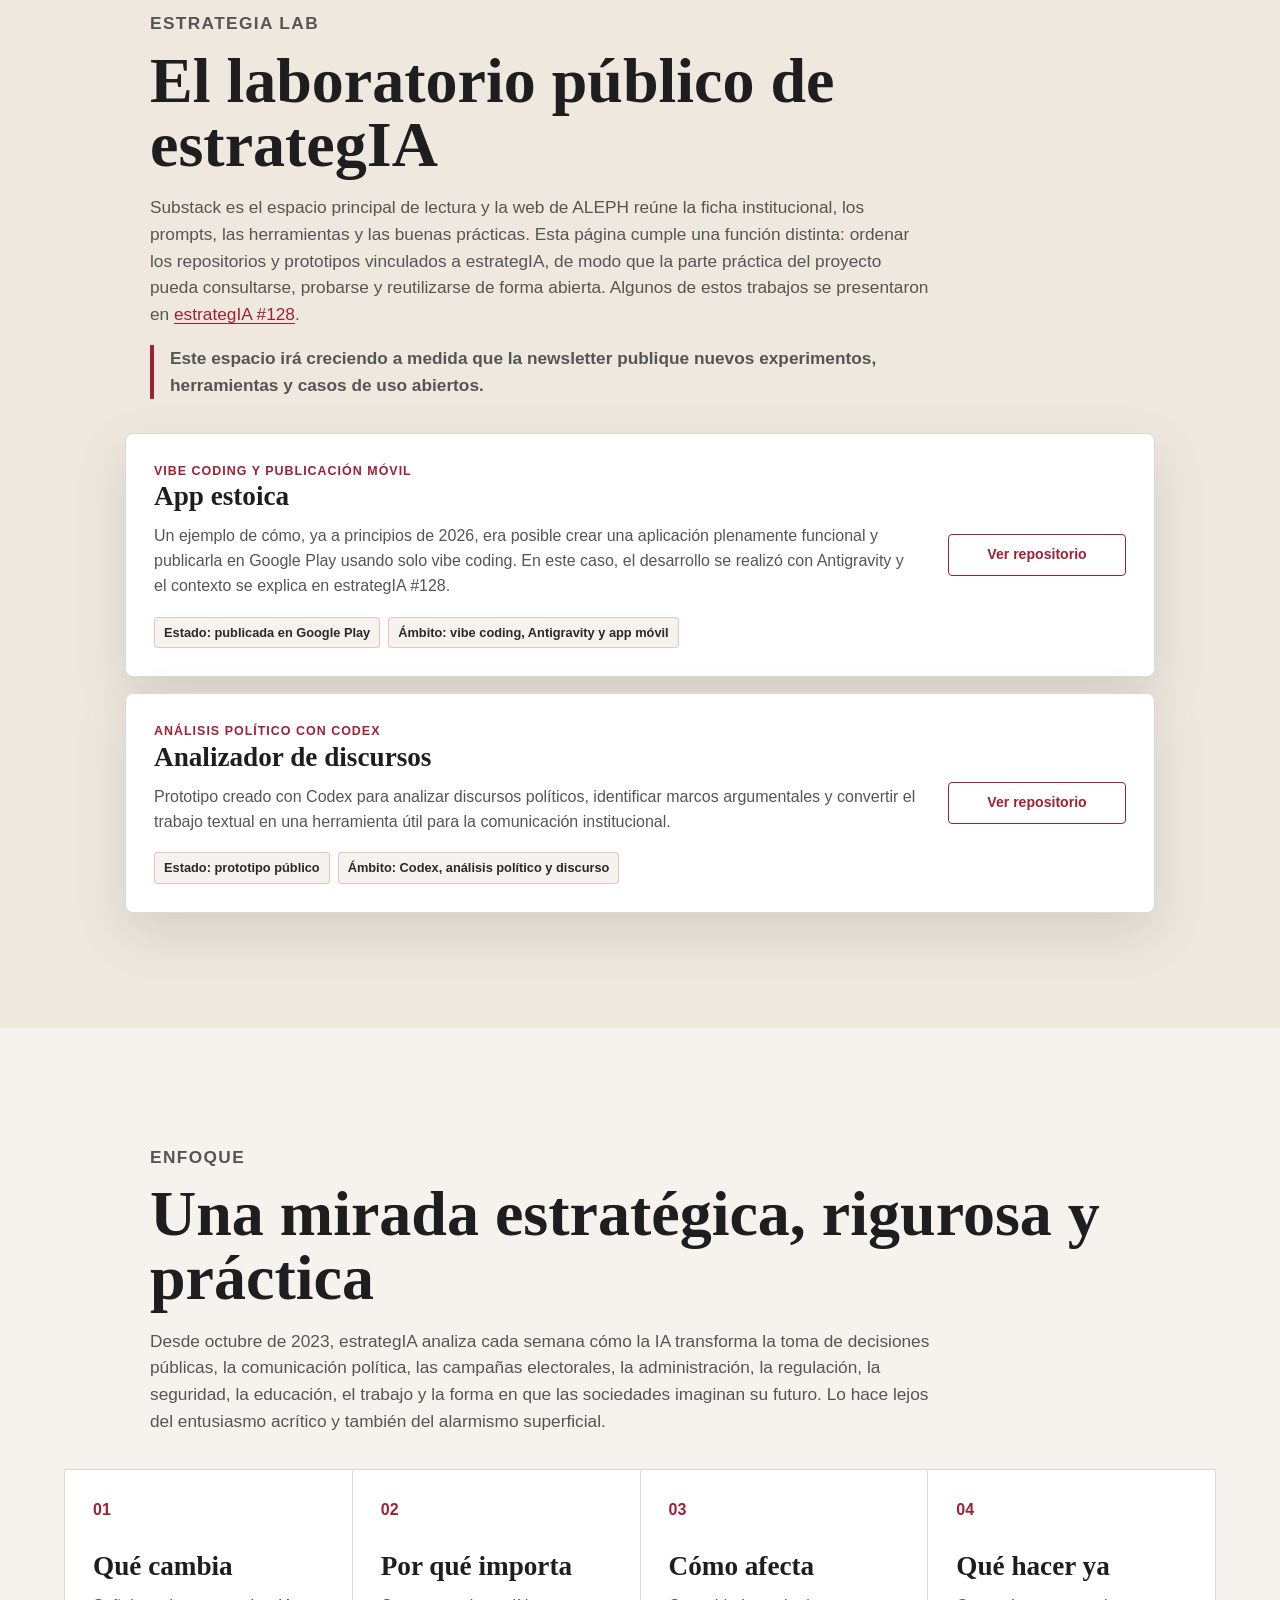
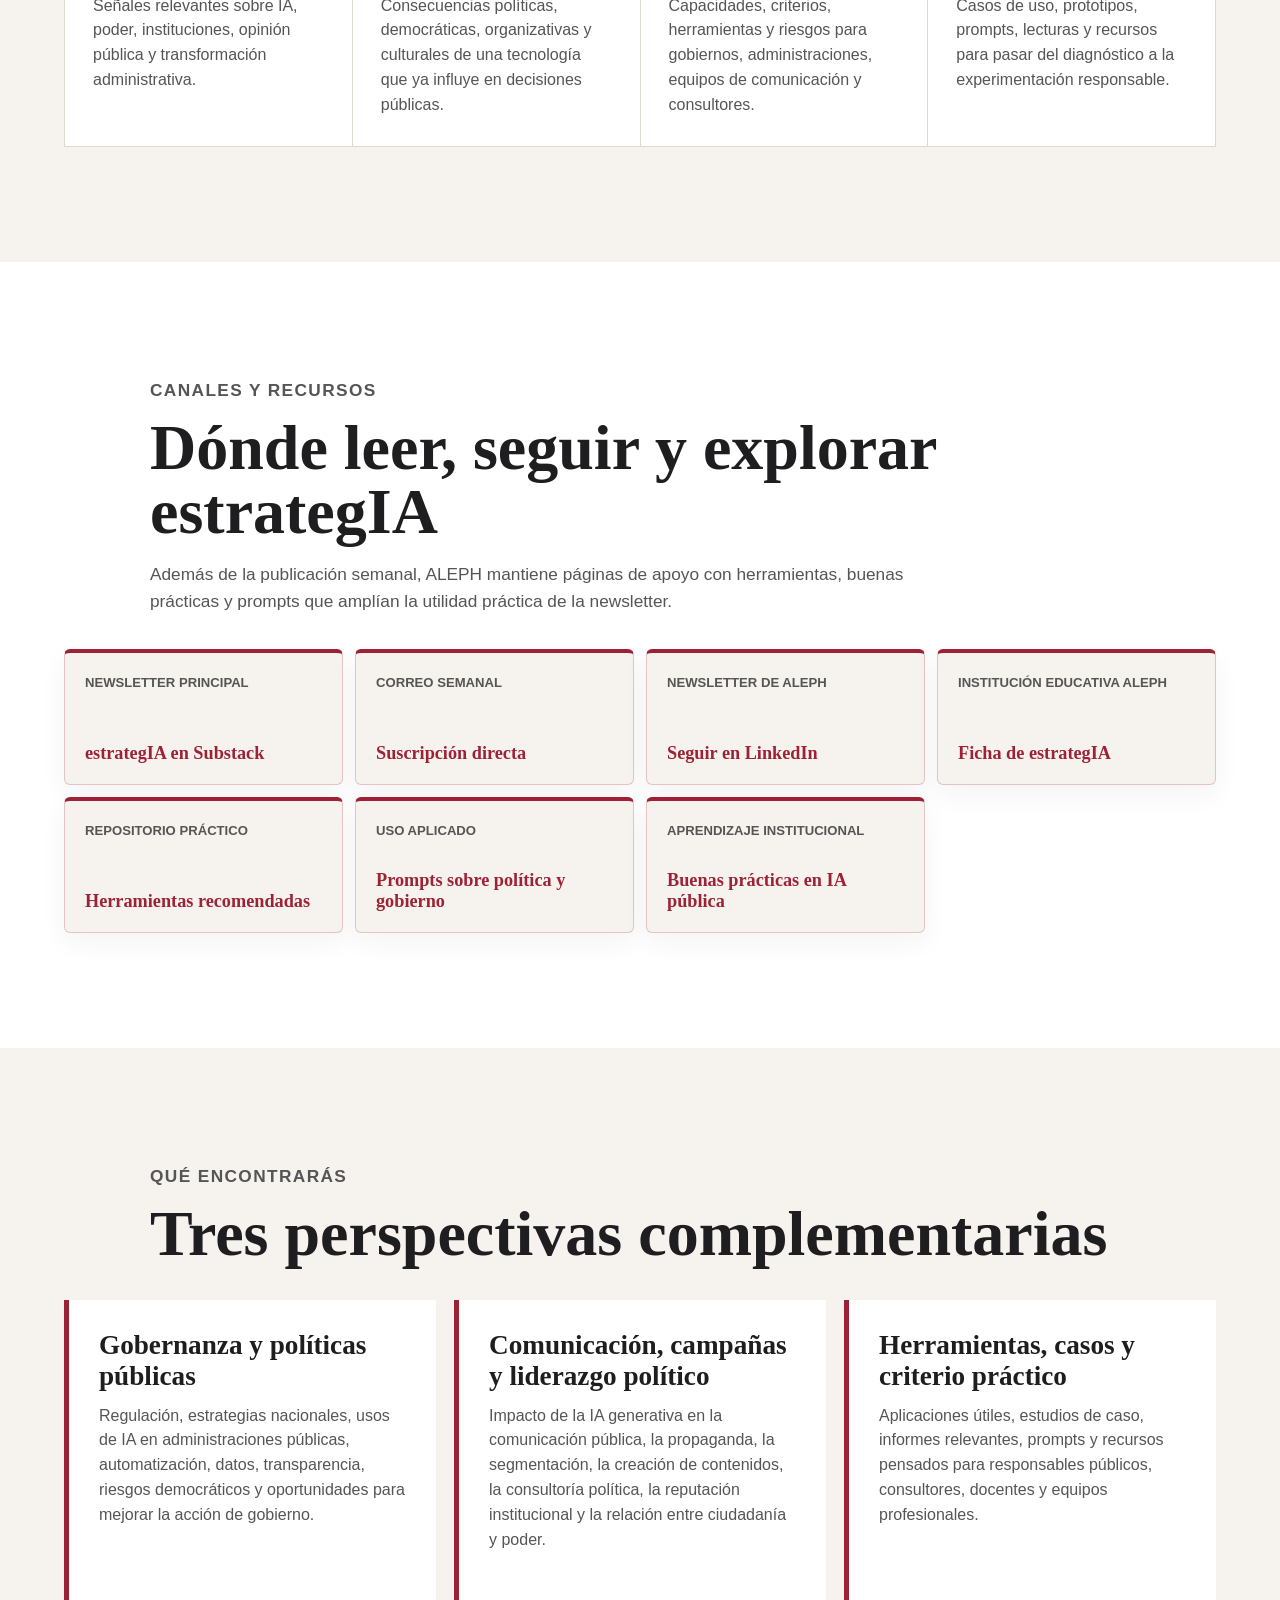
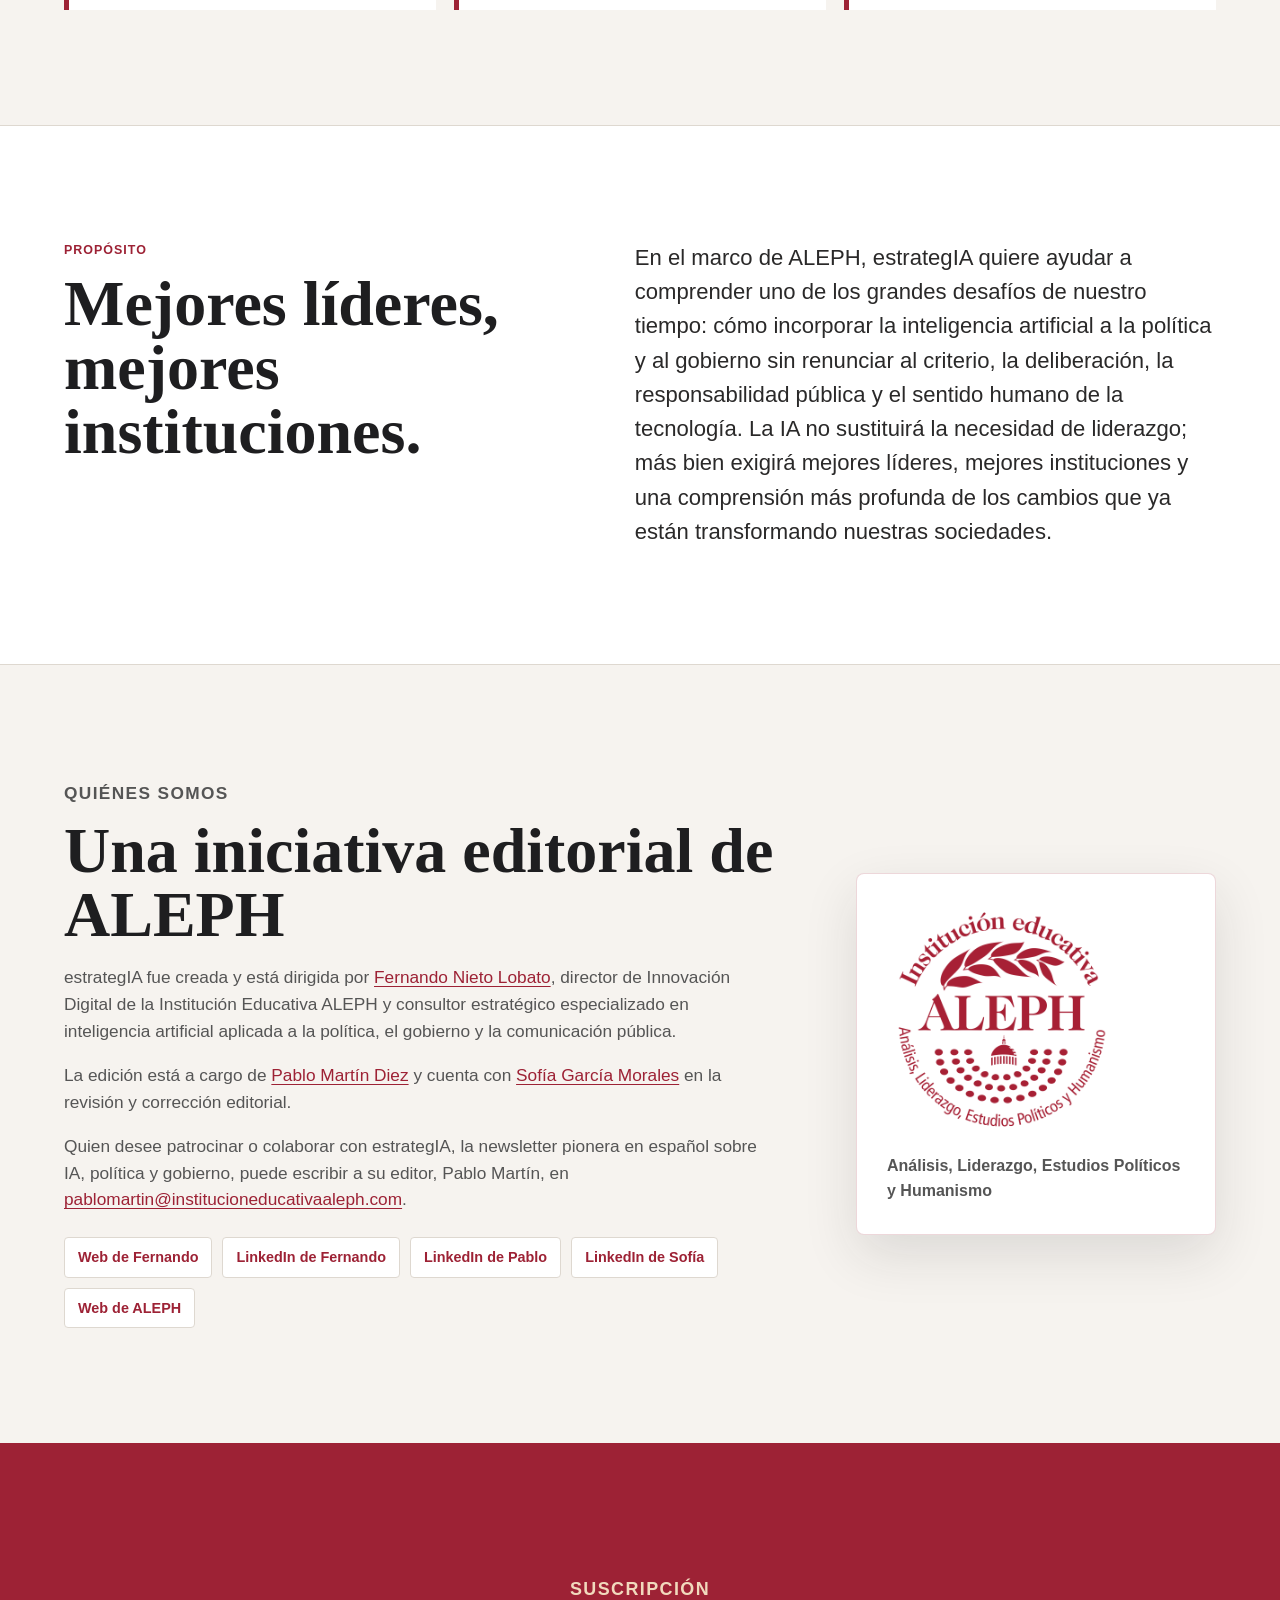
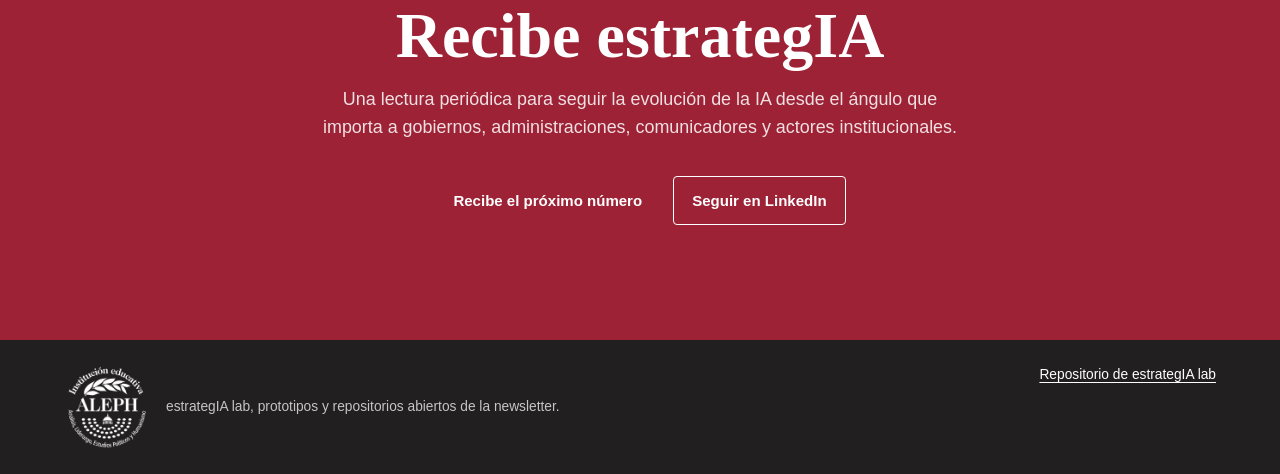
==== commit adcb7d37: "Refine stoic app copy and hero title sizing" ====
--- a/docs/index.html
+++ b/docs/index.html
@@ -4,34 +4,76 @@
     <meta charset="utf-8">
     <meta name="viewport" content="width=device-width, initial-scale=1">
     <title>estrategIA lab | repositorios y prototipos de IA, política y gobierno</title>
+    <link rel="canonical" href="https://elcontemplador.github.io/estrategIA-lab/">
     <meta
       name="description"
       content="estrategIA lab reúne repositorios, prototipos y proyectos prácticos vinculados a la newsletter estrategIA."
     >
-    <meta property="og:title" content="estrategIA">
+    <meta name="author" content="Fernando Nieto Lobato">
+    <meta name="theme-color" content="#9d2235">
+    <meta property="og:title" content="estrategIA lab">
     <meta
       property="og:description"
       content="Repositorios, prototipos y proyectos prácticos de estrategIA, la newsletter pionera en español sobre inteligencia artificial, política y gobierno."
     >
     <meta property="og:type" content="website">
-    <meta property="og:image" content="assets/estrategia-hero.png">
+    <meta property="og:url" content="https://elcontemplador.github.io/estrategIA-lab/">
+    <meta property="og:image" content="https://elcontemplador.github.io/estrategIA-lab/assets/estrategia-hero.png">
+    <meta property="og:locale" content="es_ES">
+    <meta property="og:site_name" content="estrategIA lab">
+    <meta name="twitter:card" content="summary_large_image">
+    <meta name="twitter:title" content="estrategIA lab">
+    <meta
+      name="twitter:description"
+      content="Repositorios, prototipos y proyectos prácticos de estrategIA."
+    >
+    <meta name="twitter:image" content="https://elcontemplador.github.io/estrategIA-lab/assets/estrategia-hero.png">
+    <link rel="icon" href="favicon.ico" sizes="any">
+    <link rel="icon" type="image/png" sizes="32x32" href="assets/favicon-32.png">
+    <link rel="icon" type="image/png" sizes="16x16" href="assets/favicon-16.png">
+    <link rel="apple-touch-icon" href="assets/apple-touch-icon.png">
+    <link rel="manifest" href="site.webmanifest">
     <link rel="stylesheet" href="styles.css">
+    <script type="application/ld+json">
+      {
+        "@context": "https://schema.org",
+        "@type": "WebSite",
+        "name": "estrategIA lab",
+        "url": "https://elcontemplador.github.io/estrategIA-lab/",
+        "inLanguage": "es",
+        "description": "Repositorios, prototipos y proyectos prácticos vinculados a la newsletter estrategIA.",
+        "publisher": {
+          "@type": "Organization",
+          "name": "Institución Educativa ALEPH",
+          "url": "https://institucioneducativaaleph.com/"
+        },
+        "creator": {
+          "@type": "Person",
+          "name": "Fernando Nieto Lobato",
+          "url": "https://www.fernandonieto.es/"
+        }
+      }
+    </script>
   </head>
   <body>
     <header class="site-header" aria-label="Cabecera principal">
       <a class="brand" href="#inicio" aria-label="Inicio de estrategIA">
-        <img src="assets/estrategia-substack-header.png" alt="estrategIA">
+        <picture>
+          <source srcset="assets/estrategia-substack-header.webp" type="image/webp">
+          <img src="assets/estrategia-substack-header.png" alt="estrategIA" width="756" height="502">
+        </picture>
       </a>
       <nav class="site-nav" aria-label="Navegación principal">
         <a href="#proyectos">Proyectos</a>
         <a href="#enfoque">Enfoque</a>
         <a href="#recursos">Recursos</a>
         <a href="#equipo">Equipo</a>
+        <a href="#suscripcion">Suscripción</a>
       </nav>
       <a class="nav-cta" href="https://estrategiabyaleph.substack.com/subscribe">Suscribirse</a>
     </header>
 
-    <main id="inicio">
+    <main id="inicio" role="main">
       <section class="hero" aria-labelledby="hero-title">
         <div class="hero-copy">
           <p class="eyebrow">Newsletter pionera en español sobre IA, política y gobierno</p>
@@ -46,6 +88,9 @@
             </a>
             <a class="button secondary" href="https://www.linkedin.com/newsletters/estrategia-7201868200244834304/">
               Seguir en LinkedIn
+            </a>
+            <a class="button tertiary" href="https://estrategiabyaleph.substack.com/">
+              Leer la newsletter
             </a>
           </div>
         </div>
@@ -77,10 +122,6 @@
             </p>
           </div>
         </div>
-      </section>
-
-      <section class="brand-strip" aria-label="Identidad visual de estrategIA">
-        <img src="assets/estrategia-substack-header.png" alt="estrategIA">
       </section>
 
       <section id="proyectos" class="section projects" aria-labelledby="projects-title">
@@ -97,25 +138,31 @@
             presentaron en
             <a href="https://open.substack.com/pub/estrategiabyaleph/p/estrategia-128-adios-al-chatbot-la?r=gp8ei&utm_campaign=post-expanded-share&utm_medium=web">estrategIA #128</a>.
           </p>
+          <p class="lab-note">
+            Este espacio irá creciendo a medida que la newsletter publique
+            nuevos experimentos, herramientas y casos de uso abiertos.
+          </p>
         </div>
 
         <div class="project-list">
           <article class="project-card">
             <div>
-              <p class="project-type">Aplicación cívica y filosófica</p>
+              <p class="project-type">Vibe coding y publicación móvil</p>
               <h3>App estoica</h3>
               <p>
-                Un proyecto propio que explora cómo la IA puede acompañar una
-                práctica cotidiana del estoicismo, con una mirada serena sobre
-                tecnología, vida pública y cultivo personal.
+                Un ejemplo de cómo, ya a principios de 2026, era posible crear
+                una aplicación plenamente funcional y publicarla en Google Play
+                usando solo vibe coding. En este caso, el desarrollo se realizó
+                con Antigravity y el contexto se explica en estrategIA #128.
               </p>
+              <div class="project-meta" aria-label="Datos del proyecto">
+                <span>Estado: publicada en Google Play</span>
+                <span>Ámbito: vibe coding, Antigravity y app móvil</span>
+              </div>
             </div>
             <div class="project-actions">
               <a class="text-link" href="https://github.com/elcontemplador/estoicismo_diario">
                 Ver repositorio
-              </a>
-              <a class="text-link subtle" href="https://open.substack.com/pub/estrategiabyaleph/p/estrategia-128-adios-al-chatbot-la?r=gp8ei&utm_campaign=post-expanded-share&utm_medium=web">
-                Número relacionado
               </a>
             </div>
           </article>
@@ -129,13 +176,14 @@
                 identificar marcos argumentales y convertir el trabajo textual
                 en una herramienta útil para la comunicación institucional.
               </p>
+              <div class="project-meta" aria-label="Datos del proyecto">
+                <span>Estado: prototipo público</span>
+                <span>Ámbito: Codex, análisis político y discurso</span>
+              </div>
             </div>
             <div class="project-actions">
               <a class="text-link" href="https://github.com/elcontemplador/analizador-discurso-politico">
                 Ver repositorio
-              </a>
-              <a class="text-link subtle" href="https://open.substack.com/pub/estrategiabyaleph/p/estrategia-128-adios-al-chatbot-la?r=gp8ei&utm_campaign=post-expanded-share&utm_medium=web">
-                Número relacionado
               </a>
             </div>
           </article>
@@ -158,7 +206,7 @@
         <div class="feature-grid">
           <article>
             <span class="feature-number">01</span>
-            <h3>Qué está cambiando</h3>
+            <h3>Qué cambia</h3>
             <p>
               Señales relevantes sobre IA, poder, instituciones, opinión
               pública y transformación administrativa.
@@ -174,7 +222,7 @@
           </article>
           <article>
             <span class="feature-number">03</span>
-            <h3>Cómo afecta a las organizaciones</h3>
+            <h3>Cómo afecta</h3>
             <p>
               Capacidades, criterios, herramientas y riesgos para gobiernos,
               administraciones, equipos de comunicación y consultores.
@@ -182,7 +230,7 @@
           </article>
           <article>
             <span class="feature-number">04</span>
-            <h3>Qué se puede hacer ya</h3>
+            <h3>Qué hacer ya</h3>
             <p>
               Casos de uso, prototipos, prompts, lecturas y recursos para pasar
               del diagnóstico a la experimentación responsable.
@@ -320,7 +368,7 @@
             </div>
           </div>
           <a class="aleph-card" href="https://institucioneducativaaleph.com/">
-            <img src="assets/aleph-logo.png" alt="ALEPH">
+            <img src="assets/aleph-logo.png" alt="ALEPH" width="1264" height="646" loading="lazy">
             <span>Análisis, Liderazgo, Estudios Políticos y Humanismo</span>
           </a>
         </div>
@@ -337,7 +385,7 @@
           </p>
           <div class="hero-actions center" aria-label="Opciones de suscripción">
             <a class="button primary" href="https://estrategiabyaleph.substack.com/subscribe">
-              Suscribirse en Substack
+              Recibe el próximo número
             </a>
             <a class="button secondary" href="https://www.linkedin.com/newsletters/estrategia-7201868200244834304/">
               Seguir en LinkedIn
@@ -347,10 +395,10 @@
       </section>
     </main>
 
-    <footer class="site-footer">
+    <footer class="site-footer" role="contentinfo">
       <div>
-        <img src="assets/aleph-logo-white.png" alt="ALEPH">
-        <p>estrategIA, inteligencia artificial, política y gobierno.</p>
+        <img src="assets/aleph-logo-white.png" alt="ALEPH" width="1264" height="646" loading="lazy">
+        <p>estrategIA lab, prototipos y repositorios abiertos de la newsletter.</p>
       </div>
       <p>
         <a href="https://github.com/elcontemplador/estrategIA-lab">Repositorio de estrategIA lab</a>
--- a/docs/styles.css
+++ b/docs/styles.css
@@ -2,7 +2,7 @@
   --paper: #f6f3ef;
   --paper-soft: #ffffff;
   --ink: #1e1e20;
-  --muted: #666666;
+  --muted: #555555;
   --line: #ded8d0;
   --burgundy: #9d2235;
   --burgundy-dark: #681624;
@@ -104,12 +104,15 @@
   padding: clamp(52px, 9vw, 108px) clamp(20px, 5vw, 72px);
   background:
     linear-gradient(90deg, rgba(30, 30, 32, 0.86) 0%, rgba(30, 30, 32, 0.66) 44%, rgba(30, 30, 32, 0.28) 78%),
-    url("assets/estrategia-hero.png") center right / cover no-repeat;
+    image-set(
+      url("assets/estrategia-hero.webp") type("image/webp"),
+      url("assets/estrategia-hero.png") type("image/png")
+    ) center right / cover no-repeat;
   color: #fff;
 }
 
 .hero-copy {
-  width: min(760px, 100%);
+  width: min(960px, 100%);
 }
 
 .eyebrow,
@@ -143,9 +146,12 @@
 
 h1 {
   margin: 0;
-  font-size: clamp(4.4rem, 14vw, 10.5rem);
+  max-width: 100%;
+  font-size: clamp(4.4rem, 11vw, 10.2rem);
   line-height: 0.86;
   font-weight: 700;
+  overflow-wrap: normal;
+  white-space: nowrap;
 }
 
 h2 {
@@ -210,6 +216,10 @@
   color: #fff;
 }
 
+.button.tertiary {
+  color: #fff;
+}
+
 .subscribe .button.secondary {
   color: #fff;
 }
@@ -231,21 +241,6 @@
   border-block: 1px solid var(--line);
 }
 
-.brand-strip {
-  padding: clamp(34px, 6vw, 68px) clamp(20px, 5vw, 72px);
-  background: var(--black-red);
-}
-
-.brand-strip img {
-  display: block;
-  width: min(620px, 100%);
-  height: auto;
-  margin: 0 auto;
-  border: 1px solid rgba(255, 255, 255, 0.08);
-  border-radius: 6px;
-  box-shadow: 0 24px 60px rgba(0, 0, 0, 0.34);
-}
-
 .content-grid {
   display: grid;
   grid-template-columns: minmax(0, 0.85fr) minmax(280px, 1fr);
@@ -276,6 +271,14 @@
   max-width: 780px;
   color: var(--muted);
   font-size: 1.08rem;
+}
+
+.lab-note {
+  margin-top: 16px;
+  padding-left: 16px;
+  border-left: 4px solid var(--burgundy);
+  color: var(--graphite);
+  font-weight: 700;
 }
 
 .feature-grid {
@@ -391,6 +394,26 @@
   color: var(--burgundy);
 }
 
+.project-meta {
+  display: flex;
+  flex-wrap: wrap;
+  gap: 8px;
+  margin-top: 18px;
+}
+
+.project-meta span {
+  display: inline-flex;
+  min-height: 28px;
+  align-items: center;
+  padding: 5px 9px;
+  border: 1px solid rgba(157, 34, 53, 0.22);
+  border-radius: 4px;
+  background: var(--paper);
+  color: var(--graphite);
+  font-size: 0.8rem;
+  font-weight: 800;
+}
+
 .project-actions {
   display: grid;
   gap: 10px;
@@ -531,6 +554,33 @@
   color: #fff;
 }
 
+.error-page {
+  min-height: 100svh;
+  display: grid;
+  place-items: center;
+  padding: 24px;
+  background: var(--paper);
+}
+
+.error-shell {
+  width: min(720px, 100%);
+  padding: clamp(34px, 7vw, 72px);
+  border-top: 6px solid var(--burgundy);
+  background: #fff;
+  box-shadow: var(--shadow);
+}
+
+.error-shell h1 {
+  margin: 0 0 18px;
+  font-size: clamp(2.5rem, 7vw, 5rem);
+}
+
+.error-shell p:not(.section-kicker) {
+  margin: 0 0 26px;
+  color: var(--muted);
+  font-size: 1.12rem;
+}
+
 @media (max-width: 1020px) {
   .site-header {
     grid-template-columns: 1fr auto;
@@ -554,7 +604,10 @@
     min-height: 680px;
     background:
       linear-gradient(180deg, rgba(30, 30, 32, 0.88) 0%, rgba(30, 30, 32, 0.64) 54%, rgba(30, 30, 32, 0.42) 100%),
-      url("assets/estrategia-hero.png") center / cover no-repeat;
+      image-set(
+        url("assets/estrategia-hero.webp") type("image/webp"),
+        url("assets/estrategia-hero.png") type("image/png")
+      ) center / cover no-repeat;
   }
 
   .content-grid,
@@ -595,7 +648,7 @@
   }
 
   h1 {
-    font-size: clamp(3.5rem, 24vw, 5.6rem);
+    font-size: clamp(3.15rem, 18vw, 5.6rem);
   }
 
   .hero {
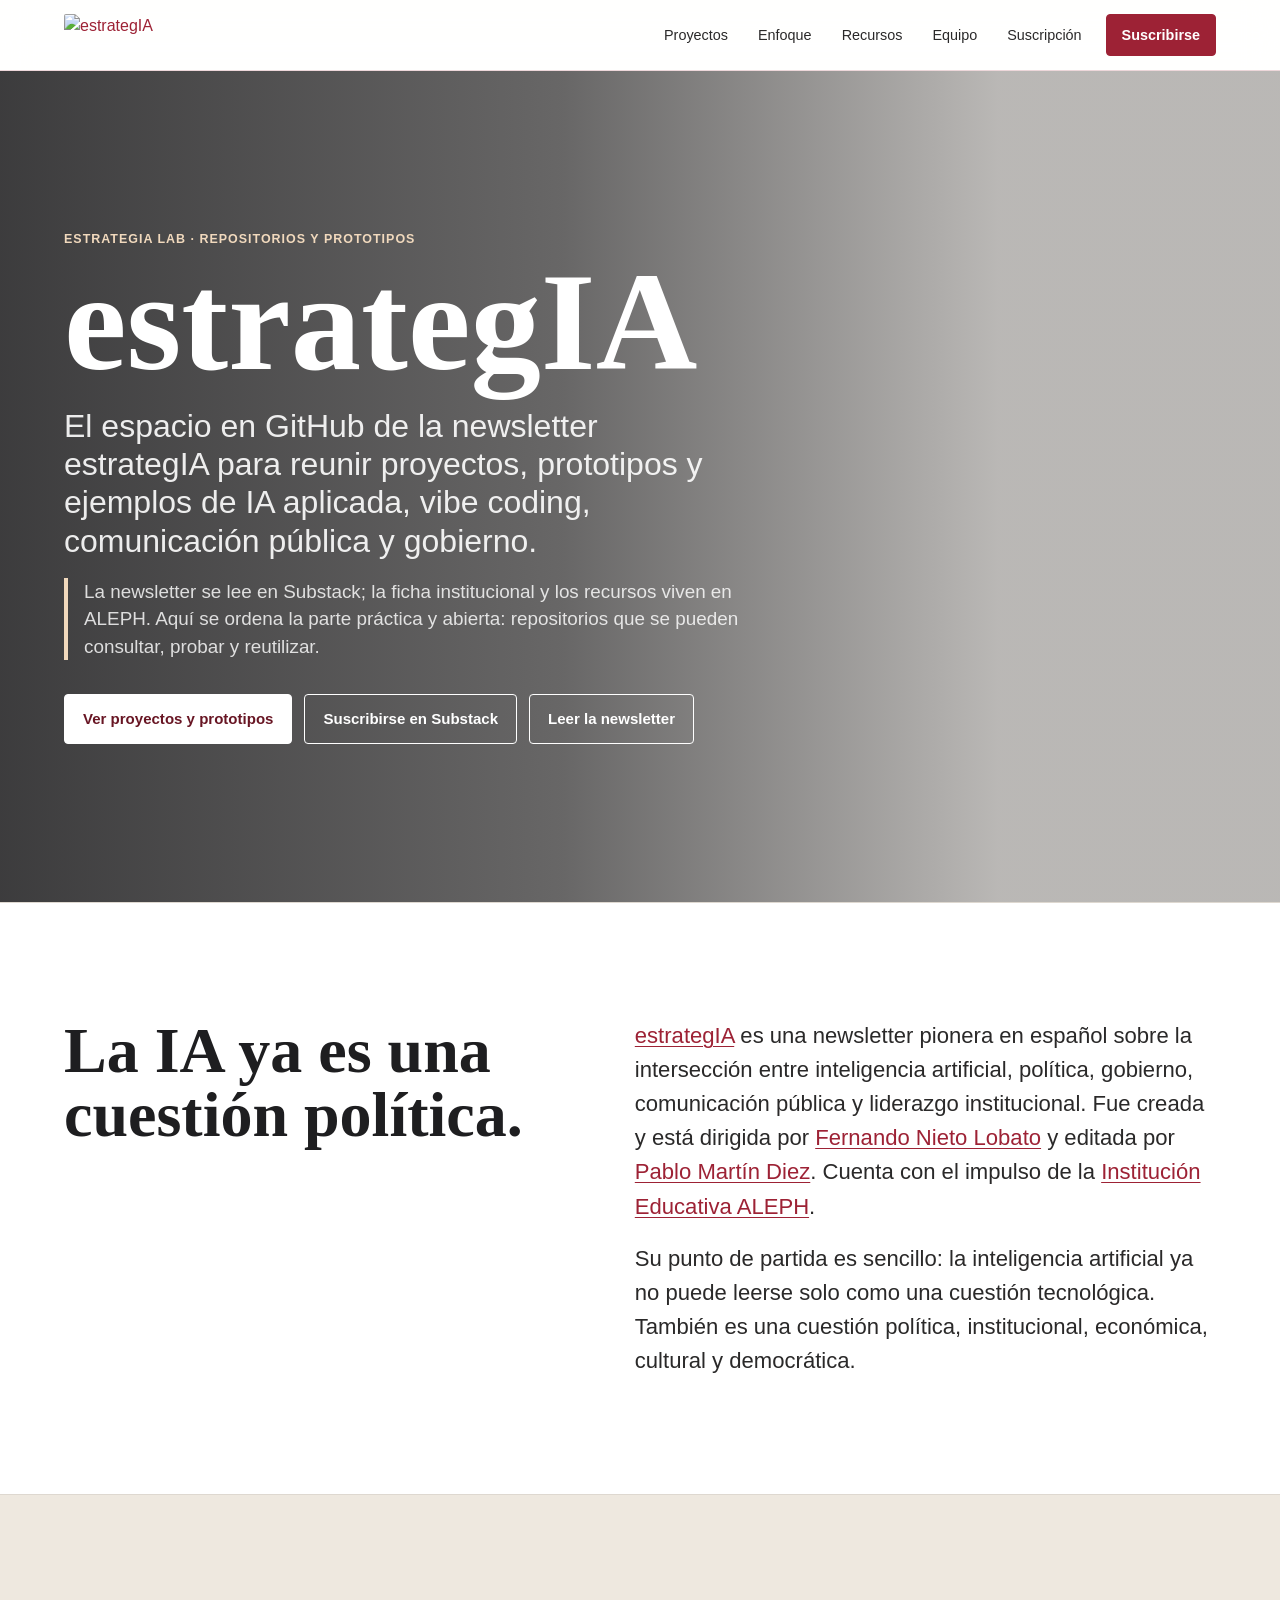
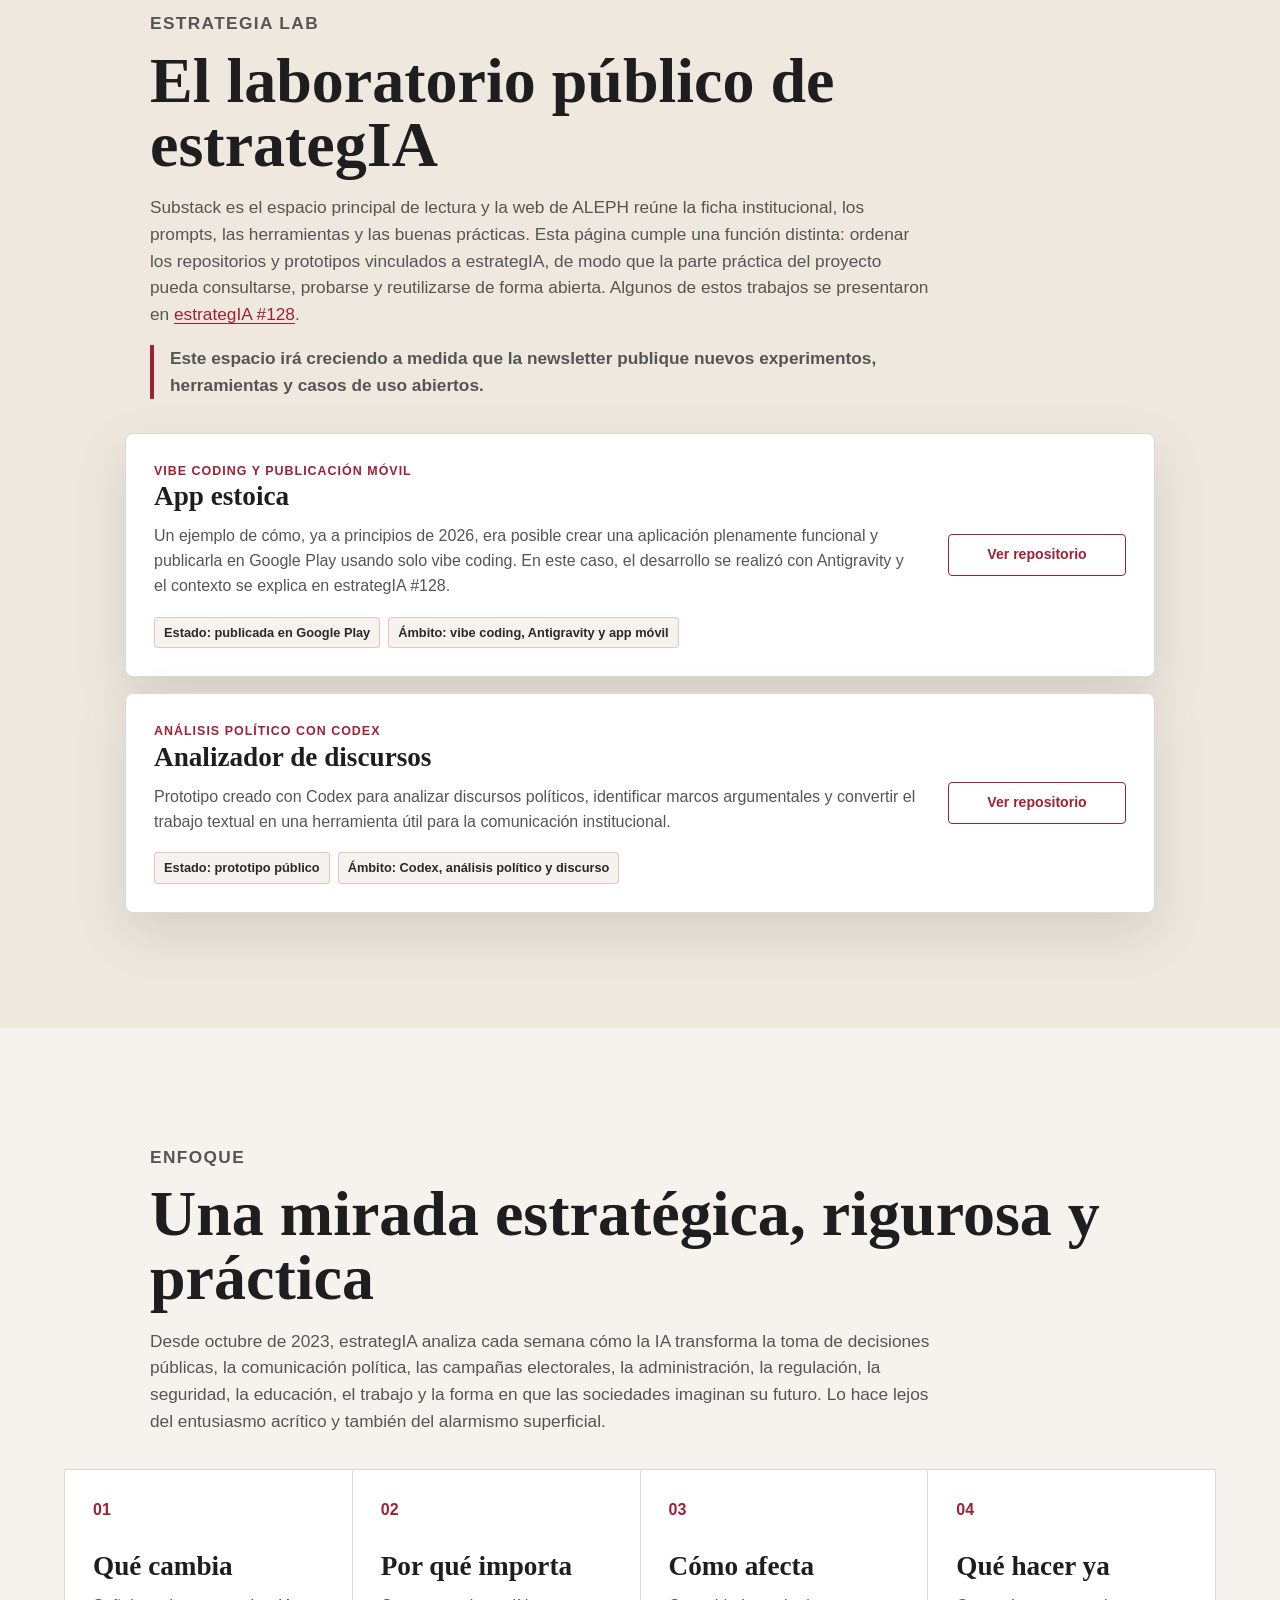
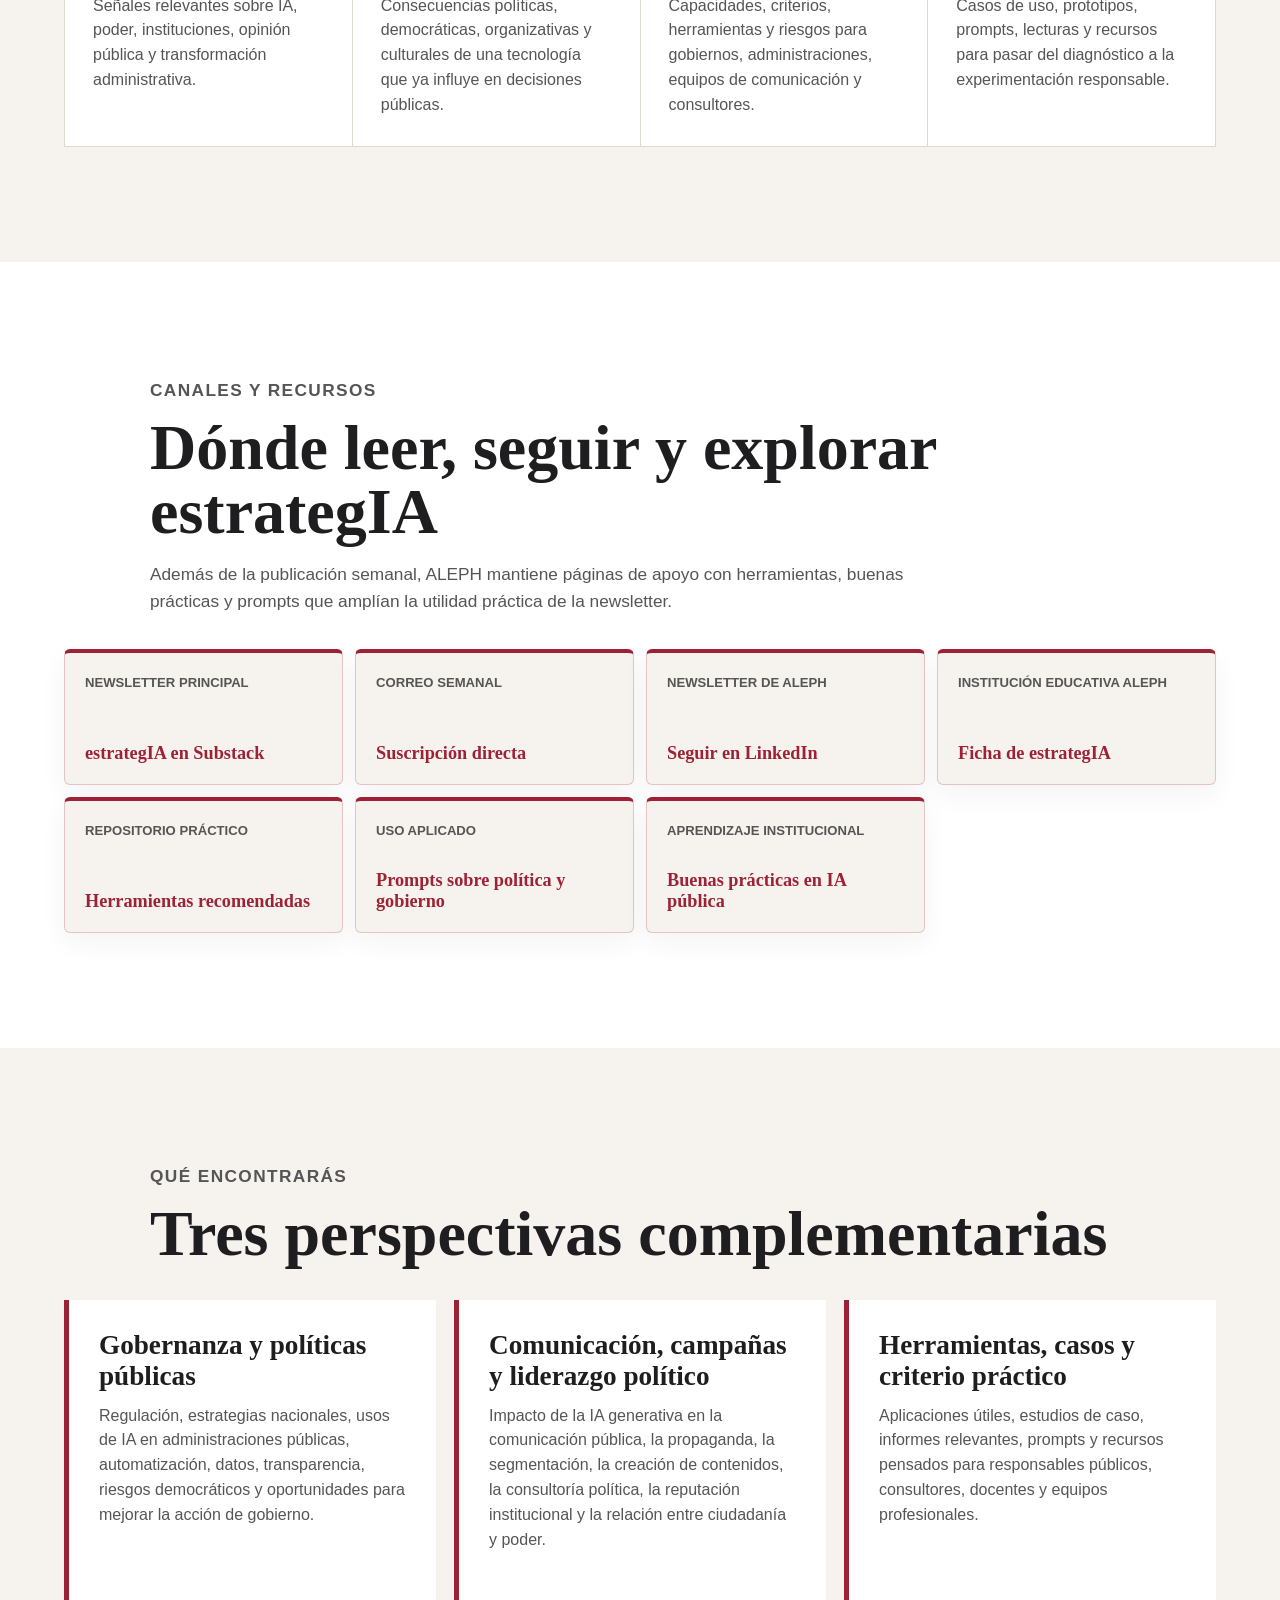
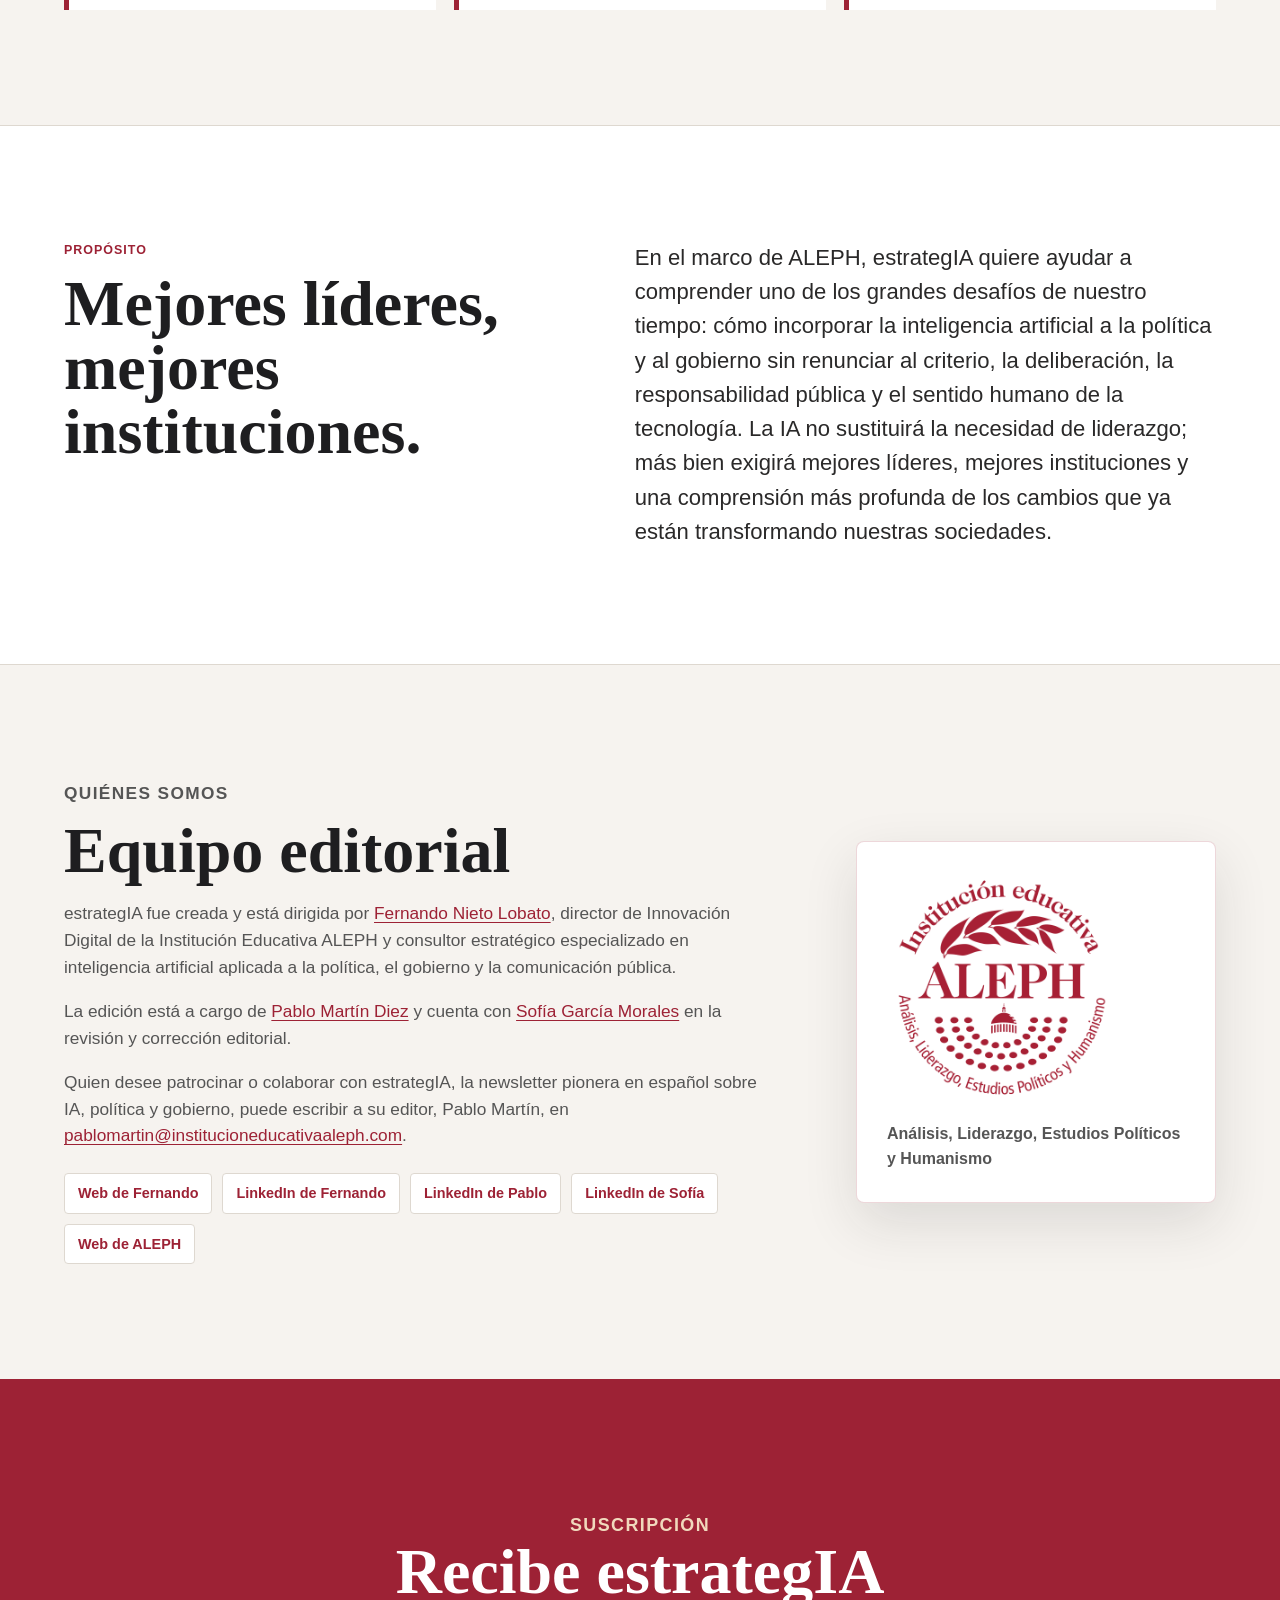
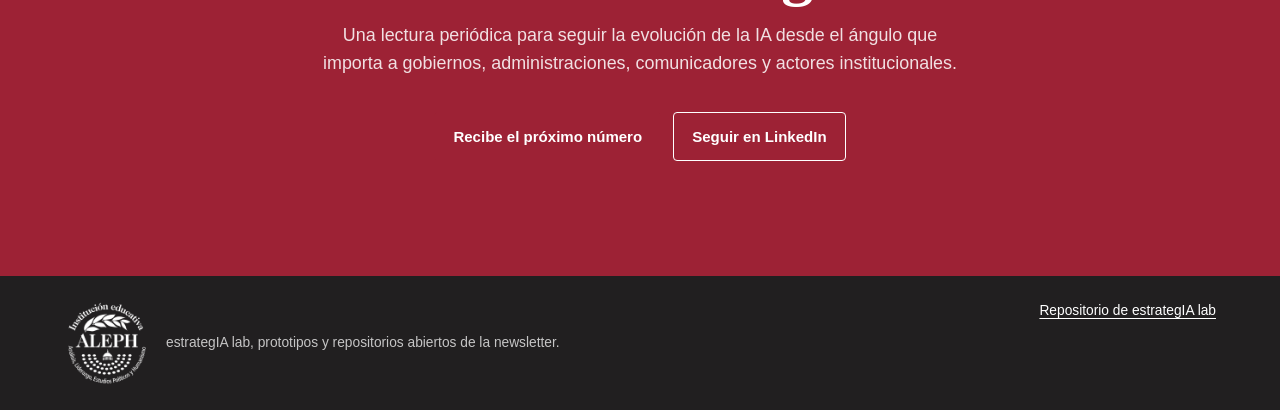
==== commit 120d889d: "Clarify lab purpose in hero" ====
--- a/docs/index.html
+++ b/docs/index.html
@@ -76,18 +76,24 @@
     <main id="inicio" role="main">
       <section class="hero" aria-labelledby="hero-title">
         <div class="hero-copy">
-          <p class="eyebrow">Newsletter pionera en español sobre IA, política y gobierno</p>
+          <p class="eyebrow">estrategIA lab · repositorios y prototipos</p>
           <h1 id="hero-title">estrategIA</h1>
           <p class="hero-lede">
-            Inteligencia artificial para comprender cómo cambian el poder, las
-            instituciones y la acción pública.
+            El espacio en GitHub de la newsletter estrategIA para reunir
+            proyectos, prototipos y ejemplos de IA aplicada, vibe coding,
+            comunicación pública y gobierno.
+          </p>
+          <p class="hero-context">
+            La newsletter se lee en Substack; la ficha institucional y los
+            recursos viven en ALEPH. Aquí se ordena la parte práctica y abierta:
+            repositorios que se pueden consultar, probar y reutilizar.
           </p>
           <div class="hero-actions" aria-label="Acciones principales">
-            <a class="button primary" href="https://estrategiabyaleph.substack.com/subscribe">
+            <a class="button primary" href="#proyectos">
+              Ver proyectos y prototipos
+            </a>
+            <a class="button secondary" href="https://estrategiabyaleph.substack.com/subscribe">
               Suscribirse en Substack
-            </a>
-            <a class="button secondary" href="https://www.linkedin.com/newsletters/estrategia-7201868200244834304/">
-              Seguir en LinkedIn
             </a>
             <a class="button tertiary" href="https://estrategiabyaleph.substack.com/">
               Leer la newsletter
@@ -99,7 +105,6 @@
       <section class="intro band" aria-labelledby="intro-title">
         <div class="content-grid">
           <div>
-            <p class="section-kicker">Impulsada por ALEPH</p>
             <h2 id="intro-title">La IA ya es una cuestión política.</h2>
           </div>
           <div class="rich-copy">
@@ -338,7 +343,7 @@
         <div class="team-layout">
           <div>
             <p class="section-kicker">Quiénes somos</p>
-            <h2 id="team-title">Una iniciativa editorial de ALEPH</h2>
+            <h2 id="team-title">Equipo editorial</h2>
             <p>
               estrategIA fue creada y está dirigida por
               <a href="https://www.fernandonieto.es/">Fernando Nieto Lobato</a>,
--- a/docs/styles.css
+++ b/docs/styles.css
@@ -176,6 +176,16 @@
   line-height: 1.2;
 }
 
+.hero-context {
+  max-width: 690px;
+  margin: 18px 0 0;
+  padding-left: 16px;
+  border-left: 4px solid #f1d9bd;
+  color: rgba(255, 255, 255, 0.82);
+  font-size: clamp(1rem, 1.5vw, 1.18rem);
+  line-height: 1.45;
+}
+
 .hero-actions {
   display: flex;
   flex-wrap: wrap;
